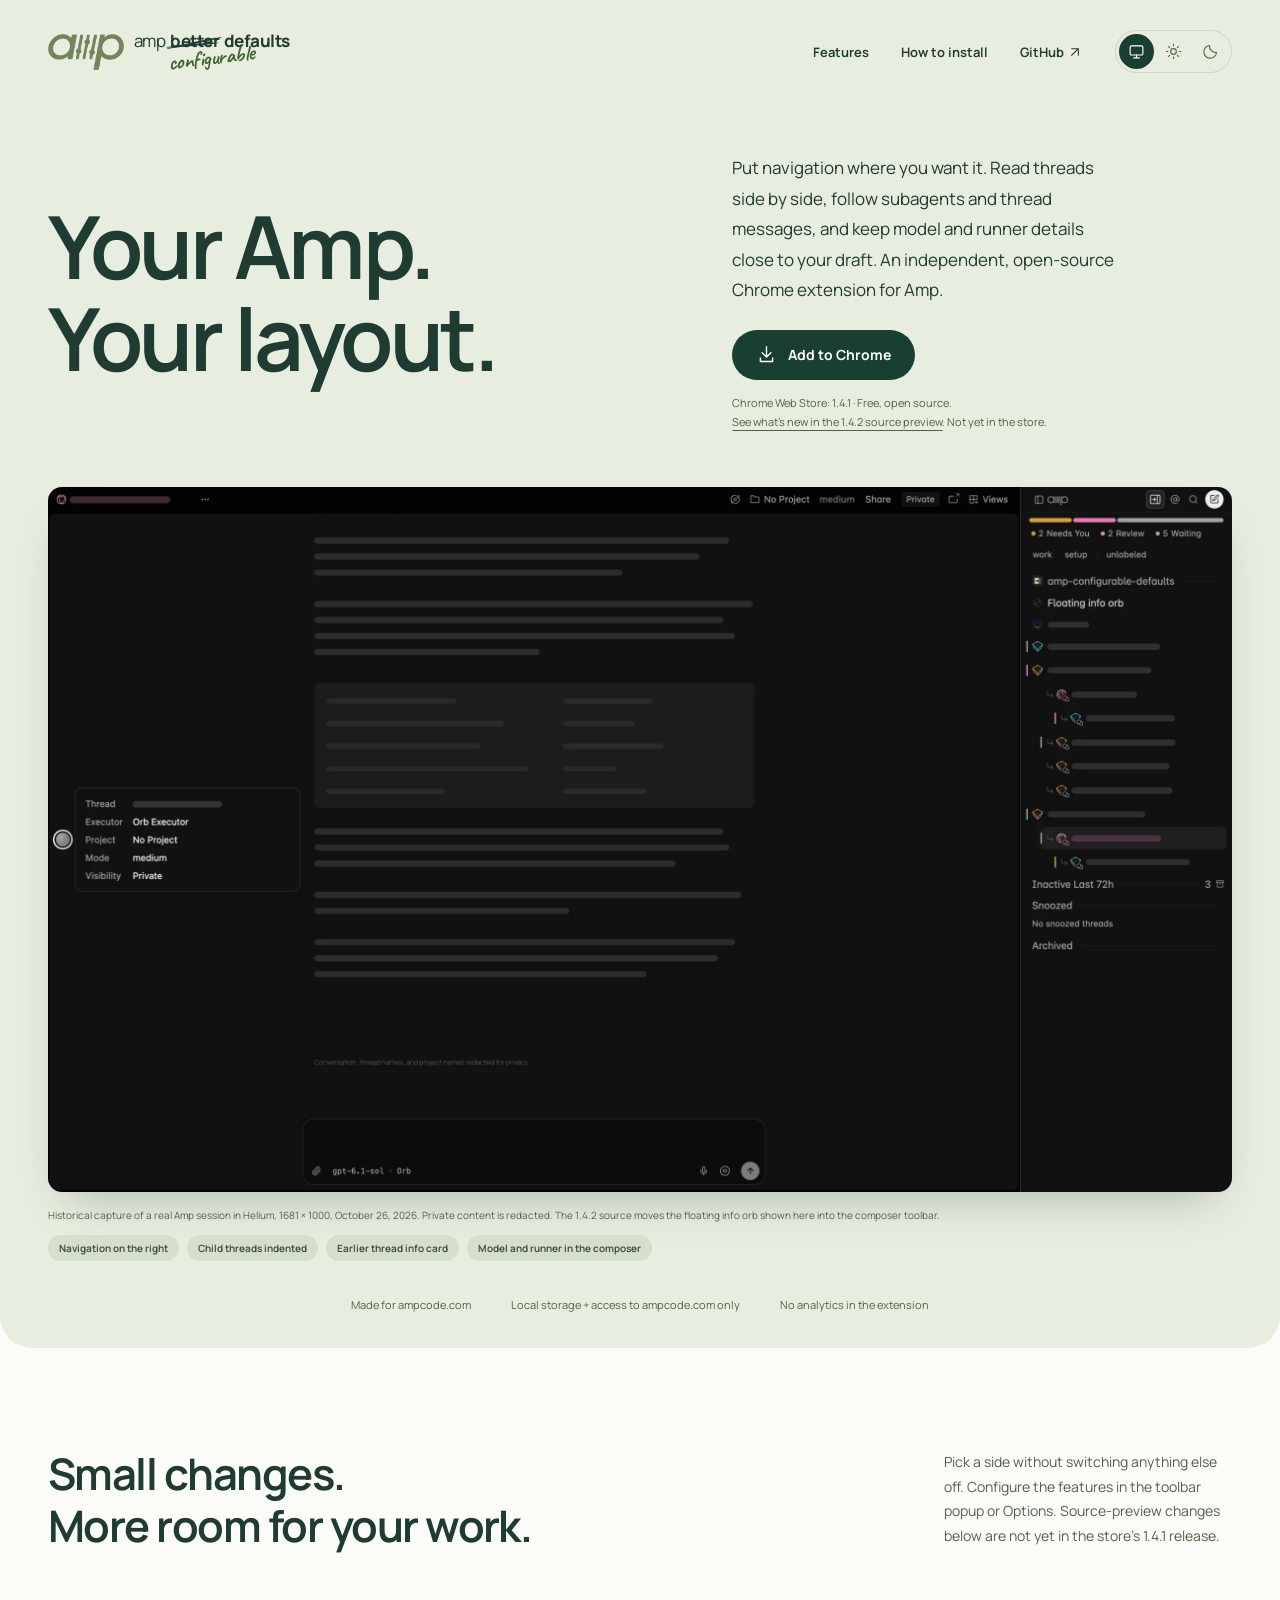
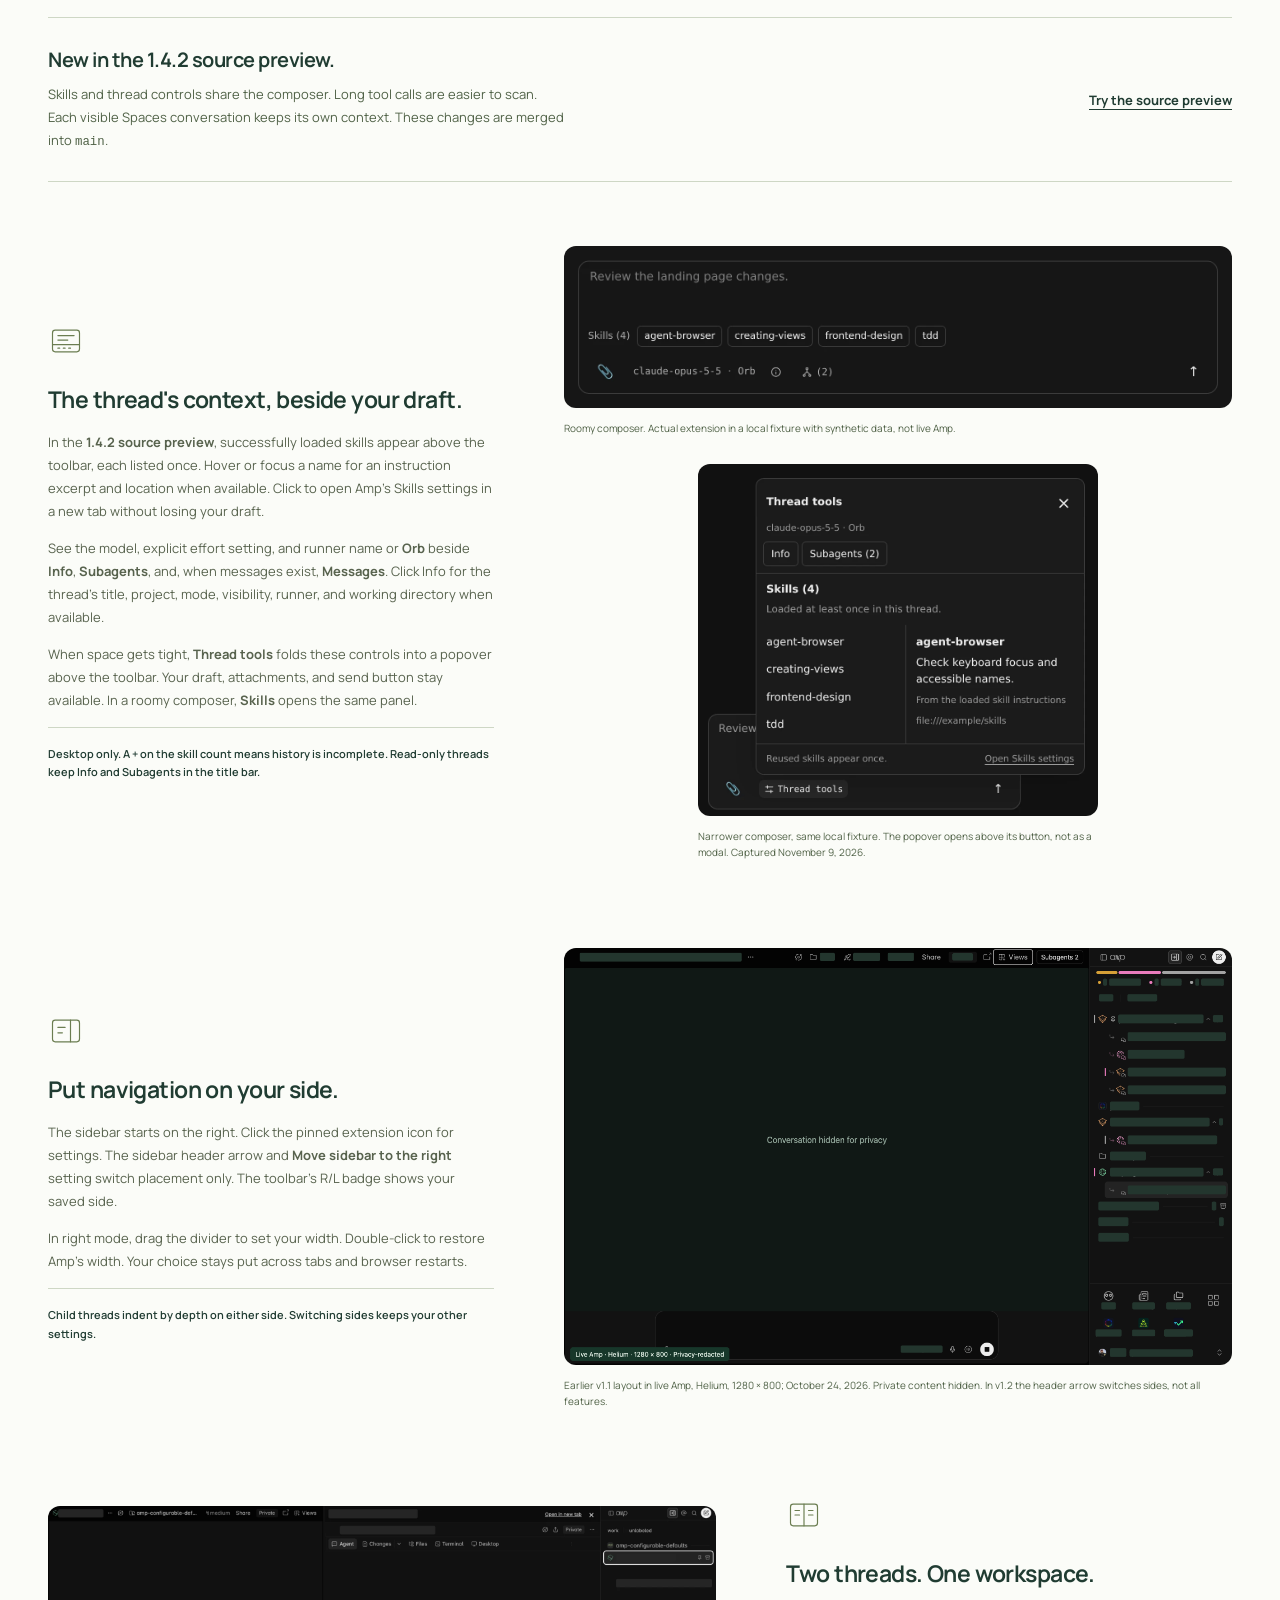
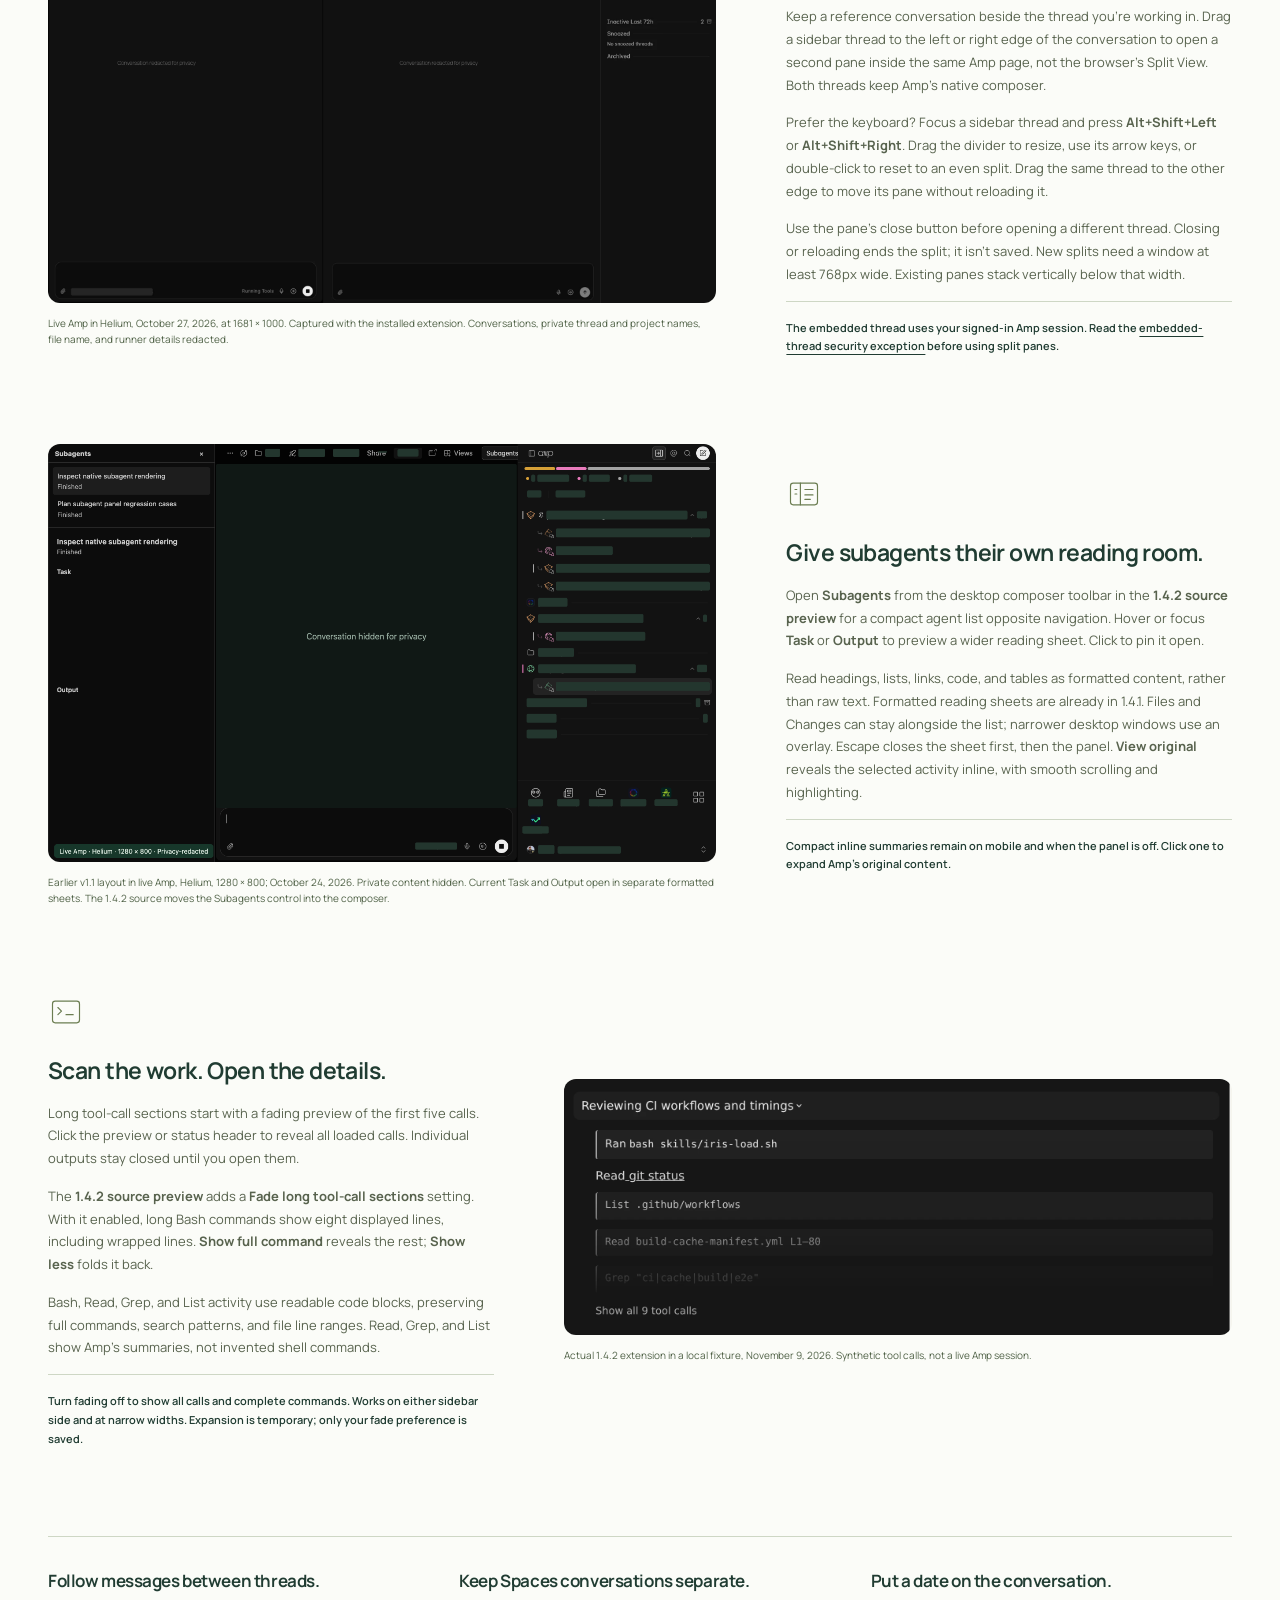
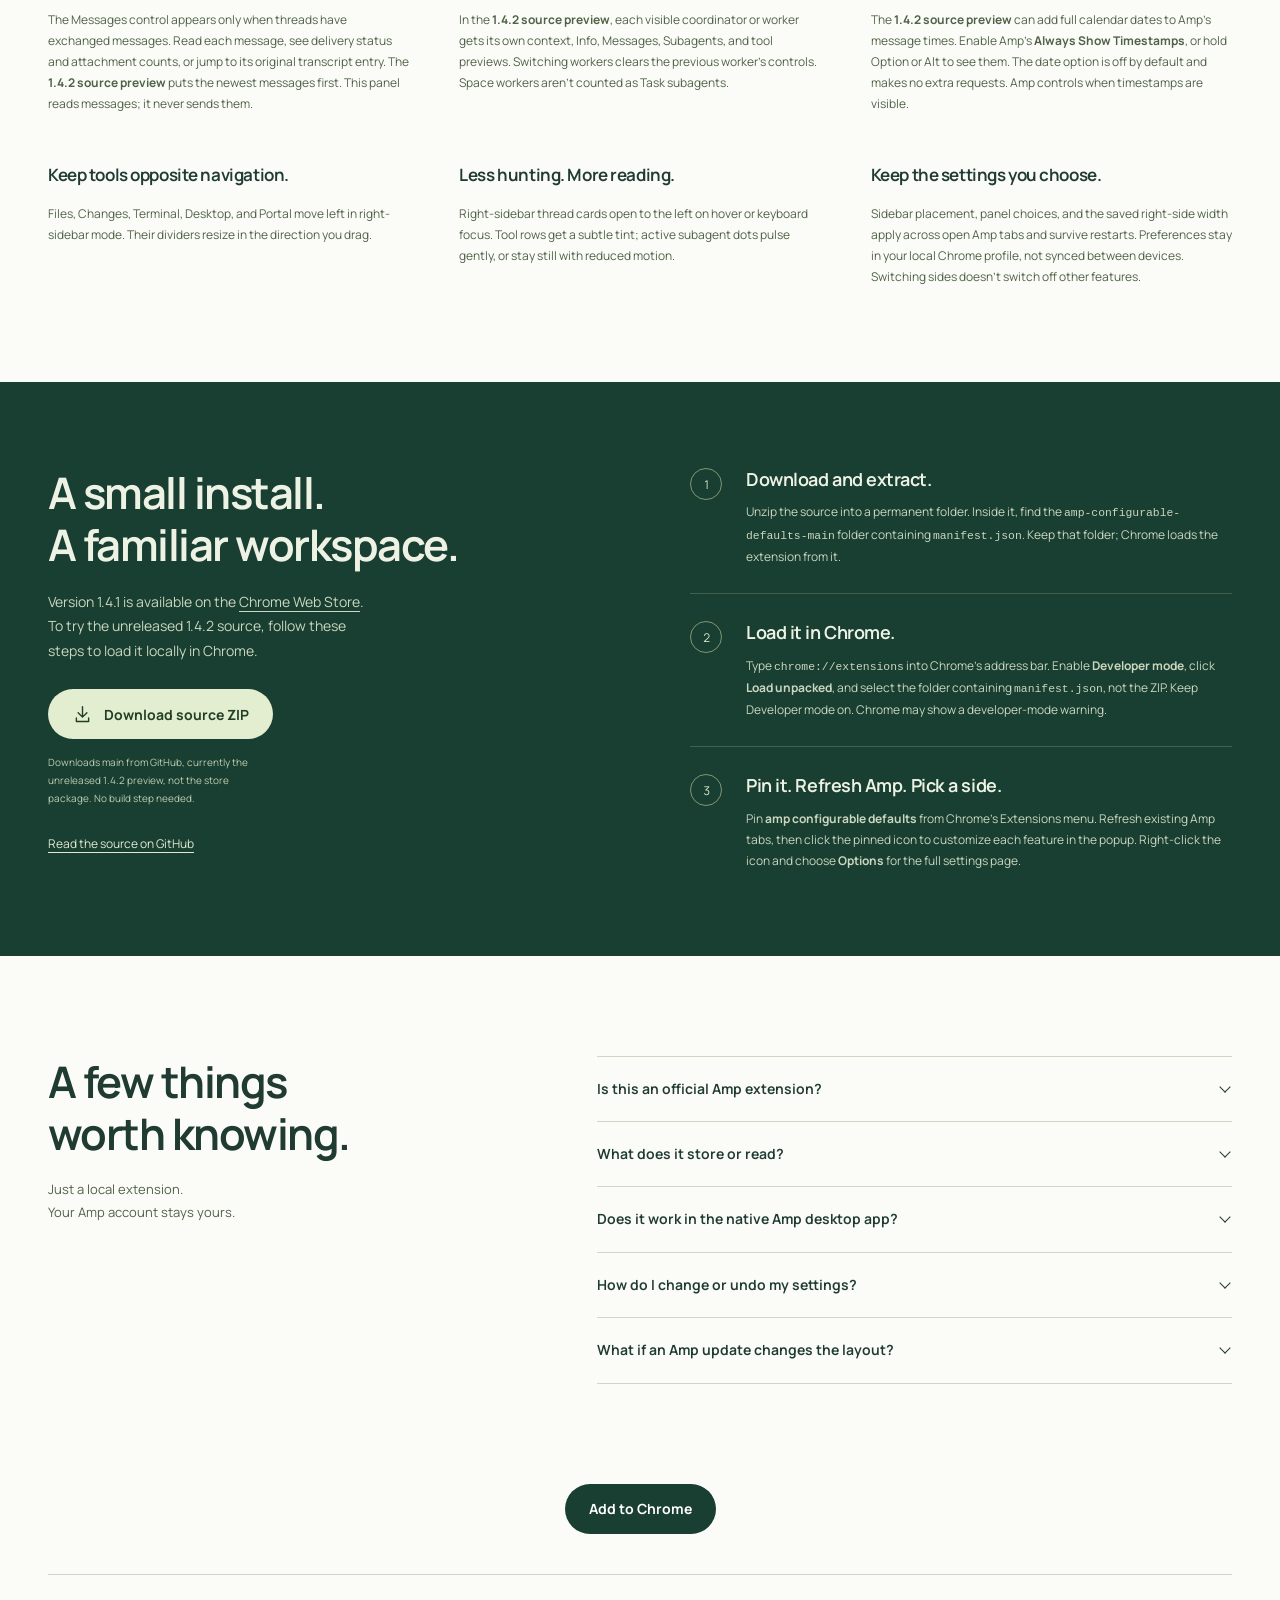
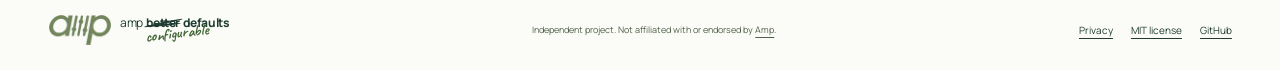
==== docs/index.html @ bf641fc8 "Open Thread tools as a popover above its button The Thread tools panel was an inline accordion insid" ====
<!doctype html>
<html lang="en">
  <head>
    <meta charset="utf-8" />
    <meta name="viewport" content="width=device-width, initial-scale=1" />
    <meta name="color-scheme" content="light dark" />
    <meta
      name="theme-color"
      content="#e7eddf"
      media="(prefers-color-scheme: light)"
    />
    <meta
      name="theme-color"
      content="#1b2a22"
      media="(prefers-color-scheme: dark)"
    />
    <script>
      try {
        const theme = localStorage.getItem("landing-theme");
        if (theme === "light" || theme === "dark") {
          document.documentElement.dataset.theme = theme;
          document
            .querySelectorAll('meta[name="theme-color"]')
            .forEach((meta) => {
              meta.content = theme === "dark" ? "#1b2a22" : "#e7eddf";
            });
        }
      } catch {
        // Storage can be unavailable; the system theme still works.
      }
    </script>
    <meta
      name="description"
      content="Make Amp's desktop web layout your own. Read two threads in split panes, move navigation to the right, give subagents a reading panel, and see each thread's model and runner. An independent, open-source Chrome extension."
    />
    <meta
      property="og:title"
      content="amp configurable defaults | Your Amp. Your layout."
    />
    <meta
      property="og:description"
      content="A small, open-source Chrome extension for a more personal Amp workspace. Available on the Chrome Web Store."
    />
    <meta property="og:type" content="website" />
    <meta name="twitter:card" content="summary" />
    <title>amp configurable defaults | Your Amp. Your layout.</title>
    <link rel="icon" href="assets/icon.png" type="image/png" />
    <link
      rel="preload"
      href="assets/manrope.ttf"
      as="font"
      type="font/ttf"
      crossorigin
    />
    <link rel="stylesheet" href="landing.css" />
    <script src="landing.js" defer></script>
  </head>
  <body>
    <a class="skip" href="#main">Skip to content</a>
    <div class="header-band">
      <header class="site-header wrap">
        <a class="brand" href="#" aria-label="amp configurable defaults home"
          ><img src="assets/logo.png" width="76" height="36" alt="" /><span
            class="brand-title"
            aria-hidden="true"
            >amp
            <span class="brand-edit"
              ><s>better</s
              ><span class="brand-correction">configurable</span></span
            >
            <strong>defaults</strong></span
          ></a
        >
        <nav aria-label="Main navigation">
          <a href="#features">Features</a>
          <a href="#install">How to install</a>
          <a
            class="nav-source"
            href="https://github.com/Tyru5/amp-configurable-defaults"
            >GitHub
            <svg viewBox="0 0 24 24" aria-hidden="true">
              <path d="M7 17 17 7M7 7h10v10" /></svg
          ></a>
          <fieldset class="theme-control" aria-label="Theme" hidden>
            <label>
              <input
                type="radio"
                name="theme"
                value="system"
                aria-label="System theme"
                checked
              />
              <svg viewBox="0 0 24 24" aria-hidden="true">
                <rect x="3" y="4" width="18" height="13" rx="2" />
                <path d="M8 21h8m-4-4v4" />
              </svg>
            </label>
            <label>
              <input
                type="radio"
                name="theme"
                value="light"
                aria-label="Light theme"
              />
              <svg viewBox="0 0 24 24" aria-hidden="true">
                <circle cx="12" cy="12" r="4" />
                <path
                  d="M12 2v2m0 16v2M2 12h2m16 0h2M5 5l1.5 1.5m11 11L19 19M5 19l1.5-1.5m11-11L19 5"
                />
              </svg>
            </label>
            <label>
              <input
                type="radio"
                name="theme"
                value="dark"
                aria-label="Dark theme"
              />
              <svg viewBox="0 0 24 24" aria-hidden="true">
                <path d="M20.5 13.4A9 9 0 0 1 10.6 3.5a9 9 0 1 0 9.9 9.9Z" />
              </svg>
            </label>
          </fieldset>
        </nav>
      </header>
    </div>
    <main id="main">
      <div class="opening">
        <section class="hero wrap" aria-labelledby="hero-title">
          <div class="hero-intro">
            <h1 id="hero-title">Your Amp.<br />Your layout.</h1>
            <div class="hero-copy">
              <p>
                Put navigation where you want it. Read threads side by side,
                follow subagents and thread messages, and keep model and runner
                details close to your draft. An independent, open-source Chrome
                extension for Amp.
              </p>
              <a
                class="button primary"
                href="https://chromewebstore.google.com/detail/amp-configurable-defaults/hpobhiphbifcjhplkegebmpiehkcpjod"
                ><svg viewBox="0 0 24 24" aria-hidden="true">
                  <path d="M12 3v12m-5-5 5 5 5-5M5 16v4h14v-4" /></svg
                >Add to Chrome</a
              >
              <p class="install-note">
                Chrome Web Store: 1.4.1 · Free, open source.<br />
                <a href="#source-preview">See what's new in the 1.4.2 source preview</a>.
                Not yet in the store.
              </p>
            </div>
          </div>
          <figure class="hero-shot">
            <img
              src="assets/hero-live.webp"
              alt="Live Amp session with the extension: navigation on the right with child threads indented beneath their parents, the thread info orb pinned open on the conversation's left edge, and the composer showing the model and Orb runner. Conversation text and thread names are redacted."
              width="2400"
              height="1428"
              fetchpriority="high"
            />
            <figcaption>
              <span
                >Historical capture of a real Amp session in Helium,
                1681 × 1000, October 26, 2026. Private content is redacted.
                The 1.4.2 source moves the floating info orb shown here into
                the composer toolbar.</span
              >
              <ul class="hero-points" aria-label="Shown in this capture">
                <li>Navigation on the right</li>
                <li>Child threads indented</li>
                <li>Earlier thread info card</li>
                <li>Model and runner in the composer</li>
              </ul>
            </figcaption>
          </figure>
          <div class="opening-footer">
            <span>Made for ampcode.com</span
            ><span>Local storage + access to ampcode.com only</span
            ><span>No analytics in the extension</span>
          </div>
        </section>
      </div>
      <section
        id="features"
        class="features wrap"
        aria-labelledby="features-title"
      >
        <div class="section-intro">
          <h2 id="features-title">
            Small changes.<br />More room for your work.
          </h2>
          <p>
            Pick a side without switching anything else off. Configure the
            features in the toolbar popup or Options. Source-preview changes
            below are not yet in the store's 1.4.1 release.
          </p>
        </div>
        <aside class="source-preview" id="source-preview" aria-labelledby="preview-title">
          <div>
            <h3 id="preview-title">New in the 1.4.2 source preview.</h3>
            <p>
              Skills and thread controls share the composer. Long tool calls
              are easier to scan. Each visible Spaces conversation keeps its
              own context. These changes are merged into <code>main</code>.
            </p>
          </div>
          <a href="#install">Try the source preview</a>
        </aside>
        <div class="feature-story" id="composer-tools">
          <div class="feature-copy">
            <svg class="feature-icon" viewBox="0 0 40 40" aria-hidden="true">
              <rect x="5" y="8" width="30" height="24" rx="3" />
              <path d="M5 24h30M11 28h2m4 0h2m4 0h2M11 14h18m-18 5h11" />
            </svg>
            <h3>The thread's context, beside your draft.</h3>
            <p>
              In the <strong>1.4.2 source preview</strong>, successfully loaded
              skills appear above the toolbar, each listed once. Hover or focus
              a name for an instruction excerpt and location when available. Click
              to open Amp's Skills settings in a new tab without losing your draft.
            </p>
            <p>
              See the model, explicit effort setting, and runner name or
              <strong>Orb</strong> beside <strong>Info</strong>,
              <strong>Subagents</strong>, and, when messages exist,
              <strong>Messages</strong>. Click Info for the thread's title,
              project, mode, visibility, runner, and working directory when available.
            </p>
            <p>
              When space gets tight, <strong>Thread tools</strong> folds these
              controls into a popover above the toolbar. Your draft,
              attachments, and send button stay available. In a roomy composer,
              <strong>Skills</strong> opens the same panel.
            </p>
            <div class="feature-detail">
              Desktop only. A + on the skill count means history is incomplete.
              Read-only threads keep Info and Subagents in the title bar.
            </div>
          </div>
          <div class="composer-captures">
            <figure>
              <img
                src="assets/composer-skills-fixture.webp"
                alt="Local fixture of the 1.4.2 composer with four loaded skills above the model, Orb label, Info, and Subagents controls."
                width="1504"
                height="365"
                loading="lazy"
              />
              <figcaption>Roomy composer. Actual extension in a local fixture with synthetic data, not live Amp.</figcaption>
            </figure>
            <figure class="compact-capture">
              <img
                src="assets/thread-tools-fixture.webp"
                alt="Local fixture of a crowded composer with the Thread tools popover open above its button, showing Info, Subagents (2), and Skills (4)."
                width="972"
                height="854"
                loading="lazy"
              />
              <figcaption>Narrower composer, same local fixture. The popover opens above its button, not as a modal. Captured November 9, 2026.</figcaption>
            </figure>
          </div>
        </div>
        <div class="feature-story">
          <div class="feature-copy">
            <svg class="feature-icon" viewBox="0 0 40 40" aria-hidden="true">
              <rect x="5" y="8" width="30" height="24" rx="3" />
              <path d="M25 8v24M11 16h8m-8 6h5" />
            </svg>
            <h3>Put navigation on your side.</h3>
            <p>
              The sidebar starts on the right. Click the pinned extension icon
              for settings. The sidebar header arrow and
              <strong>Move sidebar to the right</strong> setting switch
              placement only. The toolbar's R/L badge shows your saved side.
            </p>
            <p>
              In right mode, drag the divider to set your width. Double-click to
              restore Amp's width. Your choice stays put across tabs and browser
              restarts.
            </p>
            <div class="feature-detail">
              Child threads indent by depth on either side. Switching sides
              keeps your other settings.
            </div>
          </div>
          <figure>
            <img
              src="assets/right-sidebar.png"
              alt="Privacy-redacted live Amp capture of the earlier 1.1 layout, with navigation on the right and child threads indented beneath their parent."
              width="1280"
              height="800"
              loading="lazy"
            />
            <figcaption>
              Earlier v1.1 layout in live Amp, Helium, 1280 × 800; October 24,
              2026. Private content hidden. In v1.2 the header arrow switches
              sides, not all features.
            </figcaption>
          </figure>
        </div>
        <div class="feature-story reverse" id="split-panes">
          <div class="feature-copy">
            <svg class="feature-icon" viewBox="0 0 40 40" aria-hidden="true">
              <rect x="5" y="8" width="30" height="24" rx="3" />
              <path d="M20 8v24M10 15h5m-5 5h5m10-5h5m-5 5h5" />
            </svg>
            <h3>Two threads. One workspace.</h3>
            <p>
              Keep a reference conversation beside the thread you're working
              in. Drag a sidebar thread to the left or right edge of the
              conversation to open a second pane inside the same Amp page,
              not the browser's Split View. Both threads keep Amp's native composer.
            </p>
            <p>
              Prefer the keyboard? Focus a sidebar thread and press
              <strong>Alt+Shift+Left</strong> or <strong>Alt+Shift+Right</strong>.
              Drag the divider to resize, use its arrow keys, or double-click
              to reset to an even split. Drag the same thread to the other
              edge to move its pane without reloading it.
            </p>
            <p>
              Use the pane's close button before opening a different thread.
              Closing or reloading ends the split; it isn't saved. New splits
              need a window at least 768px wide. Existing panes stack vertically
              below that width.
            </p>
            <div class="feature-detail">
              The embedded thread uses your signed-in Amp session. Read the
              <a href="https://github.com/Tyru5/amp-configurable-defaults/blob/main/PRIVACY.md#embedded-thread-security-exception"
                >embedded-thread security exception</a
              > before using split panes.
            </div>
          </div>
          <figure>
            <img
              src="assets/thread-split.webp"
              alt="Real Amp in Helium with two thread panes side by side, a divider between them, a composer in each pane, and navigation on the right. Private content is redacted."
              width="2000"
              height="1190"
              loading="lazy"
            />
            <figcaption>
              Live Amp in Helium, October 27, 2026, at 1681 × 1000. Captured
              with the installed extension. Conversations, private thread and
              project names, file name, and runner details redacted.
            </figcaption>
          </figure>
        </div>
        <div class="feature-story reverse">
          <div class="feature-copy">
            <svg class="feature-icon" viewBox="0 0 40 40" aria-hidden="true">
              <rect x="5" y="8" width="30" height="24" rx="3" />
              <path d="M16 8v24m-6-17h2m-2 5h2m9-5h9m-9 6h9m-9 5h6" />
            </svg>
            <h3>Give subagents their own reading room.</h3>
            <p>
              Open <strong>Subagents</strong> from the desktop composer toolbar
              in the <strong>1.4.2 source preview</strong>
              for a compact agent list opposite navigation. Hover or focus
              <strong>Task</strong> or <strong>Output</strong> to preview a
              wider reading sheet. Click to pin it open.
            </p>
            <p>
              Read headings, lists, links, code, and tables as formatted content,
              rather than raw text. Formatted reading sheets are already in 1.4.1.
              Files and Changes can stay alongside the list; narrower desktop
              windows use an overlay. Escape closes the sheet first, then the
              panel.
              <strong>View original</strong> reveals the selected activity
              inline, with smooth scrolling and highlighting.
            </p>
            <div class="feature-detail">
              Compact inline summaries remain on mobile and when the panel is
              off. Click one to expand Amp's original content.
            </div>
          </div>
          <figure>
            <img
              src="assets/right-subagents.png"
              alt="Privacy-redacted live Amp capture of the earlier v1.1 layout, with two finished subagents in a left-side panel and navigation on the right."
              width="1280"
              height="800"
              loading="lazy"
            />
            <figcaption>
              Earlier v1.1 layout in live Amp, Helium, 1280 × 800; October 24,
              2026. Private content hidden. Current Task and Output open in
              separate formatted sheets. The 1.4.2 source moves the Subagents
              control into the composer.
            </figcaption>
          </figure>
        </div>
        <div class="feature-story" id="tool-previews">
          <div class="feature-copy">
            <svg class="feature-icon" viewBox="0 0 40 40" aria-hidden="true">
              <rect x="5" y="8" width="30" height="24" rx="3" />
              <path d="m11 15 4 4-4 4m9 0h8" />
            </svg>
            <h3>Scan the work. Open the details.</h3>
            <p>
              Long tool-call sections start with a fading preview of the first
              five calls. Click the preview or status header to reveal all
              loaded calls. Individual outputs stay closed until you open them.
            </p>
            <p>
              The <strong>1.4.2 source preview</strong> adds a
              <strong>Fade long tool-call sections</strong> setting. With it
              enabled, long Bash commands show eight displayed lines, including
              wrapped lines. <strong>Show full command</strong> reveals the
              rest; <strong>Show less</strong> folds it back.
            </p>
            <p>
              Bash, Read, Grep, and List activity use readable code blocks,
              preserving full commands, search patterns, and file line ranges.
              Read, Grep, and List show Amp's summaries, not invented shell commands.
            </p>
            <div class="feature-detail">
              Turn fading off to show all calls and complete commands.
              Works on either sidebar side and at narrow widths. Expansion is
              temporary; only your fade preference is saved.
            </div>
          </div>
          <figure>
            <img
              src="assets/tool-preview-fixture.webp"
              alt="Local fixture of a tool-call section with its first five Bash, Read, List, and Grep calls shown in fading code blocks."
              width="1696"
              height="651"
              loading="lazy"
            />
            <figcaption>
              Actual 1.4.2 extension in a local fixture, November 9, 2026.
              Synthetic tool calls, not a live Amp session.
            </figcaption>
          </figure>
        </div>
        <div class="more-features">
          <article id="thread-messages">
            <h3>Follow messages between threads.</h3>
            <p>
              The Messages control appears only when threads have exchanged
              messages. Read each message, see delivery status and attachment
              counts, or jump to its original transcript entry. The
              <strong>1.4.2 source preview</strong> puts the newest messages first.
              This panel reads messages; it never sends them.
            </p>
          </article>
          <article id="spaces">
            <h3>Keep Spaces conversations separate.</h3>
            <p>
              In the <strong>1.4.2 source preview</strong>, each visible
              coordinator or worker gets its own context, Info, Messages,
              Subagents, and tool previews. Switching workers clears the
              previous worker's controls. Space workers aren't counted as Task
              subagents.
            </p>
          </article>
          <article id="timestamp-dates">
            <h3>Put a date on the conversation.</h3>
            <p>
              The <strong>1.4.2 source preview</strong> can add full calendar
              dates to Amp's message times. Enable Amp's
              <strong>Always Show Timestamps</strong>, or hold Option or Alt
              to see them. The date option is off by default and makes no extra
              requests. Amp controls when timestamps are visible.
            </p>
          </article>
          <article>
            <h3>Keep tools opposite navigation.</h3>
            <p>
              Files, Changes, Terminal, Desktop, and Portal move left in
              right-sidebar mode. Their dividers resize in the direction you
              drag.
            </p>
          </article>
          <article>
            <h3>Less hunting. More reading.</h3>
            <p>
              Right-sidebar thread cards open to the left on hover or keyboard
              focus. Tool rows get a subtle tint; active subagent dots pulse
              gently, or stay still with reduced motion.
            </p>
          </article>
          <article>
            <h3>Keep the settings you choose.</h3>
            <p>
              Sidebar placement, panel choices, and the saved right-side width
              apply across open Amp tabs and survive restarts. Preferences stay
              in your local Chrome profile, not synced between devices.
              Switching sides doesn't switch off other features.
            </p>
          </article>
        </div>
      </section>
      <section
        id="install"
        class="installation"
        aria-labelledby="install-title"
      >
        <div class="wrap install-layout">
          <div class="install-intro">
            <h2 id="install-title">
              A small install.<br />A familiar workspace.
            </h2>
            <p>
              Version 1.4.1 is available on the
              <a href="https://chromewebstore.google.com/detail/amp-configurable-defaults/hpobhiphbifcjhplkegebmpiehkcpjod">Chrome Web Store</a>.
              To try the unreleased 1.4.2 source, follow these steps to load it
              locally in Chrome.
            </p>
            <a
              class="button light"
              href="https://github.com/Tyru5/amp-configurable-defaults/archive/refs/heads/main.zip"
              ><svg viewBox="0 0 24 24" aria-hidden="true">
                <path d="M12 3v12m-5-5 5 5 5-5M5 16v4h14v-4" /></svg
              >Download source ZIP</a
            >
            <p class="download-note">
              Downloads main from GitHub, currently the unreleased 1.4.2
              preview, not the store package. No build step needed.
            </p>
            <a
              class="text-link"
              href="https://github.com/Tyru5/amp-configurable-defaults"
              >Read the source on GitHub</a
            >
          </div>
          <ol class="install-steps">
            <li>
              <div>
                <h3>Download and extract.</h3>
                <p>
                  Unzip the source into a permanent folder. Inside it, find the
                  <code>amp-configurable-defaults-main</code> folder containing
                  <code>manifest.json</code>. Keep that folder; Chrome loads the
                  extension from it.
                </p>
              </div>
            </li>
            <li>
              <div>
                <h3>Load it in Chrome.</h3>
                <p>
                  Type <code>chrome://extensions</code> into Chrome's address
                  bar. Enable <strong>Developer mode</strong>, click
                  <strong>Load unpacked</strong>, and select the folder
                  containing <code>manifest.json</code>, not the ZIP. Keep
                  Developer mode on. Chrome may show a developer-mode warning.
                </p>
              </div>
            </li>
            <li>
              <div>
                <h3>Pin it. Refresh Amp. Pick a side.</h3>
                <p>
                  Pin <strong>amp configurable defaults</strong> from Chrome's
                  Extensions menu. Refresh existing Amp tabs, then click the
                  pinned icon to customize each feature in the popup.
                  Right-click the icon and choose <strong>Options</strong> for
                  the full settings page.
                </p>
              </div>
            </li>
          </ol>
        </div>
      </section>
      <section class="questions wrap" aria-labelledby="questions-title">
        <div>
          <h2 id="questions-title">A few things<br />worth knowing.</h2>
          <p>Just a local extension.<br />Your Amp account stays yours.</p>
        </div>
        <div class="faq-list">
          <details>
            <summary>Is this an official Amp extension?</summary>
            <p>
              No. This is an independent, MIT-licensed project. It is not
              affiliated with or endorsed by Amp. The Amp name identifies the
              service it works with.
            </p>
          </details>
          <details>
            <summary>What does it store or read?</summary>
            <p>
              The extension needs local storage and access to ampcode.com only.
              Chrome may describe that access as reading and changing site data.
              The 1.4.2 source uses thirteen local preferences, including the
              new skills and fading options. The store's 1.4.1 release uses
              eleven. Preferences aren't synced between devices. Subagent
              reading sheets use content Amp has already rendered; they don't
              fetch older history or save prompts and results.
            </p>
            <p>
              When the model label or Info is enabled, the extension requests
              the open thread's same-origin page data using your Amp session.
              Messages reads the returned page of incoming and outgoing messages,
              delivery results, and other thread titles. It checks on transcript
              changes, at most every five seconds while visible, and refreshes
              every five seconds while open. It does not send messages or fetch
              older message pages.
            </p>
            <p>
              The 1.4.2 skills feature also reads older and newer transcript
              pages to find successful skill loads and collapsed-turn summaries.
              It doesn't fetch skill files or run their instructions. These
              features keep thread data in memory, not persistent storage.
              The optional timestamp dates only read times Amp already renders.
            </p>
            <p>
              Drag-to-split loads a live
              Amp page with its normal network requests. A temporary, tab-scoped
              rule removes framing and Content Security Policy headers only for
              that embedded thread URL; this also relaxes script protections
              inside the frame. There are no analytics.
            </p>
            <a
              href="https://github.com/Tyru5/amp-configurable-defaults/blob/main/PRIVACY.md"
              >Read the full privacy policy</a
            >
          </details>
          <details>
            <summary>Does it work in the native Amp desktop app?</summary>
            <p>
              No. Use Amp in desktop Chrome or a Chrome-installed PWA. Chrome
              extensions cannot modify the separate native Amp app, and Chrome
              on mobile does not support extensions. Below 768px in a supported
              browser, navigation stays native and subagents use compact inline
              summaries rather than the desktop panel.
            </p>
          </details>
          <details>
            <summary>How do I change or undo my settings?</summary>
            <p>
              Click the extension's toolbar icon for the settings popup, or
              right-click it and choose Options. Choose individual features
              and sidebar placement. Switching sides does not disable other features, and
              turning off the panel keeps inline summaries. There is no master
              on/off switch. To remove all extension changes, disable or
              remove the extension in Chrome, then refresh open Amp tabs.
            </p>
          </details>
          <details>
            <summary>What if an Amp update changes the layout?</summary>
            <p>
              Amp's page structure isn't a public API. A site update may require
              an extension update. Disable the extension in Chrome and refresh
              Amp if something looks wrong, and report the issue on GitHub.
              Local installs do not auto-update: download and extract the new
              source ZIP, replacing the files in the existing folder Chrome
              loads. For a cloned install, run <code>git pull</code> in that
              folder instead. Click <strong>Reload</strong> in Chrome's
              extensions page, re-enable the extension if you disabled it, and
              refresh Amp. Keep the installed folder in place; deleting or
              moving it breaks the install.
            </p>
            <a href="https://github.com/Tyru5/amp-configurable-defaults/issues"
              >Report a compatibility issue</a
            >
          </details>
        </div>
      </section>
      <div class="closing wrap">
        <a
          class="button primary"
          href="https://chromewebstore.google.com/detail/amp-configurable-defaults/hpobhiphbifcjhplkegebmpiehkcpjod"
          >Add to Chrome</a
        >
      </div>
    </main>
    <footer class="site-footer wrap">
      <a class="brand" href="#" aria-label="amp configurable defaults home"
        ><img src="assets/logo.png" width="64" height="30" alt="" /><span
          class="brand-title"
          aria-hidden="true"
          >amp
          <span class="brand-edit"
            ><s>better</s
            ><span class="brand-correction">configurable</span></span
          >
          <strong>defaults</strong></span
        ></a
      >
      <p>Independent project. Not affiliated with or endorsed by <a href="https://ampcode.com/">Amp</a>.</p>
      <div>
        <a
          href="https://github.com/Tyru5/amp-configurable-defaults/blob/main/PRIVACY.md"
          >Privacy</a
        ><a
          href="https://github.com/Tyru5/amp-configurable-defaults/blob/main/LICENSE"
          >MIT license</a
        ><a href="https://github.com/Tyru5/amp-configurable-defaults">GitHub</a>
      </div>
    </footer>
  </body>
</html>
---- docs/landing.css ----
@font-face {
  font-family: Manrope;
  src: url("assets/manrope.ttf") format("truetype");
  font-weight: 200 800;
  font-display: swap;
}
@font-face {
  font-family: Caveat;
  src: url("assets/caveat.ttf") format("truetype");
  font-weight: 400 700;
  font-display: swap;
}
:root {
  --forest: #193e32;
  --ink: light-dark(#203c32, #e4eadc);
  --muted: light-dark(#506247, #a8b8a3);
  --sage: light-dark(#e7eddf, #1b2a22);
  --line: light-dark(#ced7c5, #39483c);
  --paper: light-dark(#fbfcf8, #111b17);
  --olive: #c2cfaa;
  color-scheme: light;
  font-family: Manrope, sans-serif;
  color: var(--ink);
  background: var(--paper);
  font-synthesis: none;
  scroll-behavior: smooth;
  scroll-padding-top: 30px;
}
* {
  box-sizing: border-box;
}
body {
  margin: 0;
}
::selection {
  background: light-dark(var(--forest), var(--olive));
  color: light-dark(white, var(--paper));
}
a {
  color: inherit;
  text-underline-offset: 4px;
}
a:hover {
  text-decoration-thickness: 2px;
}
button,
a {
  -webkit-tap-highlight-color: transparent;
}
button {
  font: inherit;
}
:focus-visible {
  outline: 3px solid light-dark(#718149, var(--olive));
  outline-offset: 5px;
}
svg {
  width: 21px;
  height: 21px;
  fill: none;
  stroke: currentColor;
  stroke-width: 1.6;
  stroke-linecap: round;
  stroke-linejoin: round;
  flex: 0 0 auto;
}
p {
  line-height: 1.75;
}
h1,
h2,
h3,
p {
  margin-top: 0;
}
h1,
h2,
h3 {
  text-wrap: balance;
}
.wrap {
  width: min(1184px, calc(100% - 96px));
  margin-inline: auto;
}
.skip {
  position: absolute;
  top: -80px;
  left: 24px;
  z-index: 5;
  padding: 12px 20px;
  background: light-dark(white, var(--sage));
}
.skip:focus {
  top: 12px;
}
.header-band {
  background: var(--sage);
}
.opening {
  background: var(--sage);
  border-radius: 0 0 32px 32px;
}
.site-header {
  display: flex;
  align-items: center;
  justify-content: space-between;
  gap: 24px;
  padding-block: 30px;
}
.brand {
  display: inline-flex;
  align-items: center;
  gap: 10px;
  text-decoration: none;
  white-space: nowrap;
  font-size: 17px;
  letter-spacing: -0.03em;
}
.brand img {
  object-fit: contain;
  filter: brightness(var(--logo-brightness, 1));
}
.brand strong {
  font-weight: 750;
}
.brand-title {
  display: inline-flex;
  align-items: baseline;
  gap: 0.28em;
  padding-bottom: 1.25em;
  line-height: 1.25;
}
.brand-edit {
  position: relative;
  font-weight: 750;
}
.brand-edit s {
  text-decoration: none;
}
.brand-edit::before,
.brand-edit::after {
  content: "";
  position: absolute;
  height: 2px;
  width: 116%;
  left: -8%;
  top: 53%;
  border-radius: 50%;
  background: currentColor;
  transform: rotate(-12deg);
}
.brand-edit::after {
  top: 65%;
  width: 108%;
  transform: rotate(-5deg);
}
.brand-correction {
  position: absolute;
  top: 100%;
  left: -0.1em;
  color: light-dark(#3f6332, var(--olive));
  font-family: Caveat, cursive;
  font-size: 1.3em;
  font-weight: 650;
  letter-spacing: -0.02em;
  line-height: 1;
  transform: rotate(-7deg);
  transform-origin: left center;
}
nav {
  display: flex;
  flex-wrap: wrap;
  justify-content: flex-end;
  gap: 12px 32px;
  align-items: center;
  font-size: 13px;
  font-weight: 650;
}
nav a {
  text-decoration: none;
  padding-block: 8px;
}
nav a:hover {
  text-decoration: underline;
}
.nav-source {
  display: inline-flex;
  align-items: center;
  gap: 3px;
}
.nav-source svg {
  width: 16px;
  height: 16px;
}
.theme-control:not([hidden]) {
  display: flex;
  flex-shrink: 0;
  gap: 2px;
}
.theme-control {
  margin: 0;
  padding: 3px;
  border: 1px solid var(--line);
  border-radius: 24px;
}
.theme-control label {
  position: relative;
  display: flex;
  align-items: center;
  padding: 9px;
}
.theme-control input {
  appearance: none;
  position: absolute;
  inset: 0;
  width: 100%;
  height: 100%;
  margin: 0;
  border: 0;
  border-radius: 20px;
  background: transparent;
  cursor: pointer;
}
.theme-control input:hover {
  background: light-dark(#d5dfcb, #354734);
}
.theme-control input:checked {
  background: light-dark(var(--forest), var(--olive));
}
.theme-control input:focus-visible {
  outline-offset: 2px;
}
.theme-control svg {
  position: relative;
  pointer-events: none;
  color: var(--muted);
}
.theme-control svg {
  width: 17px;
  height: 17px;
}
.theme-control input:checked ~ svg {
  color: light-dark(white, #17251b);
}
.hero {
  padding-top: 50px;
}
.hero-intro {
  display: grid;
  grid-template-columns: 1.2fr 1fr;
  gap: 85px;
  align-items: center;
  margin-bottom: 56px;
}
h1 {
  font-size: clamp(60px, 6.8vw, 94px);
  line-height: 1.06;
  letter-spacing: -0.04em;
  font-weight: 650;
  margin-bottom: 0;
}
.hero-copy > p:first-child {
  font-size: 17px;
  line-height: 1.8;
  max-width: 39ch;
  margin-bottom: 24px;
}
.button {
  display: inline-flex;
  align-items: center;
  justify-content: center;
  gap: 11px;
  min-height: 50px;
  border-radius: 30px;
  padding: 14px 24px;
  text-decoration: none;
  font-size: 14px;
  font-weight: 700;
  transition:
    background-color 160ms,
    color 160ms;
}
.primary {
  color: light-dark(#fff, #17251b);
  background: light-dark(var(--forest), var(--olive));
}
.primary:hover {
  background: light-dark(#2e5541, #d5dfc3);
}
.install-note {
  font-size: 11px;
  line-height: 1.75;
  color: var(--muted);
  margin: 13px 0 0;
}
.hero-shot img {
  border-radius: 14px;
  outline: 1px solid light-dark(transparent, var(--line));
  box-shadow: 0 22px 45px -22px light-dark(#263a3559, transparent);
}
.hero-shot figcaption {
  display: flex;
  flex-direction: column;
  gap: 12px;
  margin-top: 15px;
}
.hero-points {
  display: flex;
  flex-wrap: wrap;
  gap: 8px;
  list-style: none;
  margin: 0;
  padding: 0;
}
.hero-points li {
  font-weight: 650;
  color: light-dark(#3d5135, var(--ink));
  background: light-dark(#d5dfcb, #2b3a2e);
  border-radius: 20px;
  padding: 5px 11px;
  white-space: nowrap;
}
.opening-footer {
  display: flex;
  justify-content: center;
  gap: 40px;
  font-size: 11px;
  color: var(--muted);
  padding-block: 36px;
}
.features {
  padding-top: 100px;
  padding-bottom: 95px;
}
.section-intro {
  display: flex;
  align-items: flex-end;
  justify-content: space-between;
  gap: 60px;
  margin-bottom: 65px;
}
h2 {
  font-size: clamp(32px, 3.4vw, 46px);
  line-height: 1.2;
  letter-spacing: -0.035em;
  font-weight: 650;
  margin-bottom: 18px;
}
.section-intro h2 {
  margin-bottom: 0;
}
.section-intro > p {
  font-size: 14px;
  max-width: 32ch;
  color: var(--muted);
  margin-bottom: 4px;
}
.source-preview {
  display: flex;
  align-items: center;
  justify-content: space-between;
  gap: 24px 48px;
  flex-wrap: wrap;
  padding-block: 28px;
  margin-bottom: 64px;
  border-block: 1px solid var(--line);
}
.source-preview h3 {
  font-size: 20px;
  margin-bottom: 10px;
}
.source-preview p {
  max-width: 65ch;
  font-size: 13px;
  color: var(--muted);
  margin-bottom: 0;
}
.source-preview > a {
  font-size: 13px;
  font-weight: 700;
}
.composer-captures {
  display: grid;
  gap: 28px;
  min-width: 0;
}
.compact-capture {
  width: min(100%, 400px);
  margin-inline: auto;
}
.feature-story {
  display: grid;
  grid-template-columns: 0.8fr 1.2fr;
  gap: 70px;
  align-items: center;
  margin-bottom: 88px;
}
.feature-icon {
  width: 36px;
  height: 36px;
  stroke-width: 1.3;
  margin-bottom: 20px;
  color: light-dark(#6b7d51, var(--olive));
}
h3 {
  font-size: 23px;
  line-height: 1.35;
  letter-spacing: -0.025em;
  font-weight: 650;
  margin-bottom: 16px;
}
.feature-copy p {
  font-size: 13px;
  color: light-dark(#58634e, var(--muted));
  margin-bottom: 15px;
}
.feature-detail {
  font-size: 11px;
  font-weight: 600;
  line-height: 1.7;
  padding-top: 17px;
  border-top: 1px solid var(--line);
}
figure {
  margin: 0;
  min-width: 0;
}
figure img {
  width: 100%;
  height: auto;
  display: block;
  border-radius: 12px;
}
figcaption {
  font-size: 10px;
  line-height: 1.6;
  color: var(--muted);
  margin-top: 12px;
}
.reverse {
  grid-template-columns: 1.2fr 0.8fr;
}
.reverse .feature-copy {
  grid-column: 2;
  grid-row: 1;
}
.reverse figure {
  grid-column: 1;
  grid-row: 1;
}
.more-features {
  display: grid;
  grid-template-columns: repeat(3, 1fr);
  gap: 50px;
  border-top: 1px solid var(--line);
  padding-top: 33px;
}
.more-features h3 {
  font-size: 17px;
}
.more-features p {
  font-size: 12px;
  color: var(--muted);
  margin-bottom: 0;
}
.installation {
  background: var(--forest);
  color: #edf2e4;
  padding-block: 85px;
}
.installation :focus-visible {
  outline-color: #e3edcf;
}
.install-layout {
  display: grid;
  grid-template-columns: 1fr 1fr;
  gap: 100px;
}
.install-intro > p {
  max-width: 36ch;
  color: #cad7be;
  font-size: 14px;
}
.light {
  background: #e3edcf;
  color: #213e26;
  margin-top: 12px;
}
.light:hover {
  background: #fff;
}
.install-intro .download-note {
  font-size: 10px;
  line-height: 1.8;
  margin-top: 14px;
  color: #bdcdb0;
}
.text-link {
  display: inline-block;
  font-size: 12px;
  margin-top: 18px;
  color: #e1ebd4;
}
.install-steps {
  list-style: none;
  counter-reset: steps;
  padding: 0;
  margin: 0;
}
.install-steps li {
  display: flex;
  gap: 24px;
  counter-increment: steps;
  padding-bottom: 26px;
  margin-bottom: 26px;
  border-bottom: 1px solid #42604b;
}
.install-steps li:last-child {
  margin: 0;
  padding: 0;
  border: 0;
}
.install-steps li::before {
  content: counter(steps);
  width: 30px;
  height: 30px;
  display: grid;
  place-items: center;
  flex: 0 0 auto;
  border: 1px solid #819773;
  color: #d6e3c6;
  border-radius: 50%;
  font-size: 12px;
  margin-top: 1px;
  font-variant-numeric: tabular-nums;
}
.install-steps h3 {
  font-size: 18px;
  margin-bottom: 10px;
}
.install-steps p {
  font-size: 12px;
  color: #cad7be;
  margin-bottom: 0;
}
code {
  font:
    0.95em/1.7 ui-monospace,
    monospace;
  overflow-wrap: anywhere;
}
.questions {
  display: grid;
  grid-template-columns: 0.85fr 1.15fr;
  gap: 80px;
  padding-block: 100px;
}
.questions > div > p {
  font-size: 13px;
  color: var(--muted);
}
details {
  border-bottom: 1px solid var(--line);
  padding-block: 21px;
}
details:first-child {
  border-top: 1px solid var(--line);
}
summary {
  display: flex;
  justify-content: space-between;
  gap: 20px;
  list-style: none;
  cursor: pointer;
  font-size: 14px;
  font-weight: 650;
  line-height: 1.6;
}
summary::-webkit-details-marker {
  display: none;
}
summary::after {
  content: "";
  flex: 0 0 auto;
  width: 7px;
  height: 7px;
  border-right: 1.5px solid currentColor;
  border-bottom: 1.5px solid currentColor;
  transform: rotate(45deg);
  margin: 5px 3px 0 0;
}
details[open] summary::after {
  transform: rotate(225deg);
  margin-top: 9px;
}
details p {
  font-size: 12px;
  color: var(--muted);
  margin: 16px 22px 8px 0;
}
details a {
  font-size: 12px;
}
.closing {
  display: flex;
  justify-content: center;
  padding-bottom: 40px;
  border-bottom: 1px solid var(--line);
}
.site-footer {
  padding-block: 40px 30px;
  display: flex;
  align-items: center;
  justify-content: space-between;
  gap: 24px;
}
.site-footer .brand {
  font-size: 12px;
  gap: 8px;
}
.site-footer p {
  font-size: 9px;
  color: var(--muted);
  margin: 0;
}
.site-footer > div {
  display: flex;
  gap: 18px;
  font-size: 10px;
}
@media (max-width: 1000px) {
  .wrap {
    width: calc(100% - 64px);
  }
  .hero-intro {
    gap: 35px;
  }
  .hero-copy > p:first-child {
    font-size: 15px;
  }
  .feature-story {
    gap: 35px;
  }
  .feature-copy p {
    font-size: 12px;
  }
  .feature-story h3 {
    font-size: 21px;
  }
  .install-layout {
    gap: 50px;
  }
  .site-footer {
    flex-wrap: wrap;
  }
}
@media (max-width: 700px) {
  .wrap {
    width: calc(100% - 40px);
  }
  .site-header {
    padding-block: 20px;
    gap: 15px;
    flex-wrap: wrap;
  }
  .brand {
    font-size: 13px;
    gap: 7px;
  }
  .brand img {
    width: 64px;
    height: 30px;
  }
  nav {
    justify-content: flex-start;
    gap: 16px;
    font-size: 11px;
  }
  nav .nav-source {
    display: none;
  }
  .hero {
    padding-top: 32px;
  }
  .hero-intro {
    grid-template-columns: 1fr;
    gap: 24px;
    margin-bottom: 35px;
  }
  h1 {
    font-size: clamp(52px, 12vw, 76px);
  }
  .hero-copy > p:first-child {
    max-width: 43ch;
    font-size: 14px;
    margin-bottom: 20px;
  }
  .install-note {
    font-size: 10px;
  }
  .opening-footer {
    flex-wrap: wrap;
    justify-content: flex-start;
    gap: 9px 20px;
    padding-block: 25px;
    font-size: 9px;
  }
  .opening {
    border-radius: 0 0 20px 20px;
  }
  .features {
    padding-block: 60px;
  }
  .section-intro {
    display: block;
    margin-bottom: 40px;
  }
  h2 {
    font-size: 33px;
  }
  .section-intro > p {
    max-width: 37ch;
    margin-top: 18px;
    font-size: 13px;
  }
  .feature-story,
  .reverse {
    grid-template-columns: 1fr;
    gap: 24px;
    margin-bottom: 48px;
  }
  .reverse .feature-copy,
  .reverse figure {
    grid-column: auto;
    grid-row: auto;
  }
  .feature-icon {
    width: 32px;
    height: 32px;
    margin-bottom: 13px;
  }
  .feature-copy p {
    font-size: 13px;
  }
  .feature-detail {
    font-size: 11px;
  }
  .more-features {
    grid-template-columns: 1fr;
    gap: 28px;
    padding-top: 28px;
  }
  .more-features h3 {
    margin-bottom: 9px;
  }
  .more-features p {
    font-size: 13px;
  }
  .installation {
    padding-block: 52px;
  }
  .install-layout {
    grid-template-columns: 1fr;
    gap: 44px;
  }
  .install-intro > p {
    font-size: 13px;
  }
  .install-steps li {
    gap: 17px;
  }
  .install-steps p {
    font-size: 13px;
  }
  .questions {
    grid-template-columns: 1fr;
    gap: 24px;
    padding-block: 60px;
  }
  .questions > div > p br {
    display: none;
  }
  summary {
    font-size: 13px;
  }
  details p {
    font-size: 13px;
  }
  .closing {
    padding-bottom: 28px;
  }
  .site-footer {
    align-items: flex-start;
    flex-direction: column;
    gap: 17px;
    padding-block: 28px;
  }
  .site-footer p {
    font-size: 10px;
  }
  .site-footer > div {
    font-size: 12px;
  }
}
@media (prefers-color-scheme: dark) {
  :root {
    color-scheme: dark;
    --logo-brightness: 1.4;
  }
}
:root[data-theme="light"] {
  color-scheme: light;
  --logo-brightness: 1;
}
:root[data-theme="dark"] {
  color-scheme: dark;
  --logo-brightness: 1.4;
}
@media (prefers-reduced-motion: reduce) {
  :root {
    scroll-behavior: auto;
  }
  *,
  *::before,
  *::after {
    transition: none !important;
  }
}
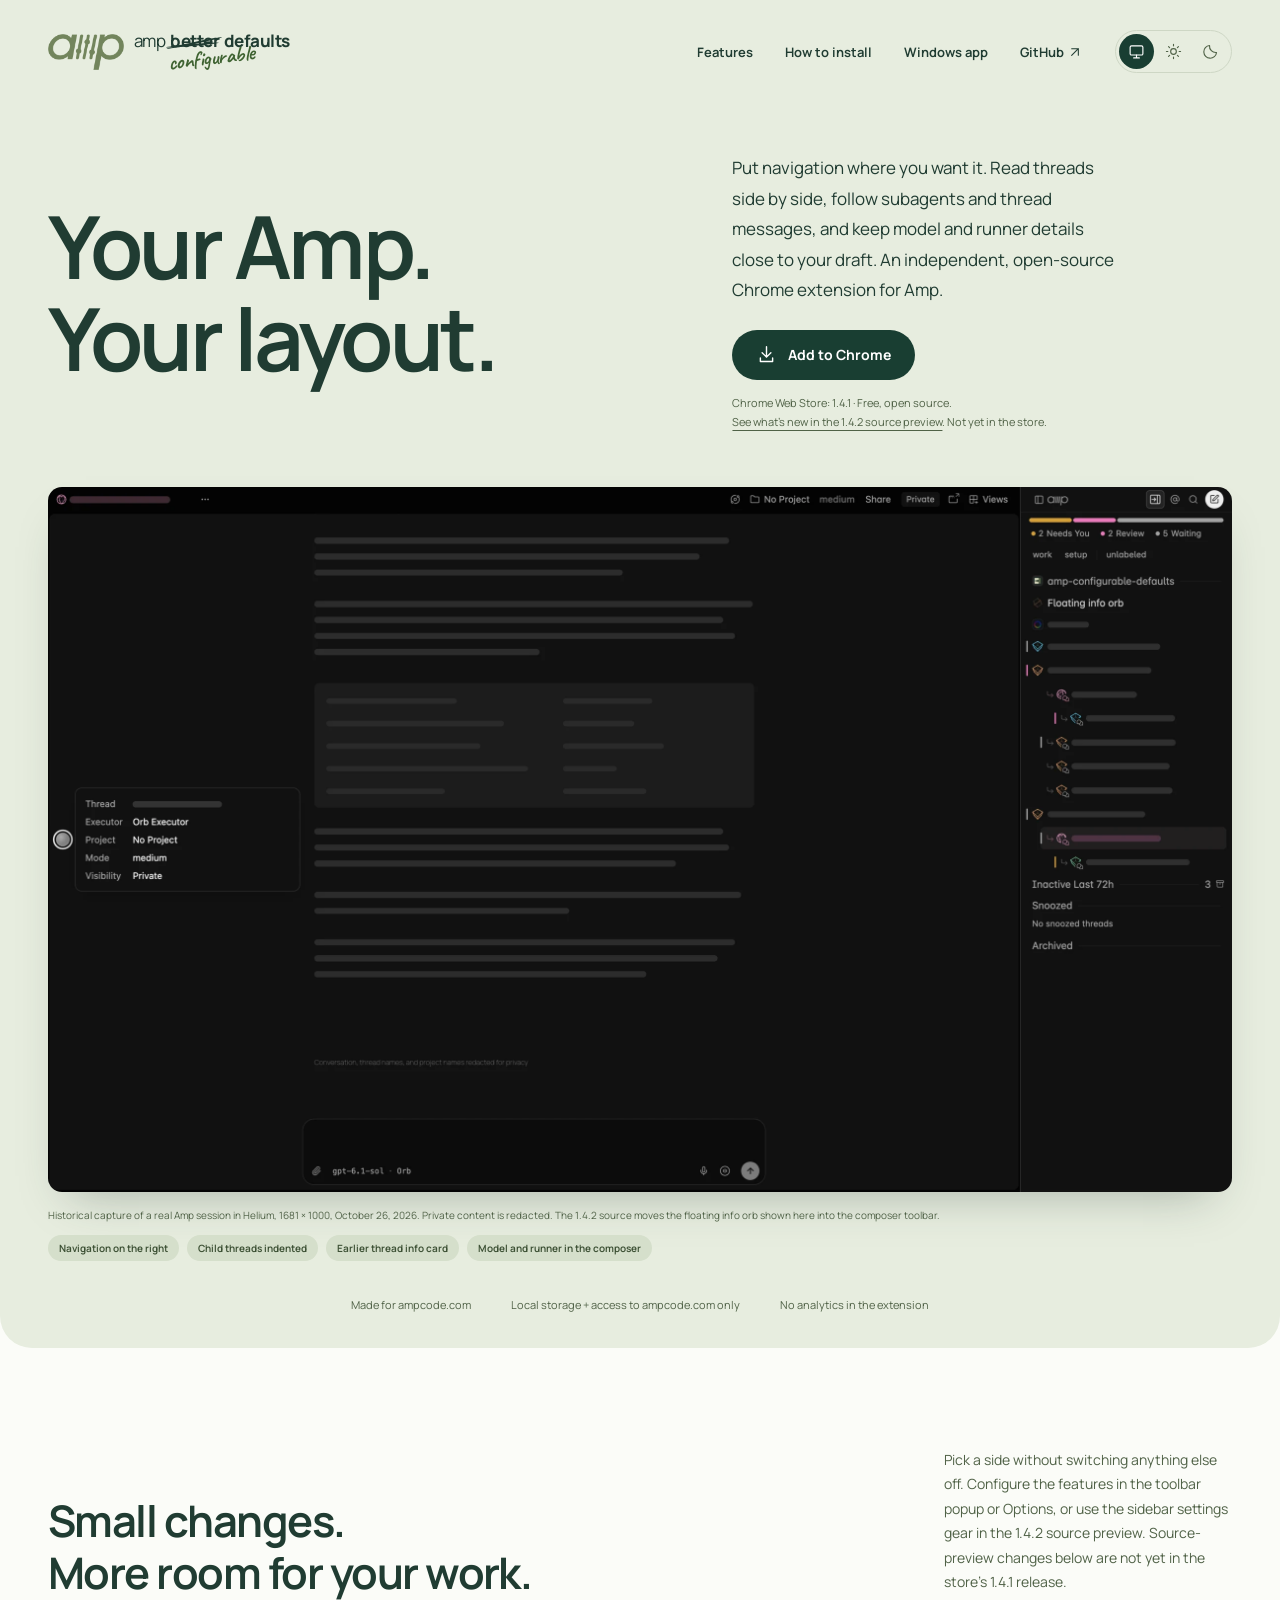
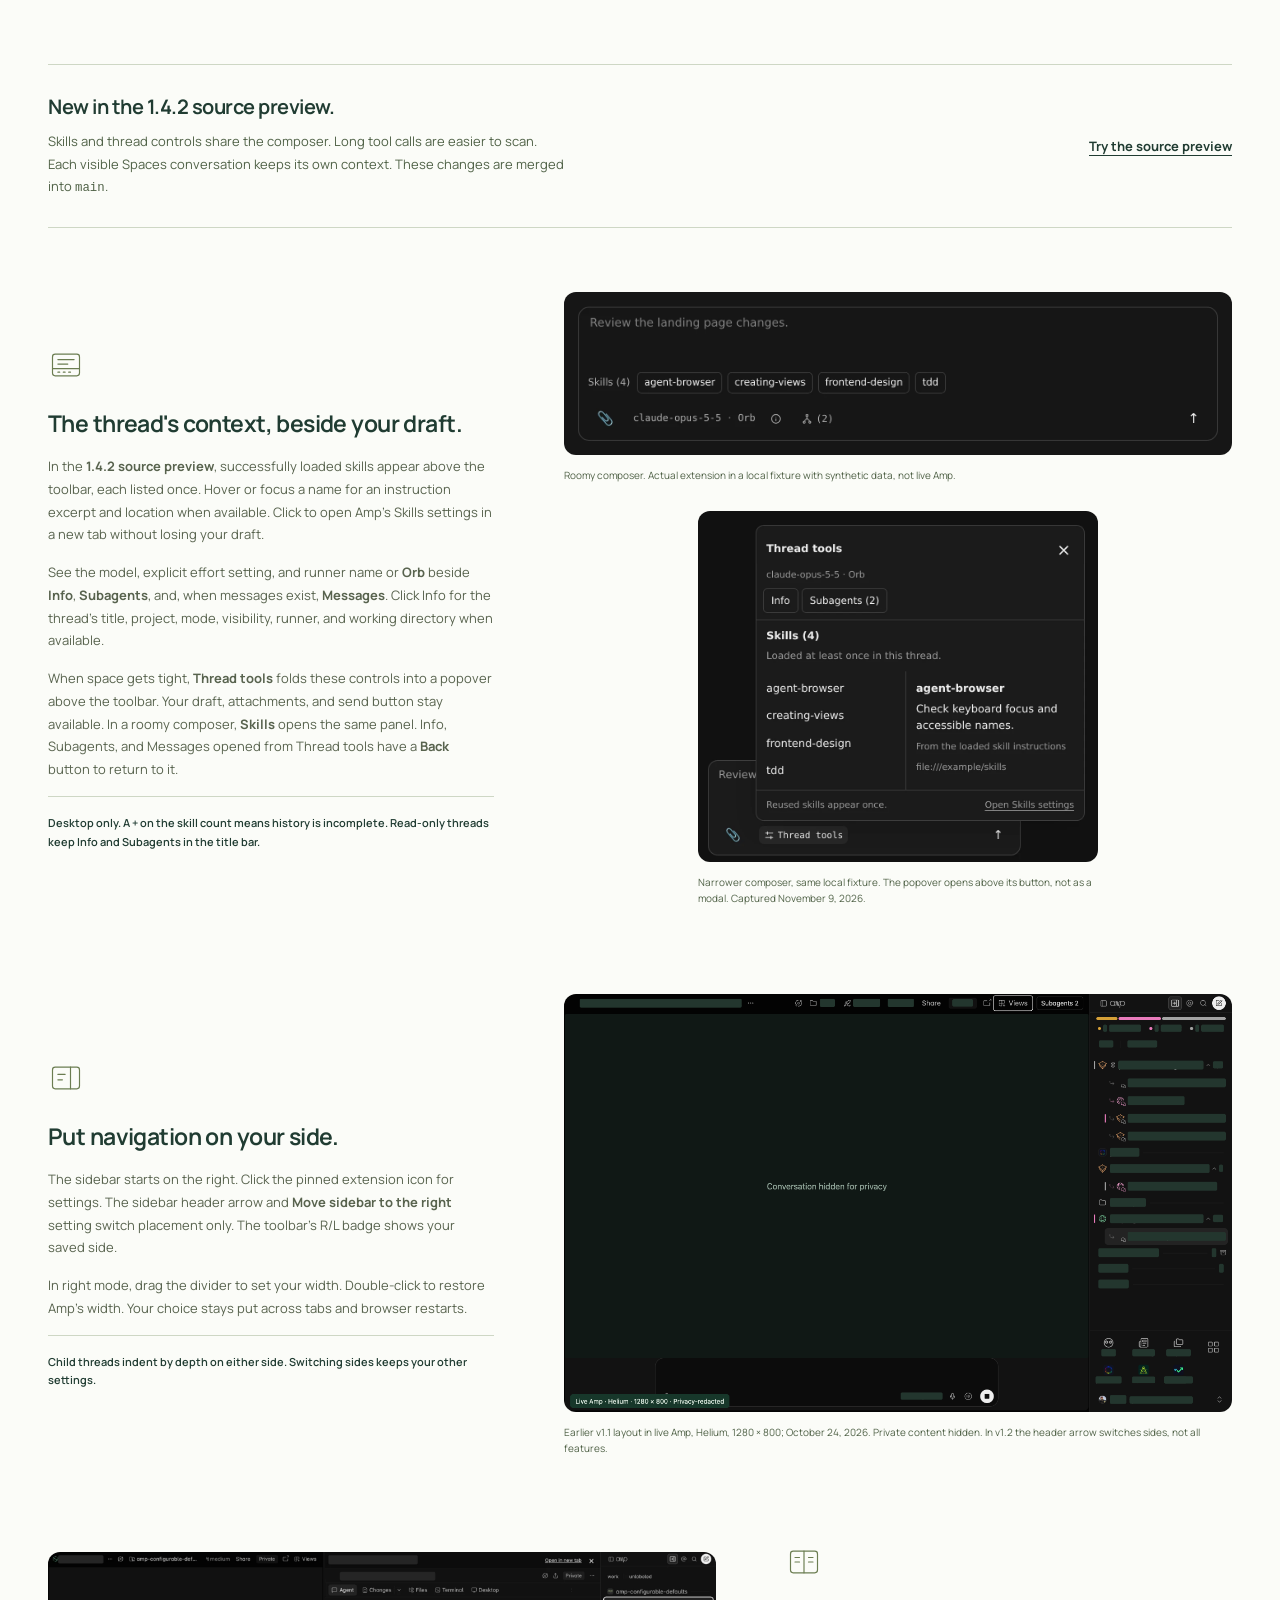
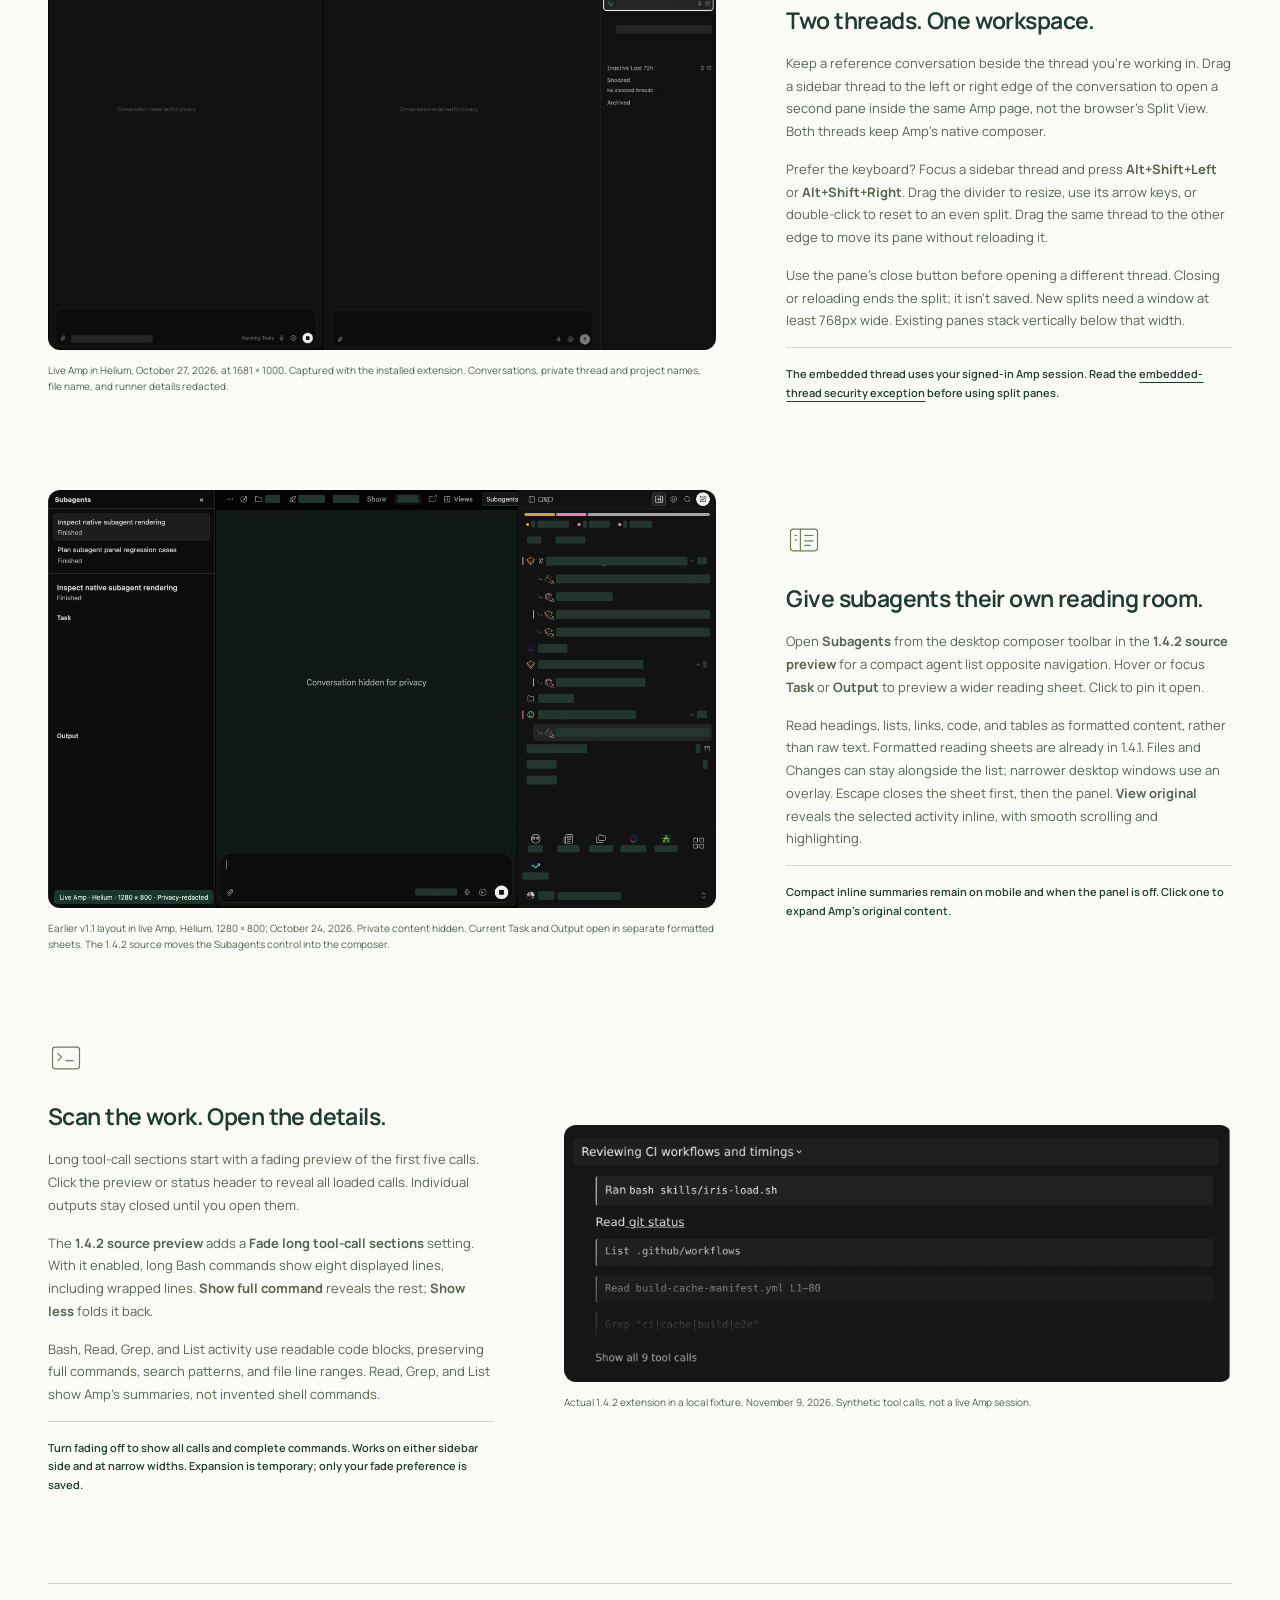
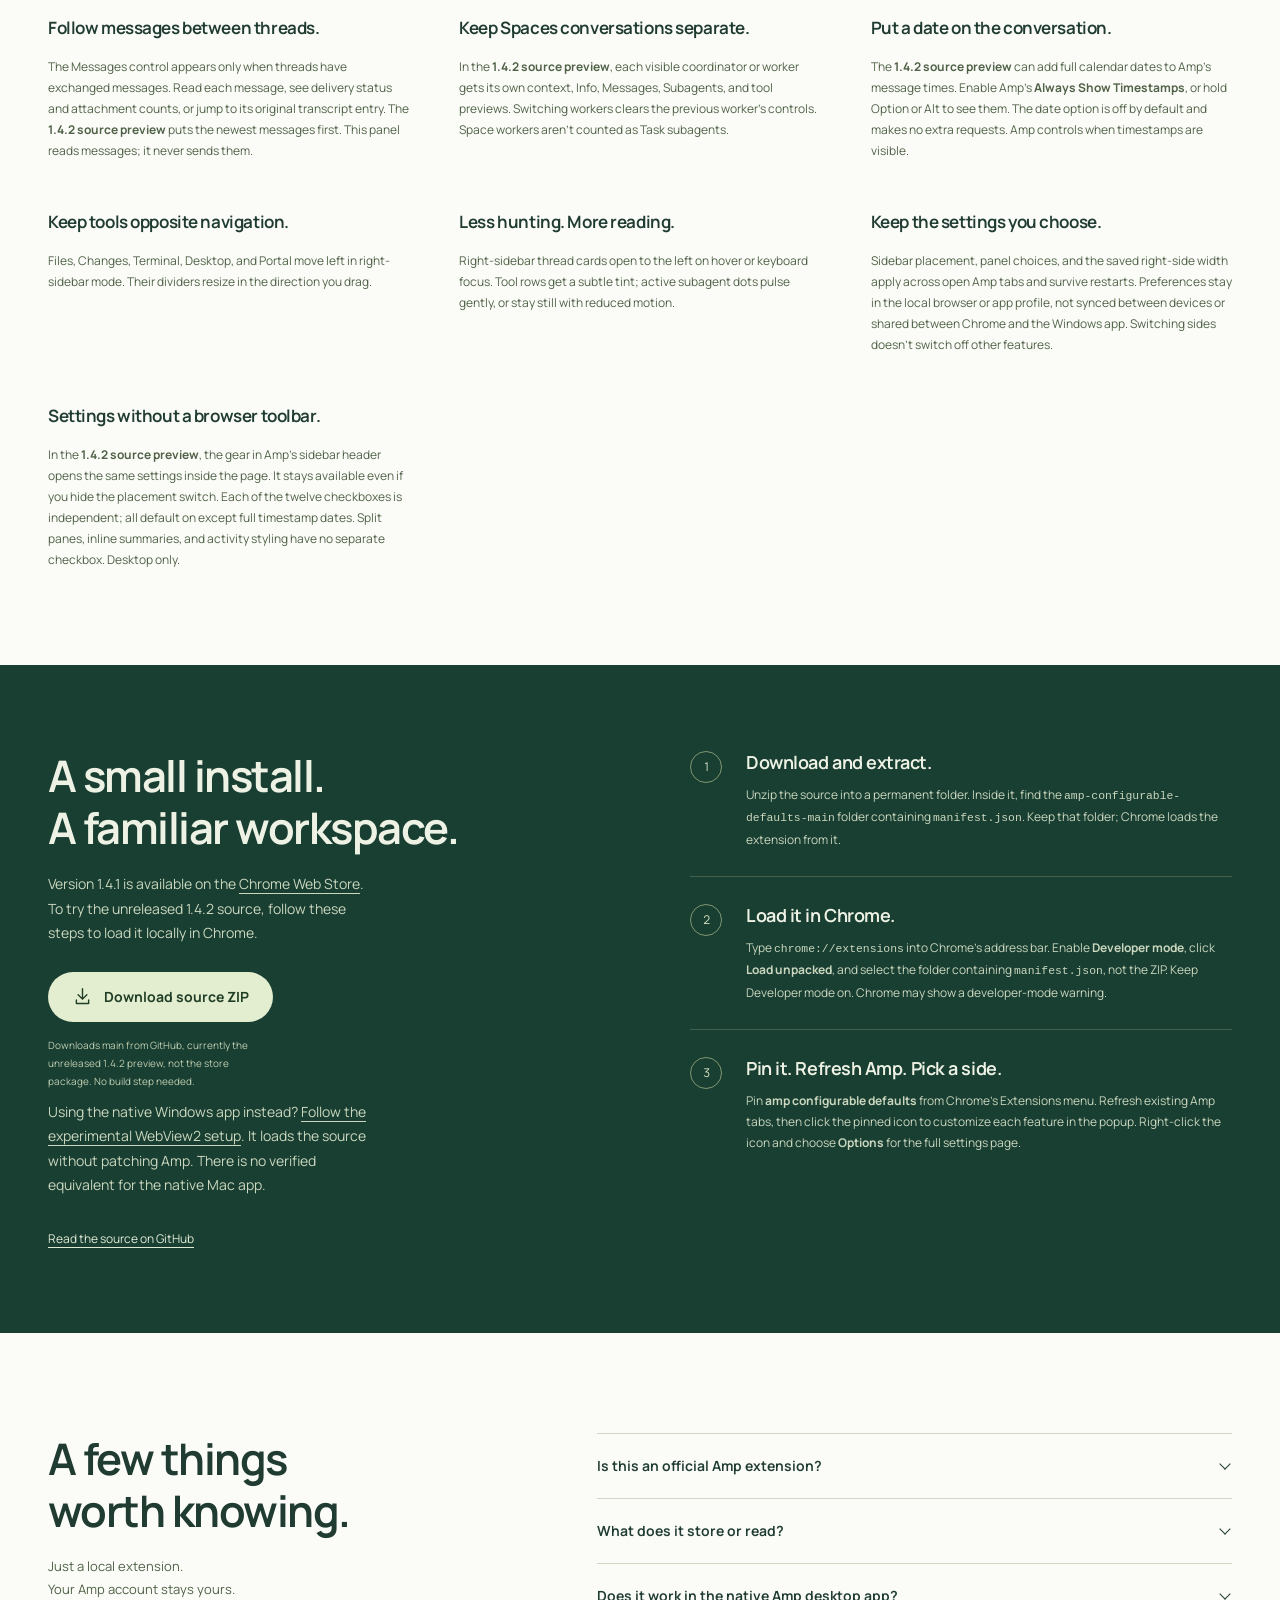
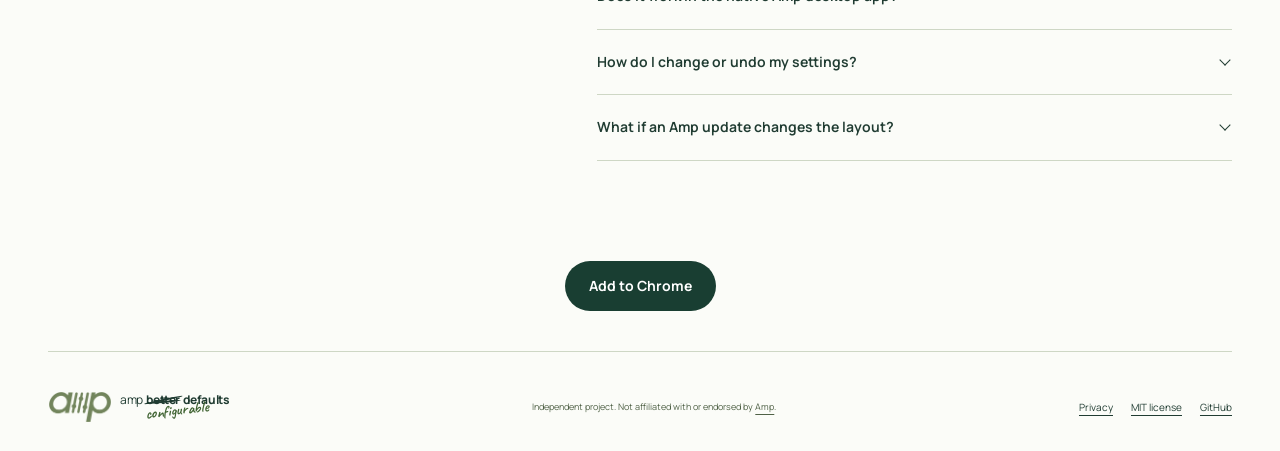
==== commit b967a670: "docs: refresh feature coverage and add Windows setup guide" ====
--- a/docs/index.html
+++ b/docs/index.html
@@ -74,6 +74,7 @@
         <nav aria-label="Main navigation">
           <a href="#features">Features</a>
           <a href="#install">How to install</a>
+          <a href="windows/">Windows app</a>
           <a
             class="nav-source"
             href="https://github.com/Tyru5/amp-configurable-defaults"
@@ -191,7 +192,8 @@
           </h2>
           <p>
             Pick a side without switching anything else off. Configure the
-            features in the toolbar popup or Options. Source-preview changes
+            features in the toolbar popup or Options, or use the sidebar
+            settings gear in the 1.4.2 source preview. Source-preview changes
             below are not yet in the store's 1.4.1 release.
           </p>
         </div>
@@ -230,7 +232,9 @@
               When space gets tight, <strong>Thread tools</strong> folds these
               controls into a popover above the toolbar. Your draft,
               attachments, and send button stay available. In a roomy composer,
-              <strong>Skills</strong> opens the same panel.
+              <strong>Skills</strong> opens the same panel. Info, Subagents,
+              and Messages opened from Thread tools have a <strong>Back</strong>
+              button to return to it.
             </p>
             <div class="feature-detail">
               Desktop only. A + on the skill count means history is incomplete.
@@ -486,8 +490,20 @@
             <p>
               Sidebar placement, panel choices, and the saved right-side width
               apply across open Amp tabs and survive restarts. Preferences stay
-              in your local Chrome profile, not synced between devices.
+              in the local browser or app profile, not synced between devices
+              or shared between Chrome and the Windows app.
               Switching sides doesn't switch off other features.
+            </p>
+          </article>
+          <article id="sidebar-settings">
+            <h3>Settings without a browser toolbar.</h3>
+            <p>
+              In the <strong>1.4.2 source preview</strong>, the gear in Amp's
+              sidebar header opens the same settings inside the page. It stays
+              available even if you hide the placement switch. Each of the
+              twelve checkboxes is independent; all default on except full
+              timestamp dates. Split panes, inline summaries, and activity
+              styling have no separate checkbox. Desktop only.
             </p>
           </article>
         </div>
@@ -518,6 +534,12 @@
             <p class="download-note">
               Downloads main from GitHub, currently the unreleased 1.4.2
               preview, not the store package. No build step needed.
+            </p>
+            <p>
+              Using the native Windows app instead?
+              <a href="windows/">Follow the experimental WebView2 setup</a>.
+              It loads the source without patching Amp. There is no verified
+              equivalent for the native Mac app.
             </p>
             <a
               class="text-link"
@@ -620,22 +642,35 @@
           <details>
             <summary>Does it work in the native Amp desktop app?</summary>
             <p>
-              No. Use Amp in desktop Chrome or a Chrome-installed PWA. Chrome
-              extensions cannot modify the separate native Amp app, and Chrome
-              on mobile does not support extensions. Below 768px in a supported
-              browser, navigation stays native and subagents use compact inline
-              summaries rather than the desktop panel.
+              The Windows app can load the unpacked extension through an
+              experimental WebView2 configuration. This is not an official
+              Amp install path. The sidebar and in-app settings were verified;
+              not every extension feature has been tested in the native app.
+              <a href="windows/">Read the setup, limitations,
+              and undo instructions</a>.
+            </p>
+            <p>
+              No equivalent setup has been verified for the native Mac app.
+              The Windows method depends on WebView2 and the Windows registry,
+              not a portable Amp preference. On Mac, use desktop Chrome or a
+              Chrome-installed PWA. Mobile Chrome does not support extensions.
+              Below 768px in a supported browser, navigation stays native and
+              subagents use compact inline summaries rather than the desktop panel.
             </p>
           </details>
           <details>
             <summary>How do I change or undo my settings?</summary>
             <p>
               Click the extension's toolbar icon for the settings popup, or
-              right-click it and choose Options. Choose individual features
+              right-click it and choose Options. In the 1.4.2 source preview,
+              the sidebar gear opens these settings inside Amp, including the
+              Windows app. Choose individual features
               and sidebar placement. Switching sides does not disable other features, and
               turning off the panel keeps inline summaries. There is no master
               on/off switch. To remove all extension changes, disable or
               remove the extension in Chrome, then refresh open Amp tabs.
+              For the Windows app, follow the <a href="windows/#undo">registry
+              undo instructions</a> and fully restart Amp instead.
             </p>
           </details>
           <details>
--- a/docs/landing.css
+++ b/docs/landing.css
@@ -802,6 +802,74 @@
     font-size: 12px;
   }
 }
+.windows-guide {
+  max-width: 850px;
+  padding-block: 60px 80px;
+  font-size: 15px;
+  line-height: 1.75;
+  overflow-wrap: anywhere;
+}
+.guide-intro h1 {
+  font-size: clamp(38px, 5vw, 64px);
+  margin-bottom: 26px;
+}
+.guide-kicker {
+  color: var(--muted);
+  font-size: 12px;
+  font-weight: 750;
+}
+.guide-contents {
+  justify-content: flex-start;
+  gap: 8px 24px;
+  padding-block: 20px;
+  margin-block: 32px 48px;
+  border-block: 1px solid var(--line);
+}
+.windows-guide section + section {
+  margin-top: 64px;
+}
+.windows-guide h2 {
+  font-size: clamp(28px, 3vw, 36px);
+}
+.windows-guide h3 {
+  font-size: 20px;
+  margin-bottom: 12px;
+}
+.windows-guide li {
+  padding-left: 8px;
+  margin-bottom: 16px;
+}
+.guide-steps {
+  padding-left: 24px;
+}
+.guide-steps > li {
+  margin-top: 32px;
+}
+.windows-guide code {
+  font-size: 0.9em;
+}
+.windows-guide pre {
+  padding: 20px;
+  border: 1px solid var(--line);
+  border-radius: 12px;
+  background: var(--sage);
+  font-size: 13px;
+  white-space: pre-wrap;
+  overflow-wrap: anywhere;
+}
+.guide-warning {
+  padding: 20px 24px;
+  border-left: 3px solid light-dark(var(--forest), var(--olive));
+  background: var(--sage);
+}
+.guide-header .theme-control span {
+  position: relative;
+  pointer-events: none;
+  color: var(--muted);
+}
+.guide-header .theme-control input:checked ~ span {
+  color: light-dark(white, #17251b);
+}
 @media (prefers-color-scheme: dark) {
   :root {
     color-scheme: dark;
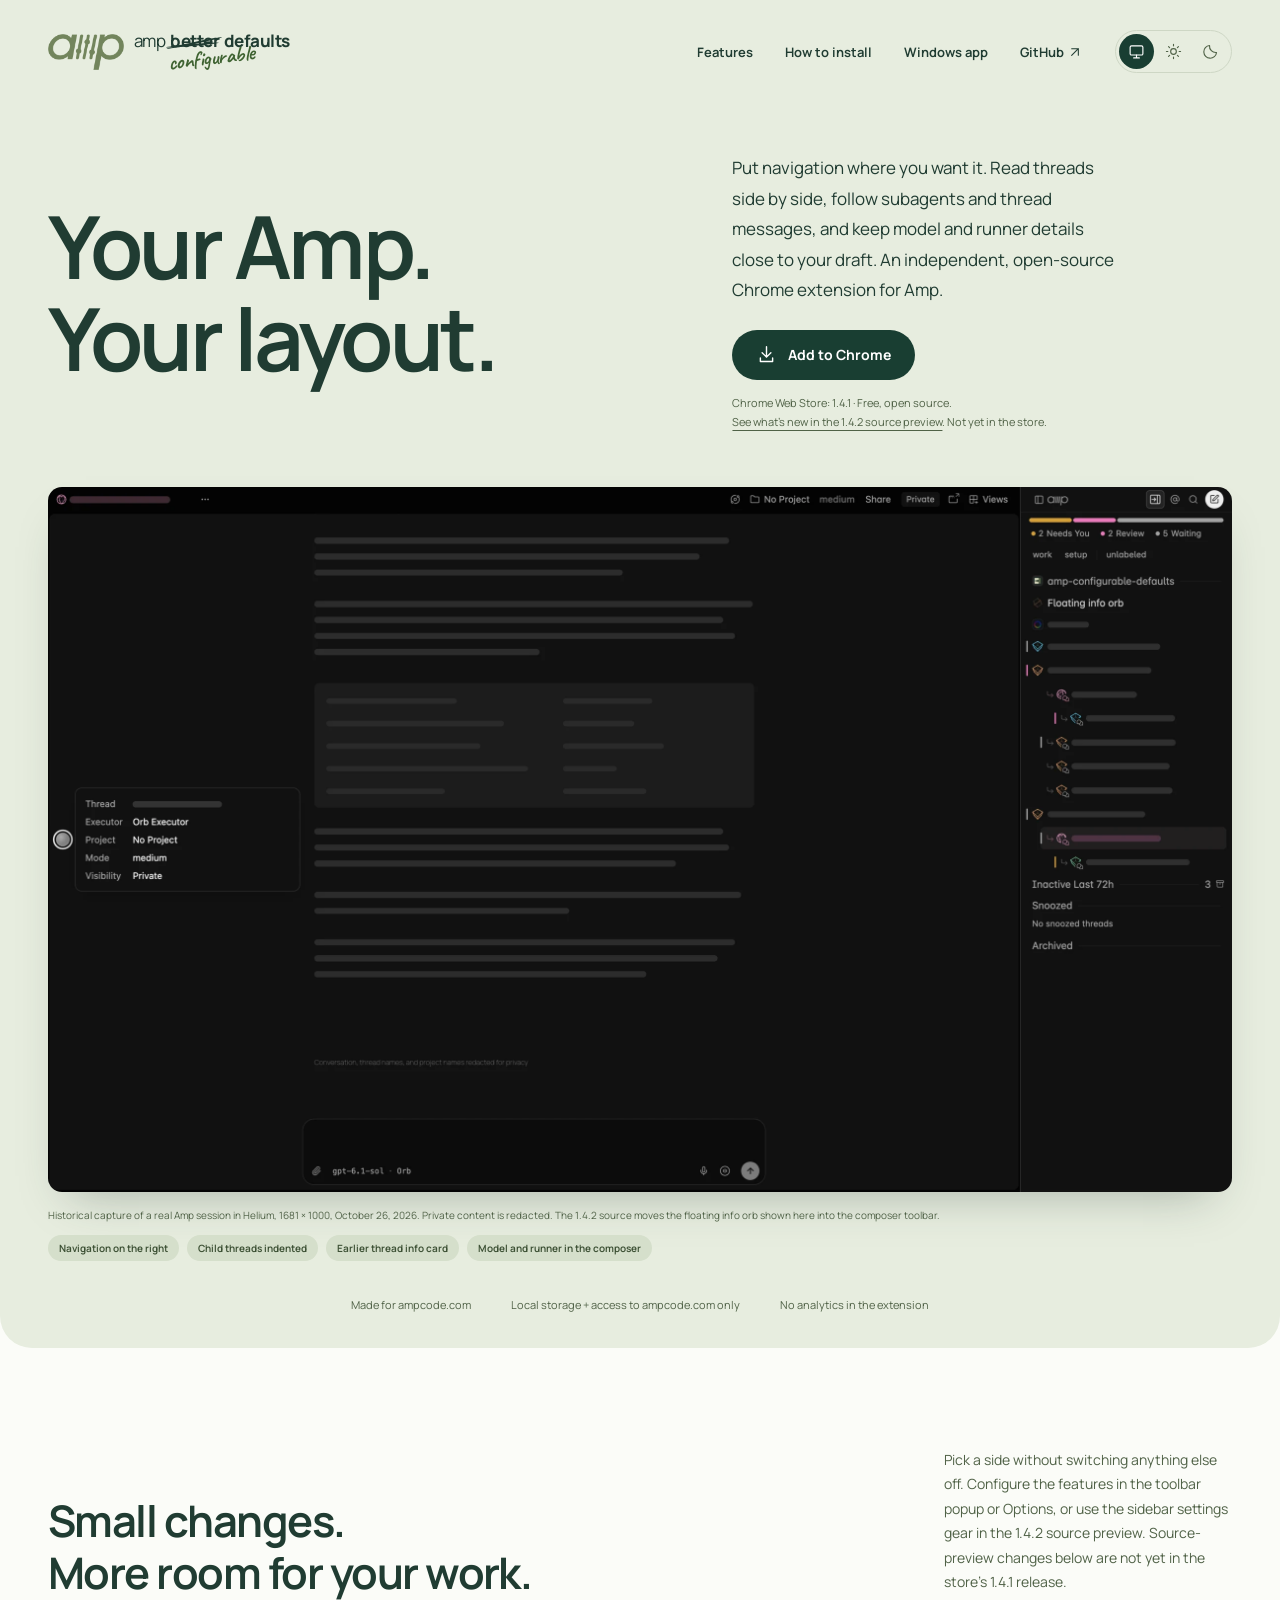
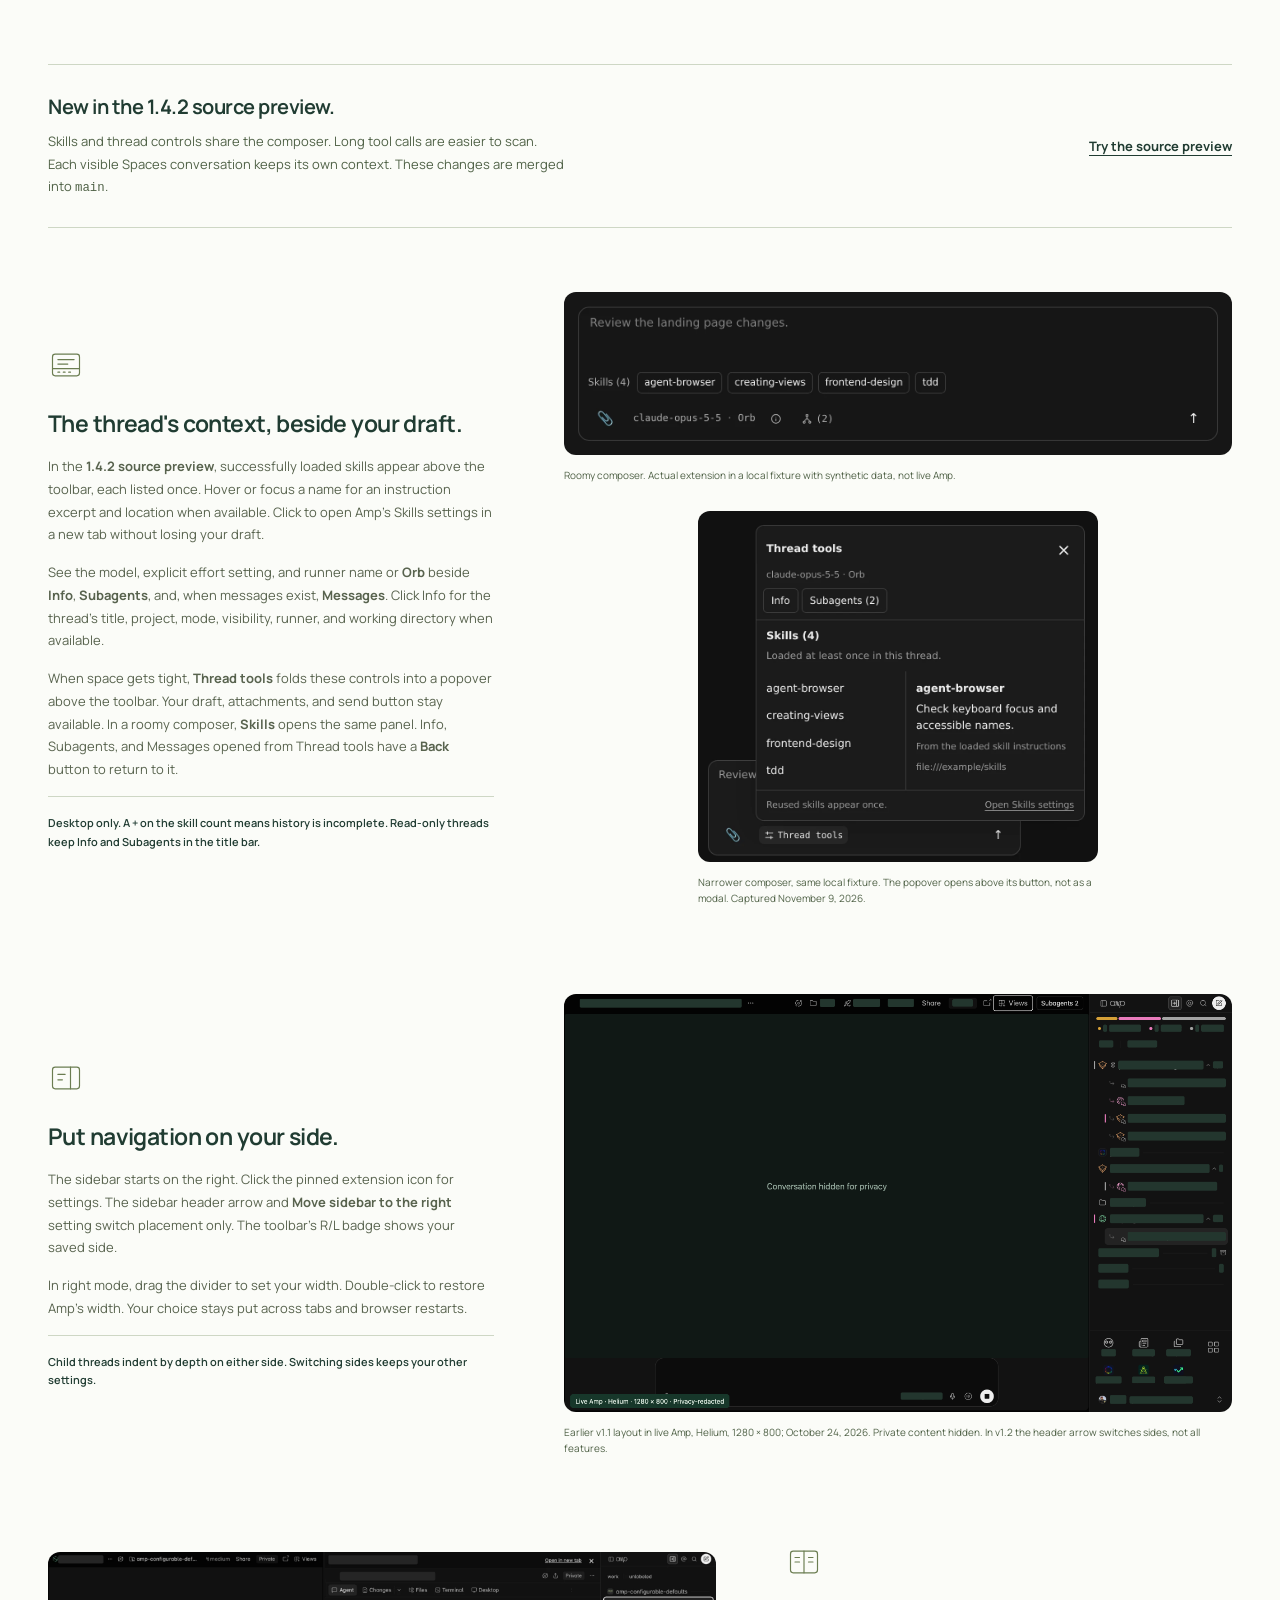
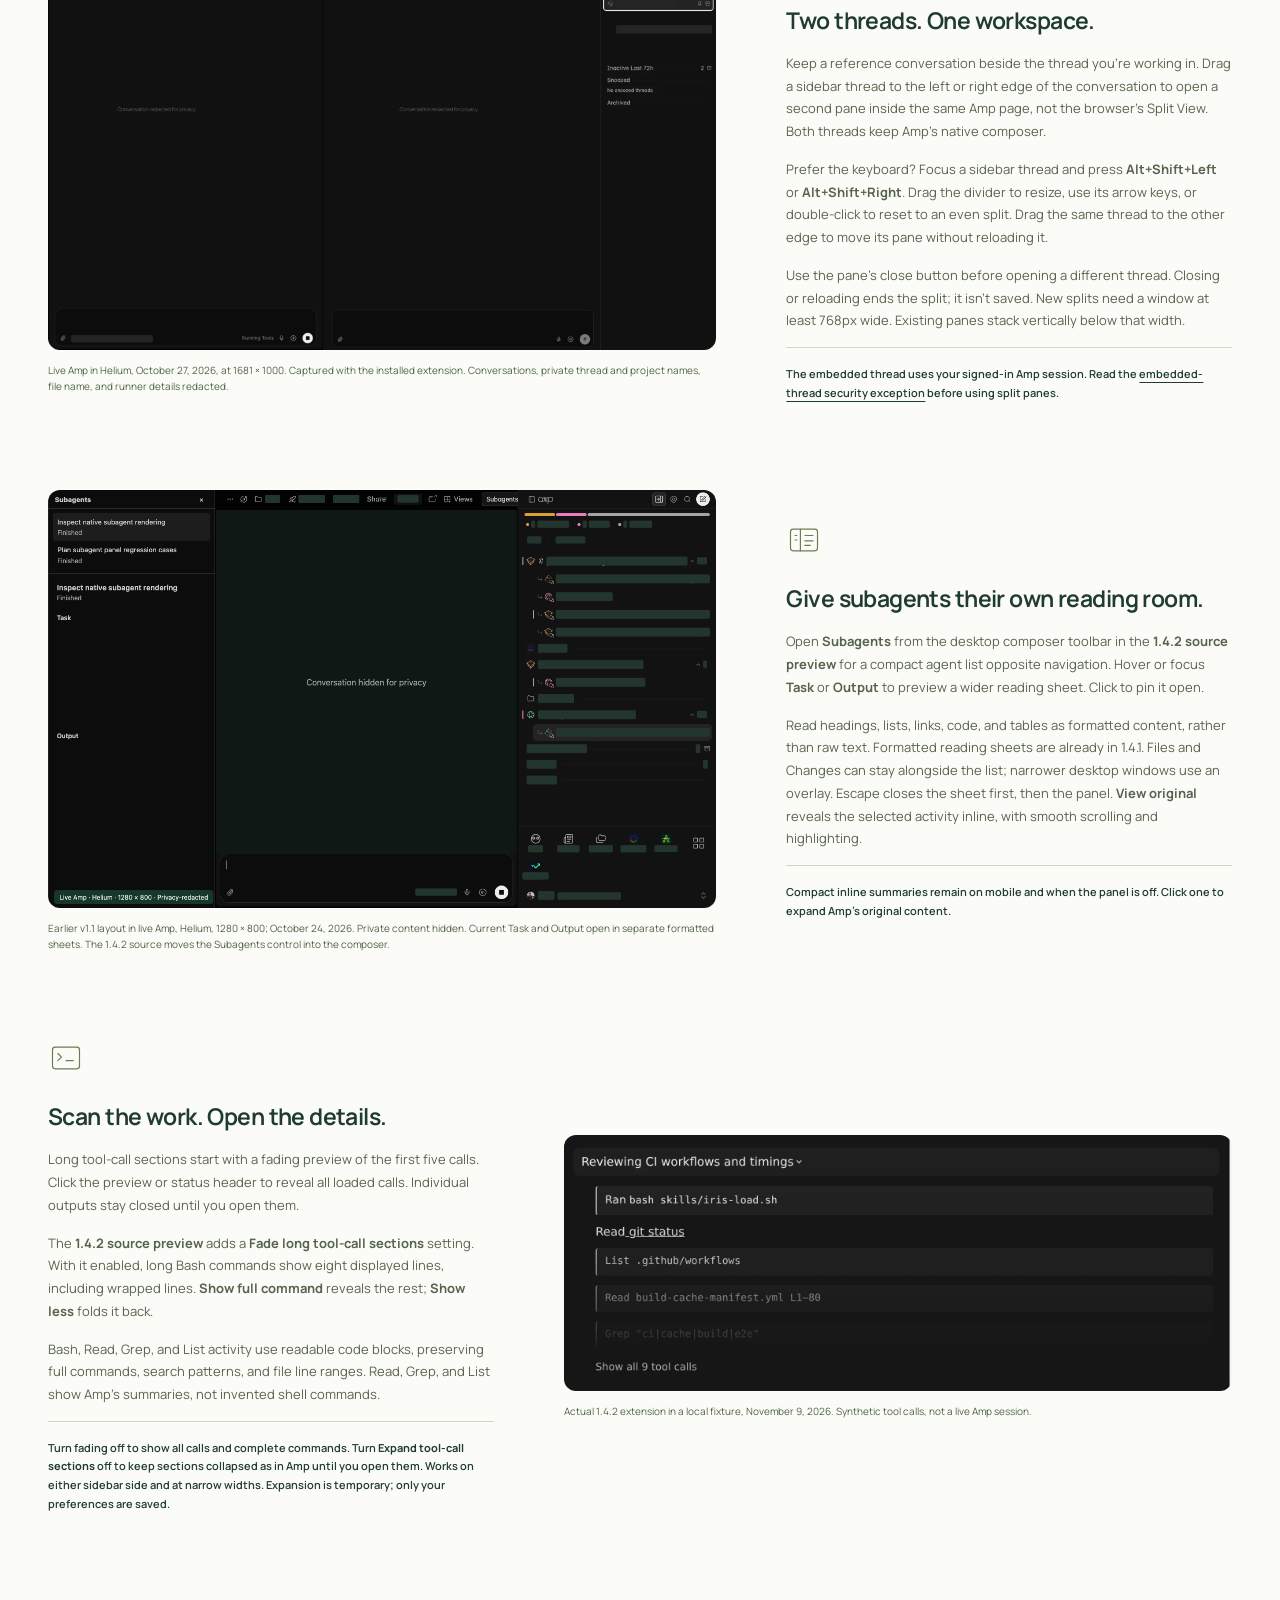
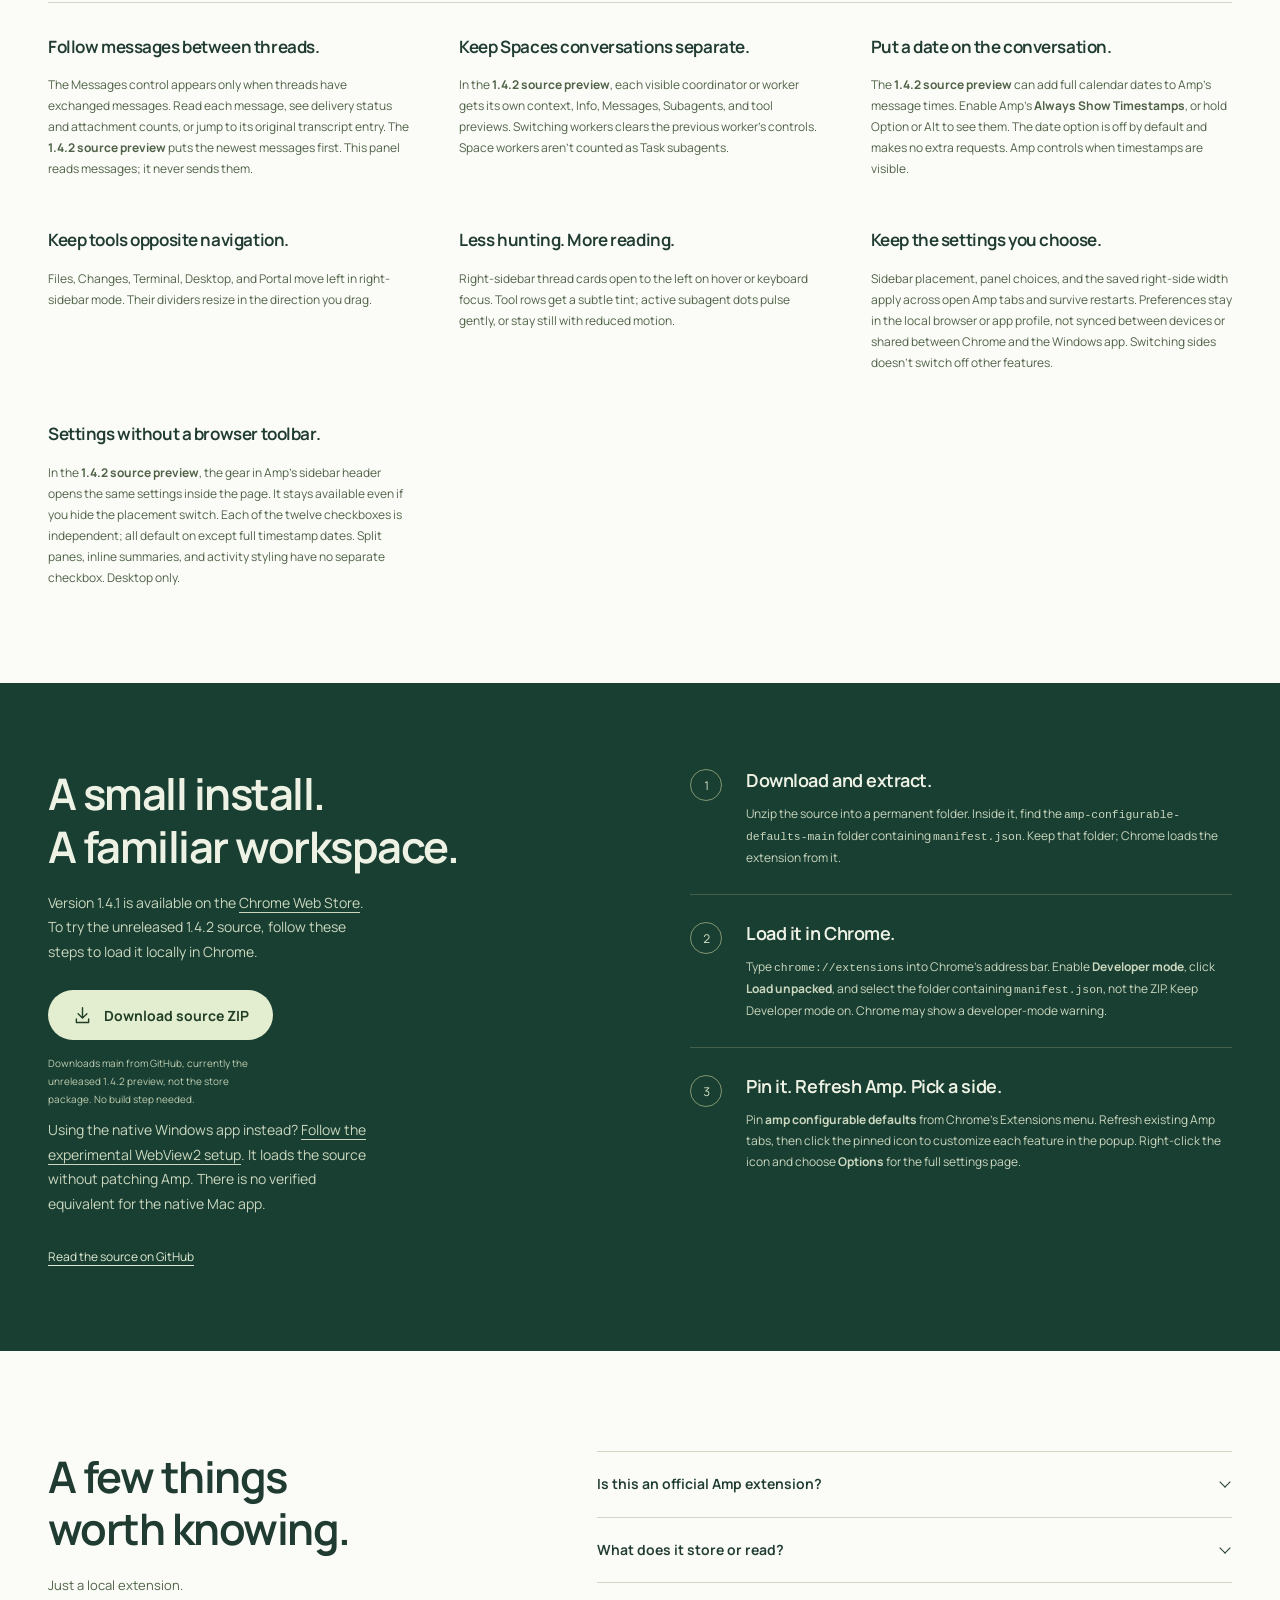
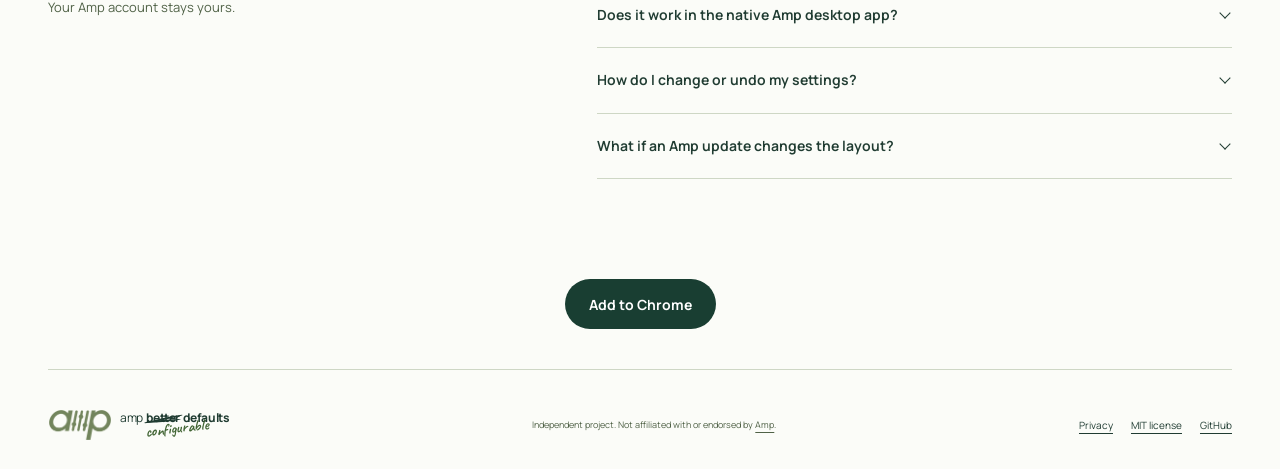
==== commit 7115322b: "feat: add independent setting to expand tool-call sections Amp collapses status sections by default." ====
--- a/docs/index.html
+++ b/docs/index.html
@@ -419,9 +419,11 @@
               Read, Grep, and List show Amp's summaries, not invented shell commands.
             </p>
             <div class="feature-detail">
-              Turn fading off to show all calls and complete commands.
+              Turn fading off to show all calls and complete commands. Turn
+              <strong>Expand tool-call sections</strong> off to keep sections
+              collapsed as in Amp until you open them.
               Works on either sidebar side and at narrow widths. Expansion is
-              temporary; only your fade preference is saved.
+              temporary; only your preferences are saved.
             </div>
           </div>
           <figure>
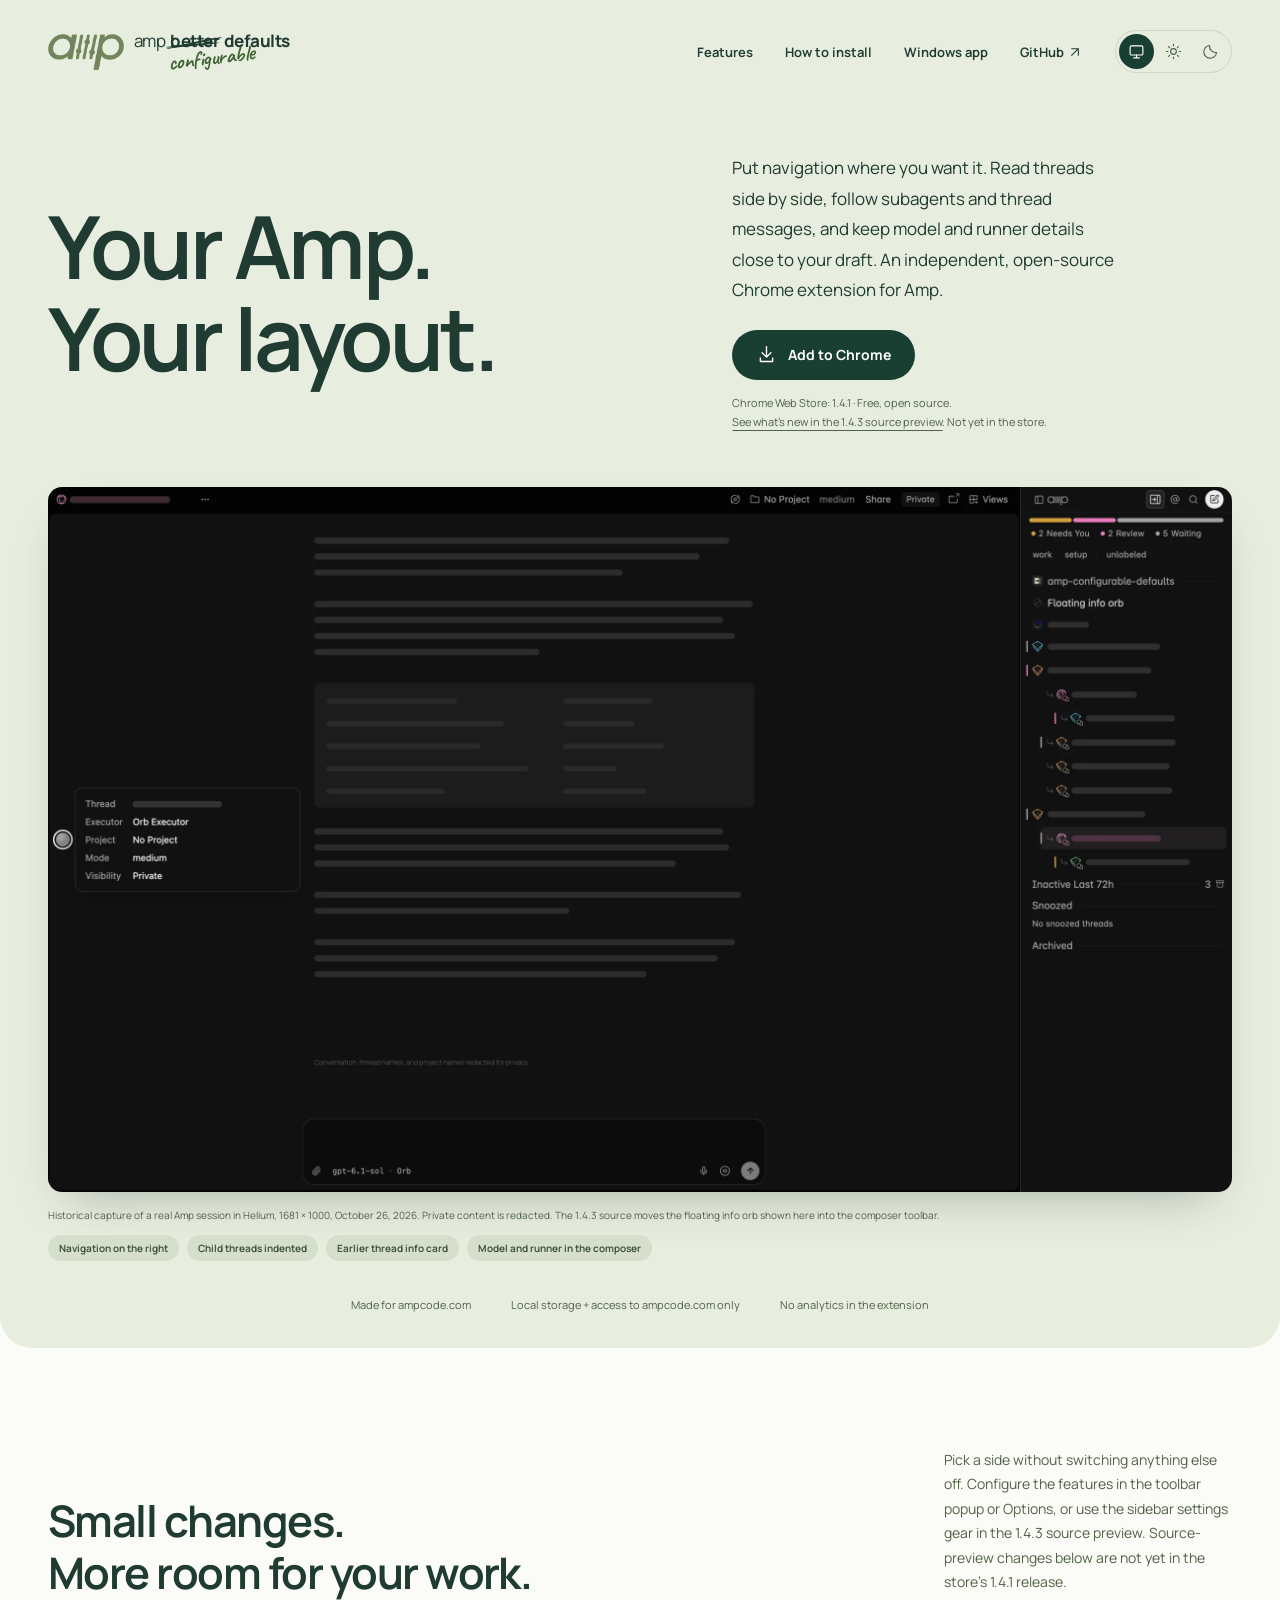
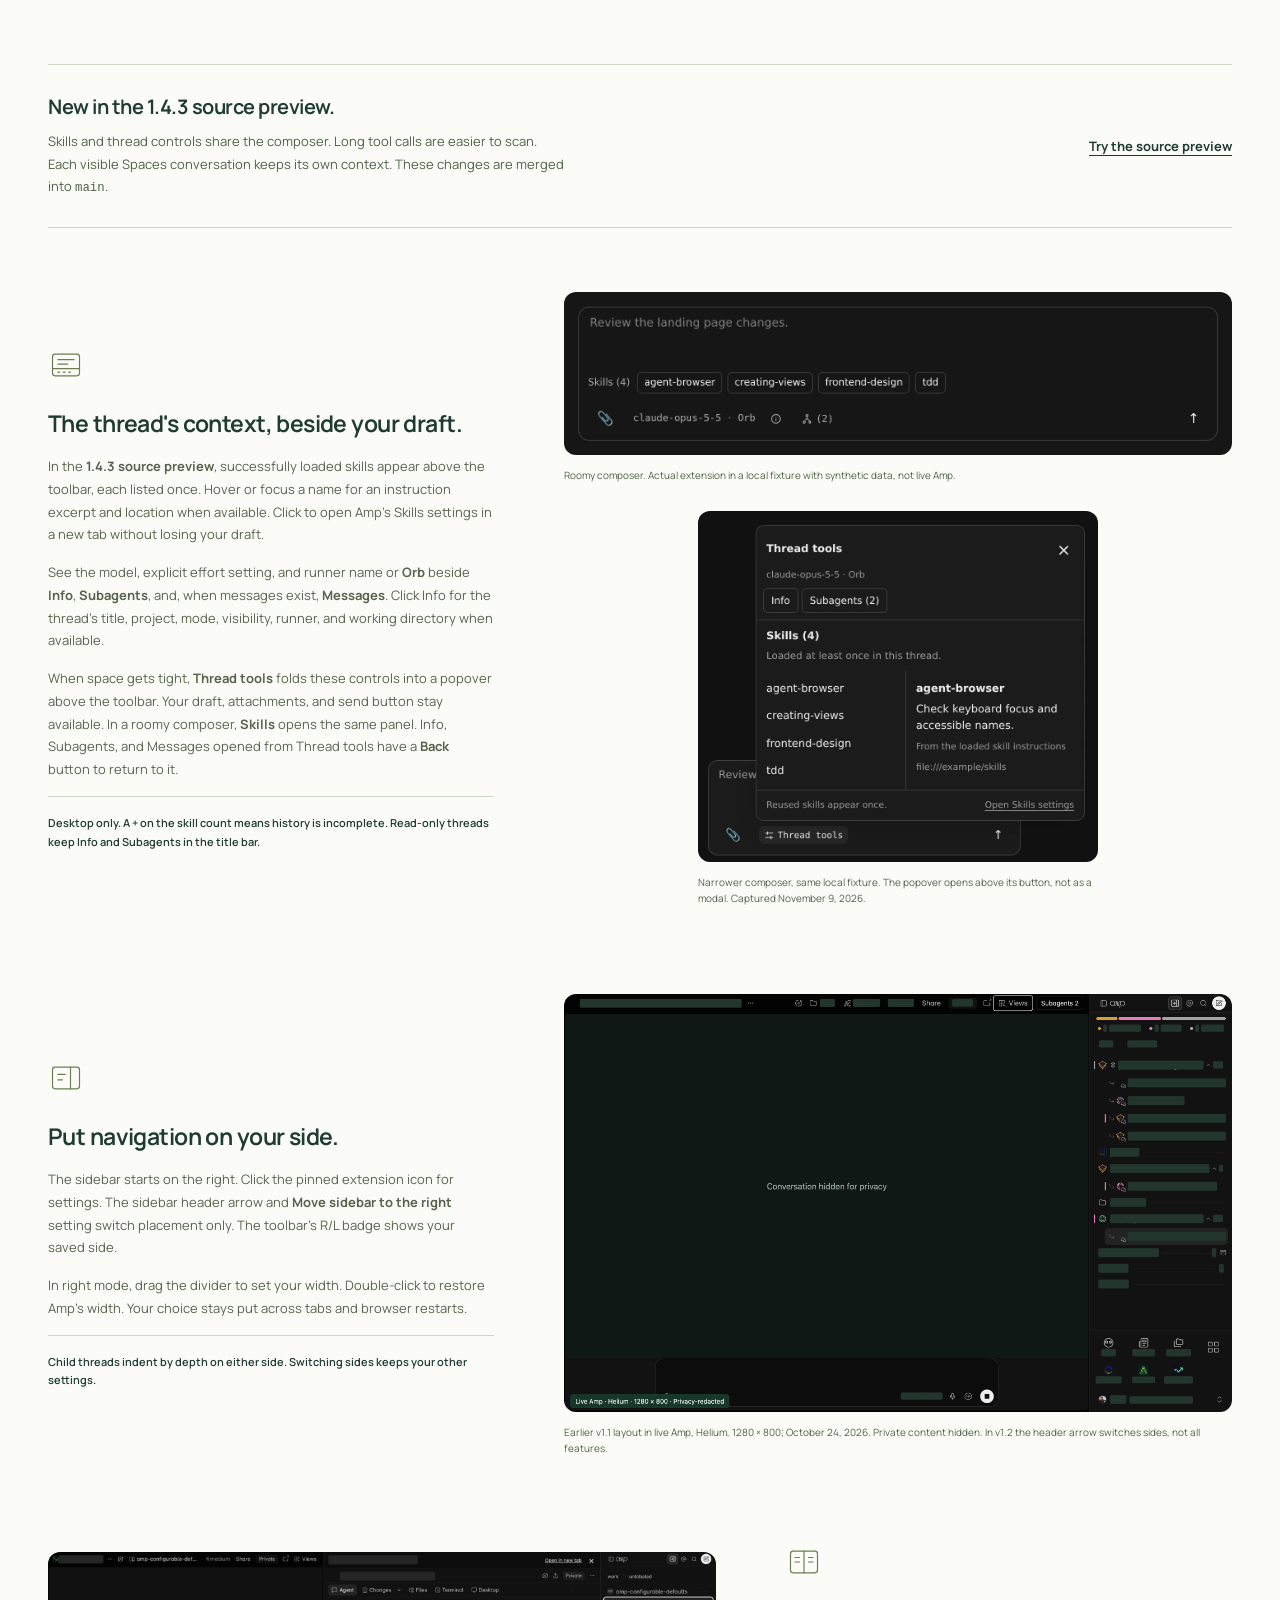
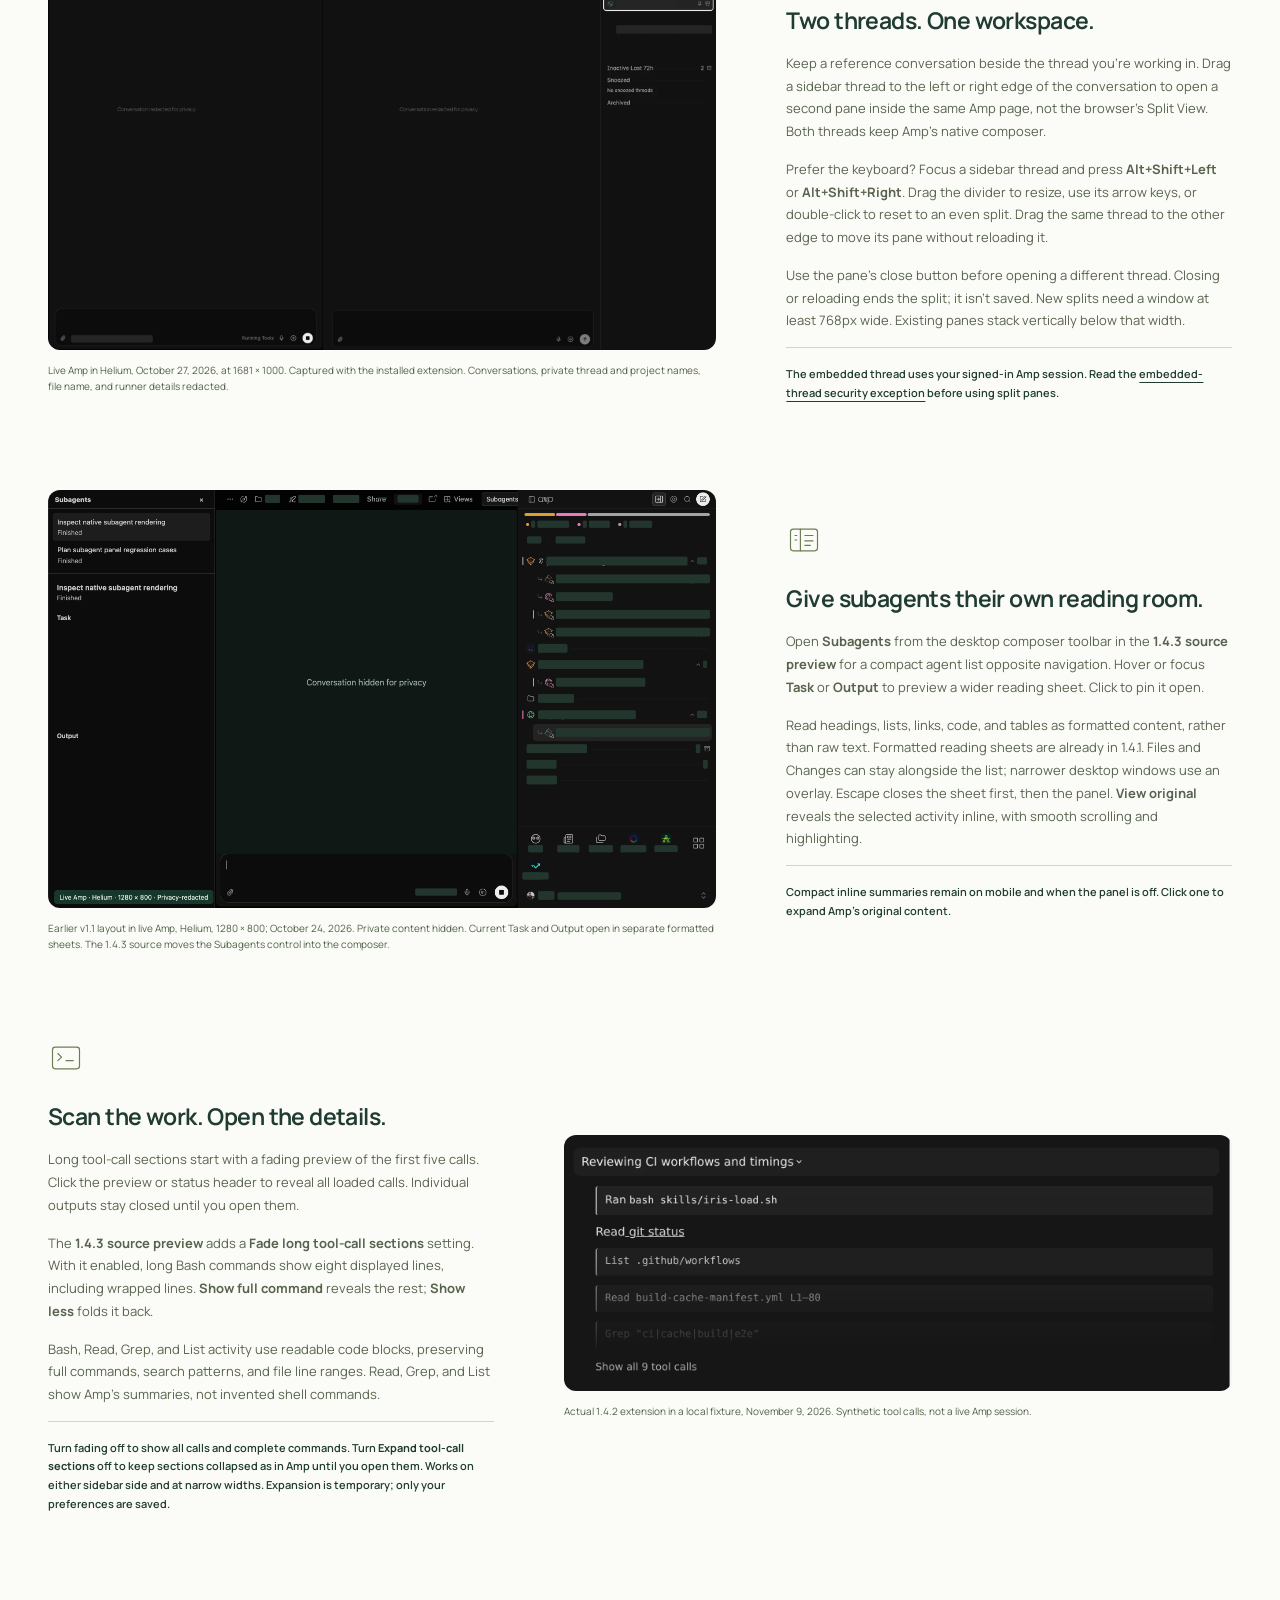
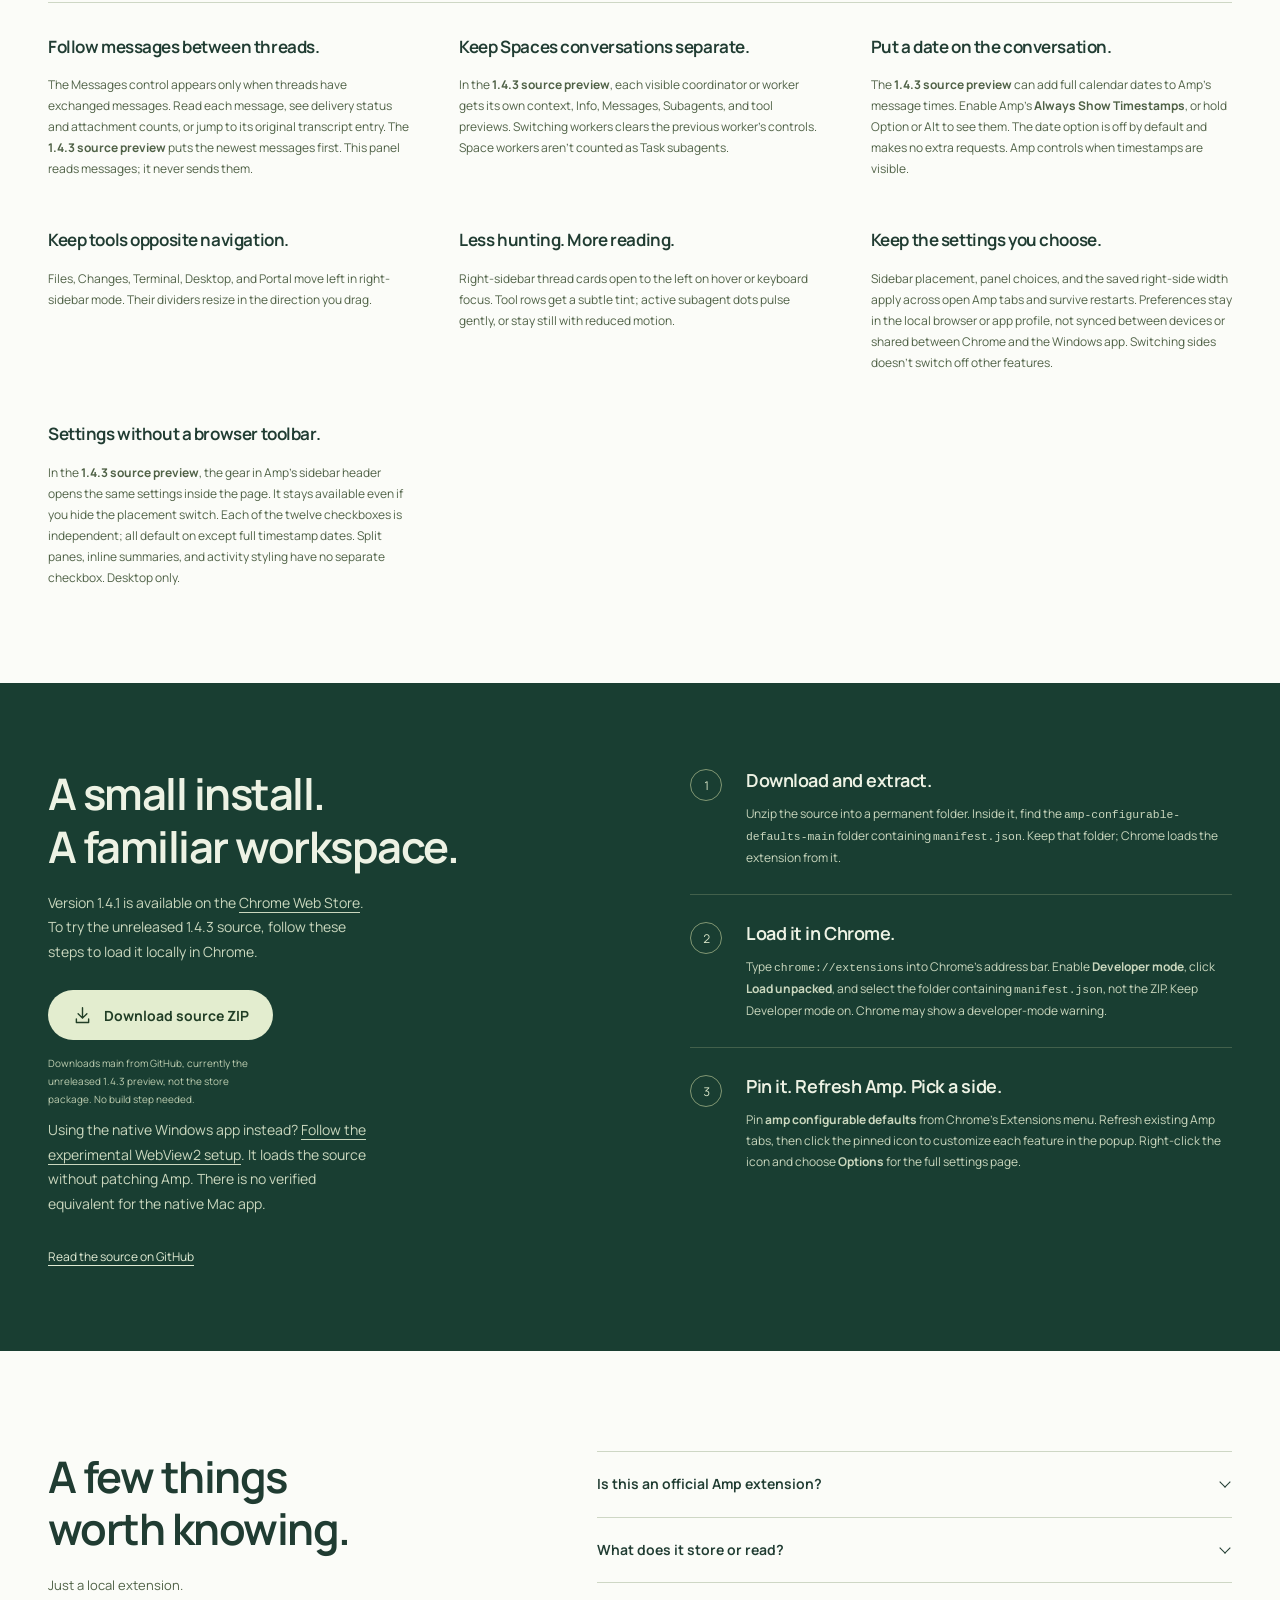
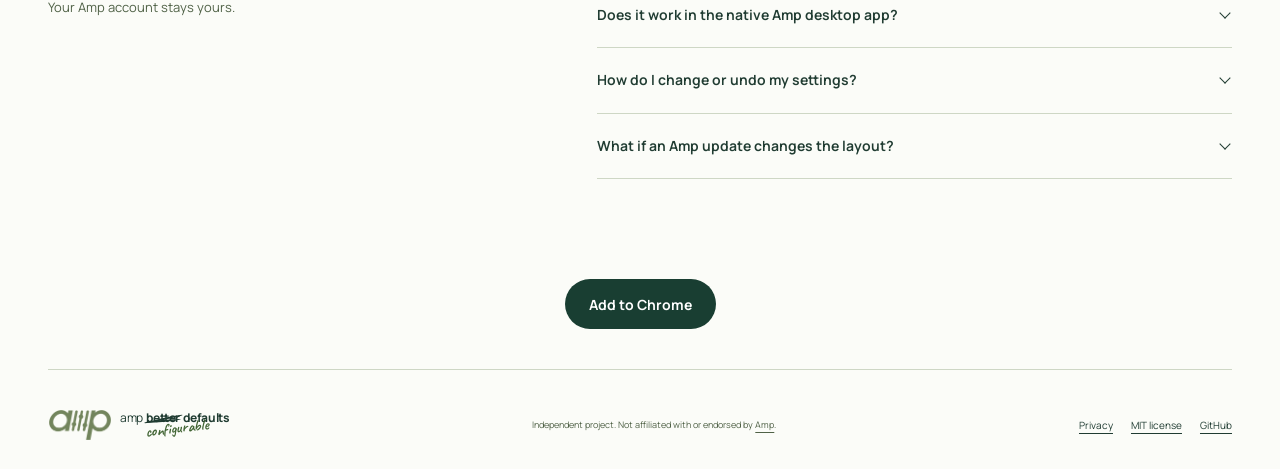
==== commit bdf288e6: "Bump version to 1.4.3 and update landing labels" ====
--- a/docs/index.html
+++ b/docs/index.html
@@ -146,7 +146,7 @@
               >
               <p class="install-note">
                 Chrome Web Store: 1.4.1 · Free, open source.<br />
-                <a href="#source-preview">See what's new in the 1.4.2 source preview</a>.
+                <a href="#source-preview">See what's new in the 1.4.3 source preview</a>.
                 Not yet in the store.
               </p>
             </div>
@@ -163,7 +163,7 @@
               <span
                 >Historical capture of a real Amp session in Helium,
                 1681 × 1000, October 26, 2026. Private content is redacted.
-                The 1.4.2 source moves the floating info orb shown here into
+                The 1.4.3 source moves the floating info orb shown here into
                 the composer toolbar.</span
               >
               <ul class="hero-points" aria-label="Shown in this capture">
@@ -193,13 +193,13 @@
           <p>
             Pick a side without switching anything else off. Configure the
             features in the toolbar popup or Options, or use the sidebar
-            settings gear in the 1.4.2 source preview. Source-preview changes
+            settings gear in the 1.4.3 source preview. Source-preview changes
             below are not yet in the store's 1.4.1 release.
           </p>
         </div>
         <aside class="source-preview" id="source-preview" aria-labelledby="preview-title">
           <div>
-            <h3 id="preview-title">New in the 1.4.2 source preview.</h3>
+            <h3 id="preview-title">New in the 1.4.3 source preview.</h3>
             <p>
               Skills and thread controls share the composer. Long tool calls
               are easier to scan. Each visible Spaces conversation keeps its
@@ -216,7 +216,7 @@
             </svg>
             <h3>The thread's context, beside your draft.</h3>
             <p>
-              In the <strong>1.4.2 source preview</strong>, successfully loaded
+              In the <strong>1.4.3 source preview</strong>, successfully loaded
               skills appear above the toolbar, each listed once. Hover or focus
               a name for an instruction excerpt and location when available. Click
               to open Amp's Skills settings in a new tab without losing your draft.
@@ -359,7 +359,7 @@
             <h3>Give subagents their own reading room.</h3>
             <p>
               Open <strong>Subagents</strong> from the desktop composer toolbar
-              in the <strong>1.4.2 source preview</strong>
+              in the <strong>1.4.3 source preview</strong>
               for a compact agent list opposite navigation. Hover or focus
               <strong>Task</strong> or <strong>Output</strong> to preview a
               wider reading sheet. Click to pin it open.
@@ -389,7 +389,7 @@
             <figcaption>
               Earlier v1.1 layout in live Amp, Helium, 1280 × 800; October 24,
               2026. Private content hidden. Current Task and Output open in
-              separate formatted sheets. The 1.4.2 source moves the Subagents
+              separate formatted sheets. The 1.4.3 source moves the Subagents
               control into the composer.
             </figcaption>
           </figure>
@@ -407,7 +407,7 @@
               loaded calls. Individual outputs stay closed until you open them.
             </p>
             <p>
-              The <strong>1.4.2 source preview</strong> adds a
+              The <strong>1.4.3 source preview</strong> adds a
               <strong>Fade long tool-call sections</strong> setting. With it
               enabled, long Bash commands show eight displayed lines, including
               wrapped lines. <strong>Show full command</strong> reveals the
@@ -447,14 +447,14 @@
               The Messages control appears only when threads have exchanged
               messages. Read each message, see delivery status and attachment
               counts, or jump to its original transcript entry. The
-              <strong>1.4.2 source preview</strong> puts the newest messages first.
+              <strong>1.4.3 source preview</strong> puts the newest messages first.
               This panel reads messages; it never sends them.
             </p>
           </article>
           <article id="spaces">
             <h3>Keep Spaces conversations separate.</h3>
             <p>
-              In the <strong>1.4.2 source preview</strong>, each visible
+              In the <strong>1.4.3 source preview</strong>, each visible
               coordinator or worker gets its own context, Info, Messages,
               Subagents, and tool previews. Switching workers clears the
               previous worker's controls. Space workers aren't counted as Task
@@ -464,7 +464,7 @@
           <article id="timestamp-dates">
             <h3>Put a date on the conversation.</h3>
             <p>
-              The <strong>1.4.2 source preview</strong> can add full calendar
+              The <strong>1.4.3 source preview</strong> can add full calendar
               dates to Amp's message times. Enable Amp's
               <strong>Always Show Timestamps</strong>, or hold Option or Alt
               to see them. The date option is off by default and makes no extra
@@ -500,7 +500,7 @@
           <article id="sidebar-settings">
             <h3>Settings without a browser toolbar.</h3>
             <p>
-              In the <strong>1.4.2 source preview</strong>, the gear in Amp's
+              In the <strong>1.4.3 source preview</strong>, the gear in Amp's
               sidebar header opens the same settings inside the page. It stays
               available even if you hide the placement switch. Each of the
               twelve checkboxes is independent; all default on except full
@@ -523,7 +523,7 @@
             <p>
               Version 1.4.1 is available on the
               <a href="https://chromewebstore.google.com/detail/amp-configurable-defaults/hpobhiphbifcjhplkegebmpiehkcpjod">Chrome Web Store</a>.
-              To try the unreleased 1.4.2 source, follow these steps to load it
+              To try the unreleased 1.4.3 source, follow these steps to load it
               locally in Chrome.
             </p>
             <a
@@ -534,7 +534,7 @@
               >Download source ZIP</a
             >
             <p class="download-note">
-              Downloads main from GitHub, currently the unreleased 1.4.2
+              Downloads main from GitHub, currently the unreleased 1.4.3
               preview, not the store package. No build step needed.
             </p>
             <p>
@@ -607,7 +607,7 @@
             <p>
               The extension needs local storage and access to ampcode.com only.
               Chrome may describe that access as reading and changing site data.
-              The 1.4.2 source uses thirteen local preferences, including the
+              The 1.4.3 source uses thirteen local preferences, including the
               new skills and fading options. The store's 1.4.1 release uses
               eleven. Preferences aren't synced between devices. Subagent
               reading sheets use content Amp has already rendered; they don't
@@ -623,7 +623,7 @@
               older message pages.
             </p>
             <p>
-              The 1.4.2 skills feature also reads older and newer transcript
+              The 1.4.3 skills feature also reads older and newer transcript
               pages to find successful skill loads and collapsed-turn summaries.
               It doesn't fetch skill files or run their instructions. These
               features keep thread data in memory, not persistent storage.
@@ -664,7 +664,7 @@
             <summary>How do I change or undo my settings?</summary>
             <p>
               Click the extension's toolbar icon for the settings popup, or
-              right-click it and choose Options. In the 1.4.2 source preview,
+              right-click it and choose Options. In the 1.4.3 source preview,
               the sidebar gear opens these settings inside Amp, including the
               Windows app. Choose individual features
               and sidebar placement. Switching sides does not disable other features, and
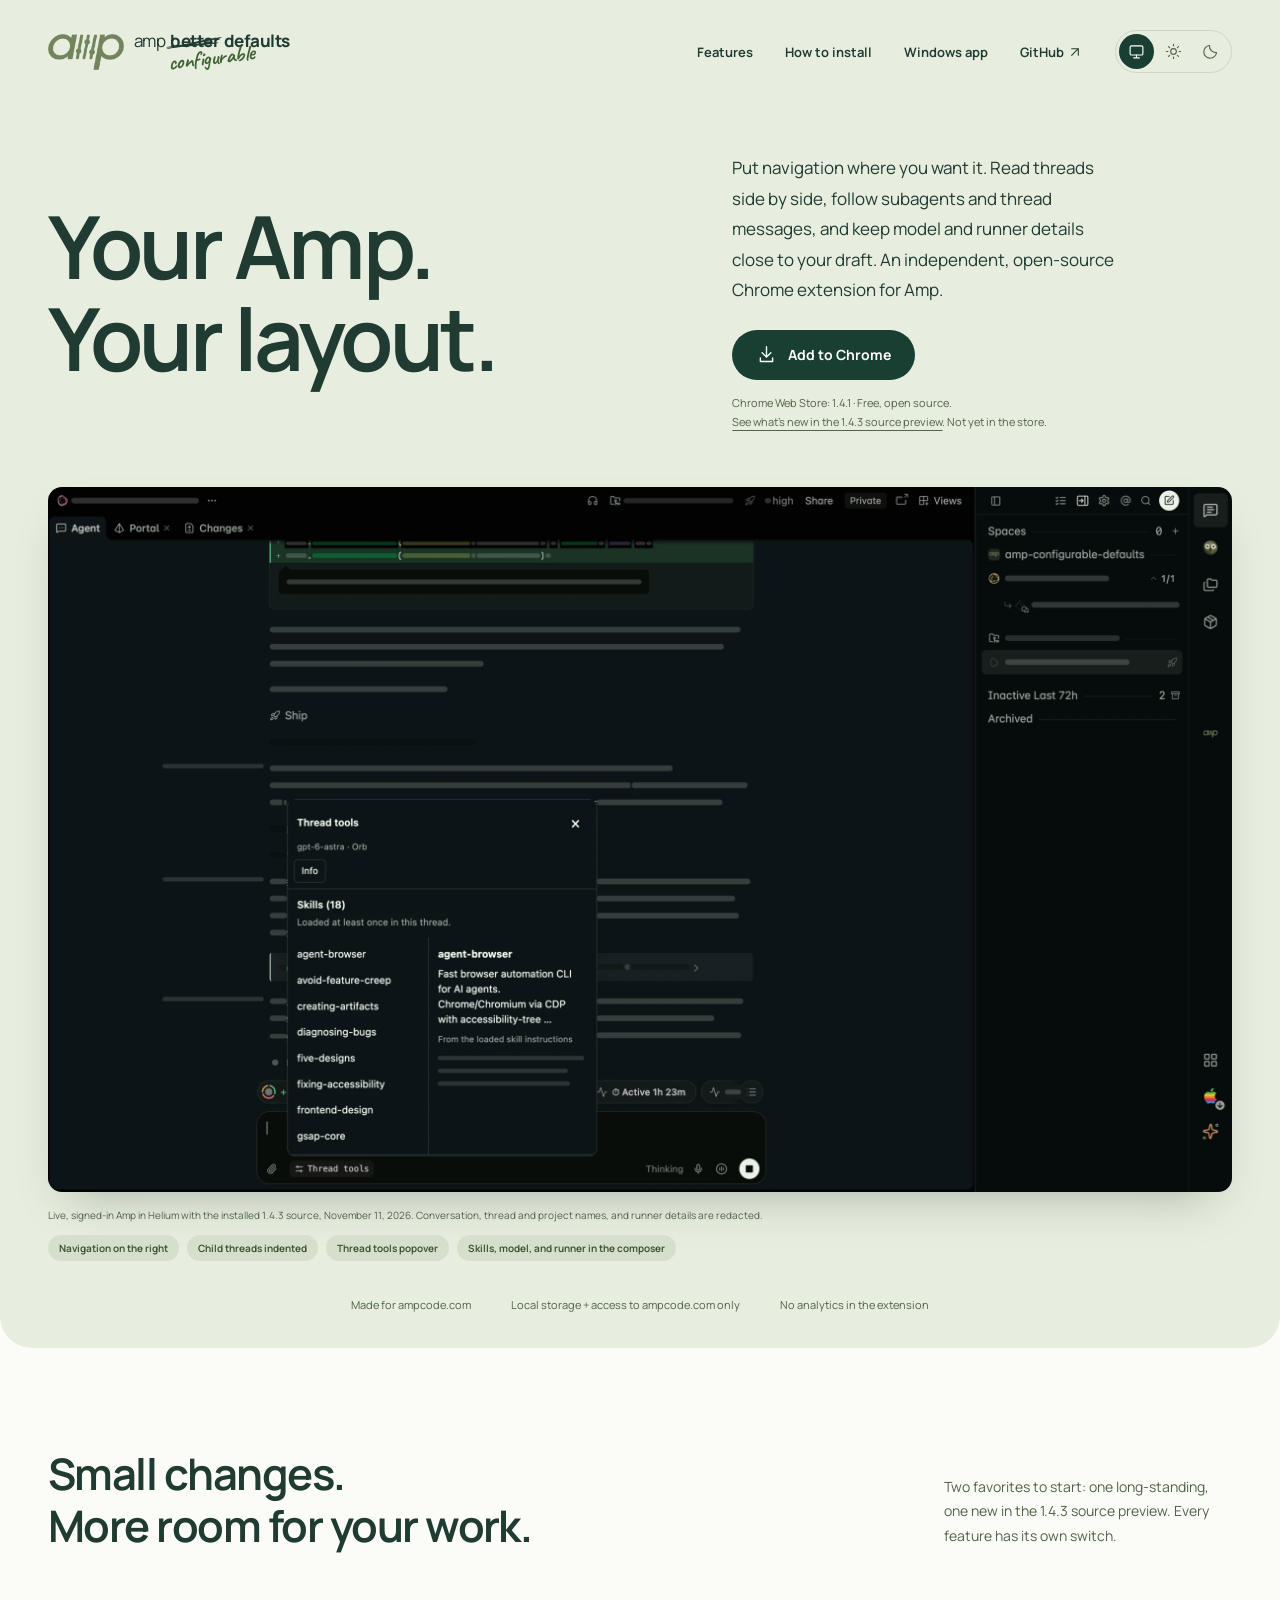
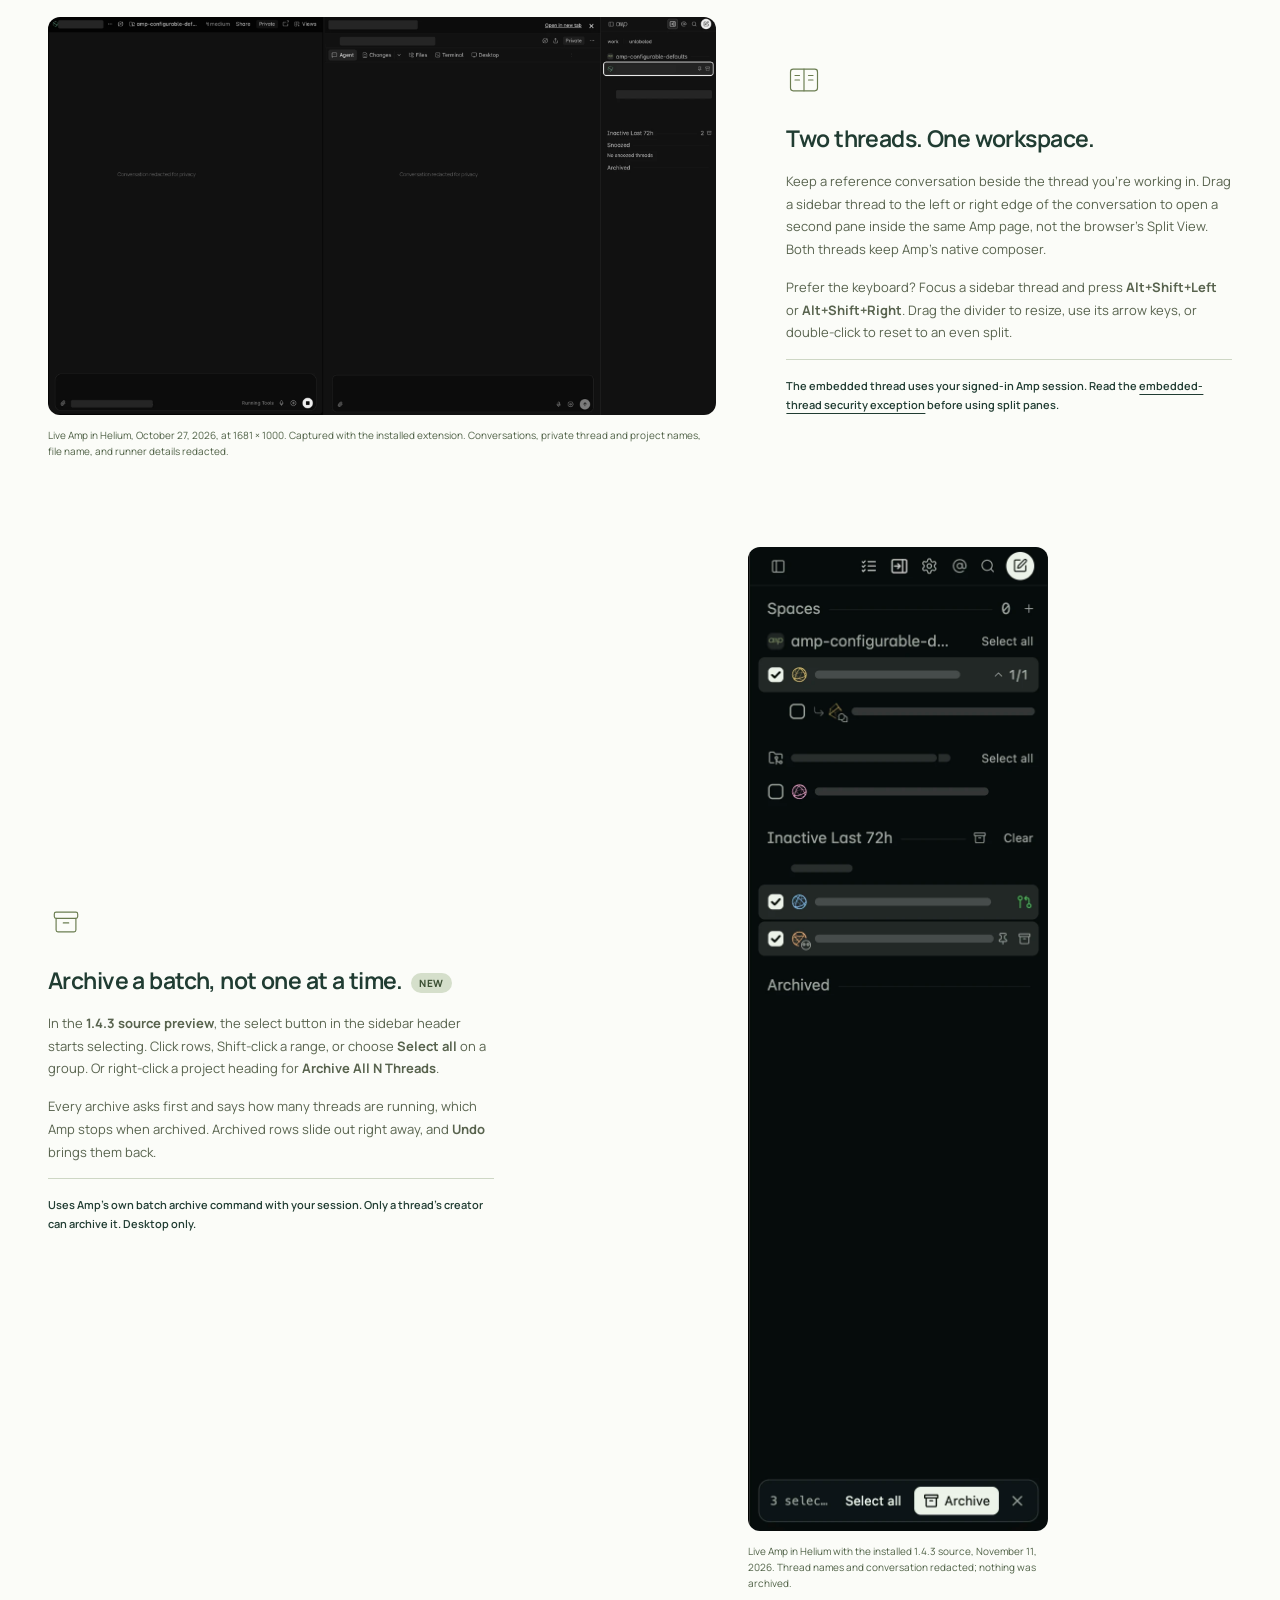
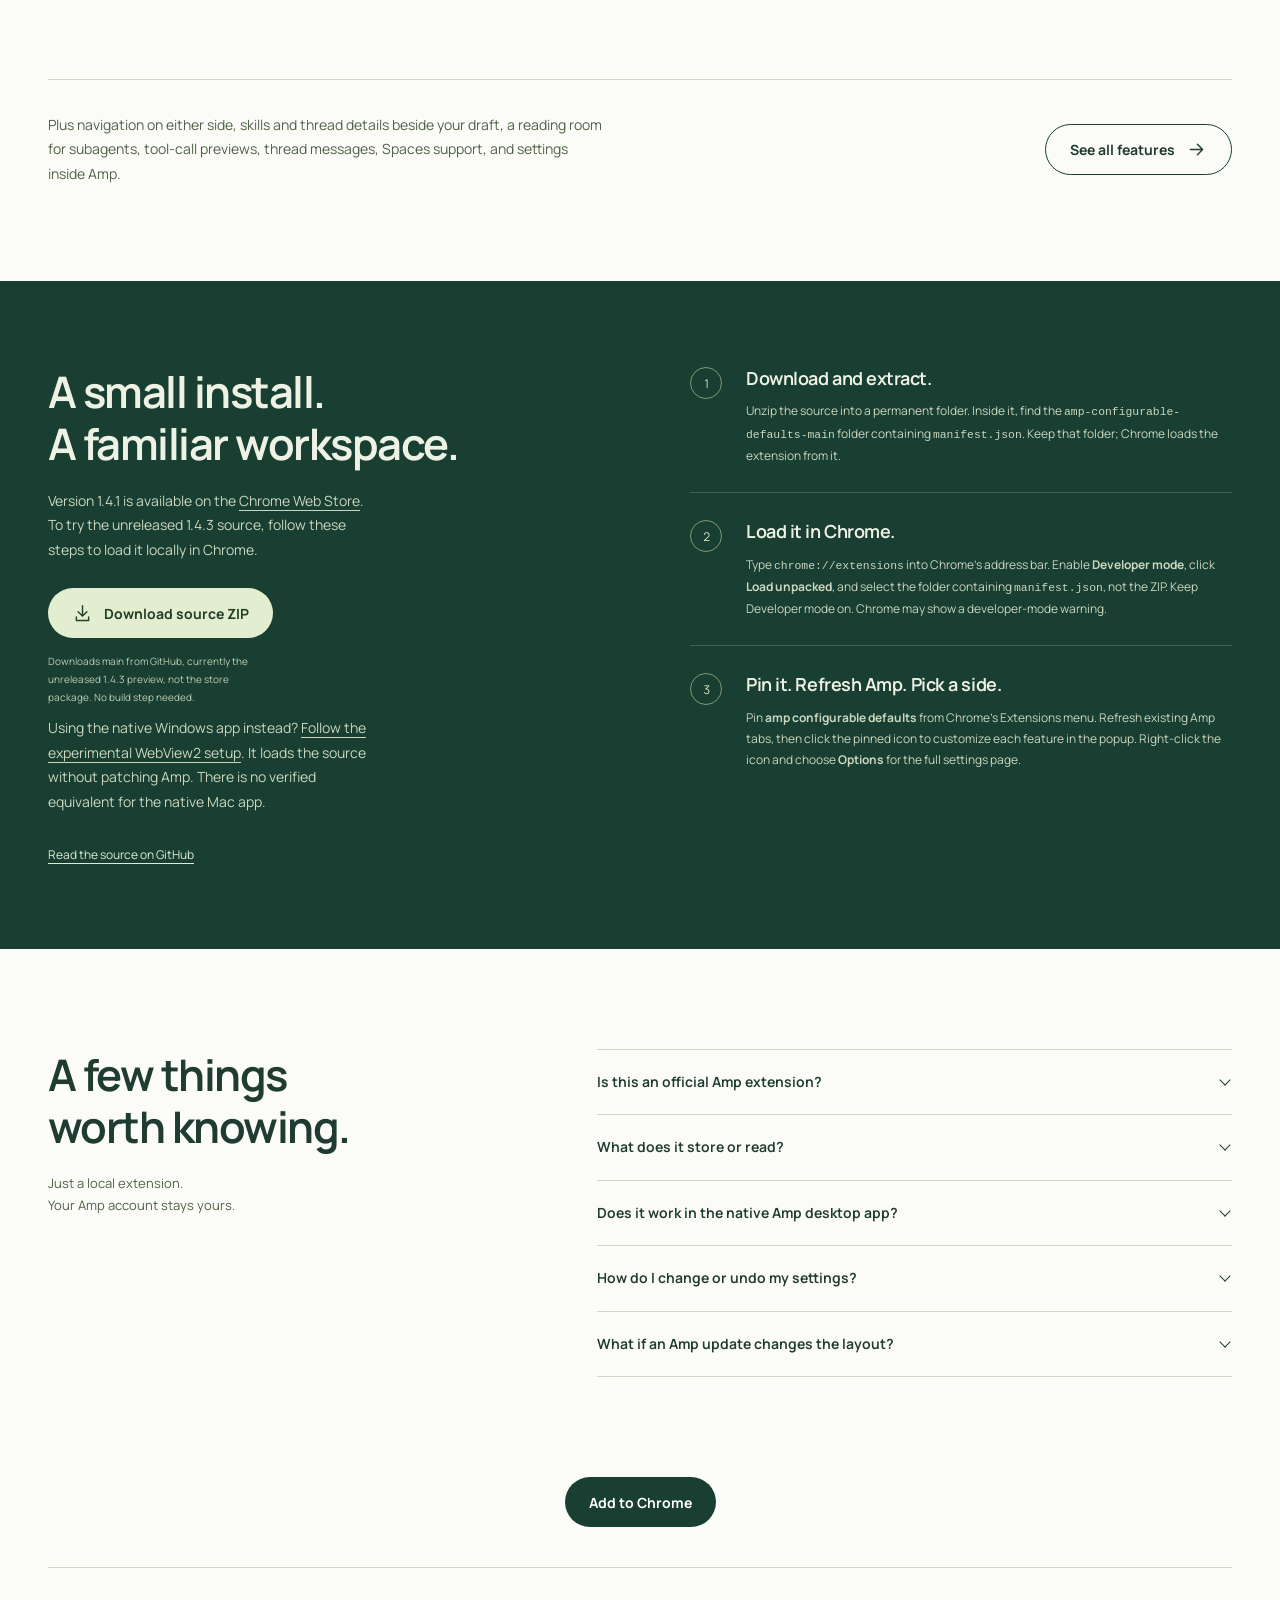
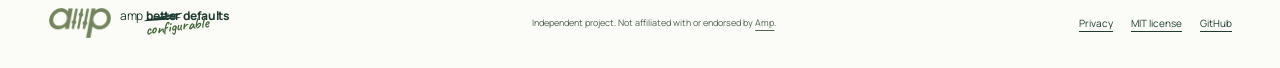
==== commit 4b8e1ec9: "docs: add a features page and trim the landing page to two highlights The landing page now highlight" ====
--- a/docs/index.html
+++ b/docs/index.html
@@ -15,6 +15,9 @@
       media="(prefers-color-scheme: dark)"
     />
     <script>
+      if (!window.CSSViewTransitionRule) {
+        document.documentElement.classList.add("page-enter");
+      }
       try {
         const theme = localStorage.getItem("landing-theme");
         if (theme === "light" || theme === "dark") {
@@ -72,7 +75,7 @@
           ></a
         >
         <nav aria-label="Main navigation">
-          <a href="#features">Features</a>
+          <a href="features/">Features</a>
           <a href="#install">How to install</a>
           <a href="windows/">Windows app</a>
           <a
@@ -146,7 +149,7 @@
               >
               <p class="install-note">
                 Chrome Web Store: 1.4.1 · Free, open source.<br />
-                <a href="#source-preview">See what's new in the 1.4.3 source preview</a>.
+                <a href="features/#source-preview">See what's new in the 1.4.3 source preview</a>.
                 Not yet in the store.
               </p>
             </div>
@@ -154,23 +157,22 @@
           <figure class="hero-shot">
             <img
               src="assets/hero-live.webp"
-              alt="Live Amp session with the extension: navigation on the right with child threads indented beneath their parents, the thread info orb pinned open on the conversation's left edge, and the composer showing the model and Orb runner. Conversation text and thread names are redacted."
+              alt="Live Amp with the 1.4.3 extension: navigation on the right with a child thread indented, and the Thread tools popover open above the composer showing the model and Orb, Info, and Skills (18) with an instruction excerpt. Conversation text and thread names are redacted."
               width="2400"
               height="1428"
               fetchpriority="high"
             />
             <figcaption>
               <span
-                >Historical capture of a real Amp session in Helium,
-                1681 × 1000, October 26, 2026. Private content is redacted.
-                The 1.4.3 source moves the floating info orb shown here into
-                the composer toolbar.</span
+                >Live, signed-in Amp in Helium with the installed 1.4.3
+                source, November 11, 2026. Conversation, thread and project
+                names, and runner details are redacted.</span
               >
               <ul class="hero-points" aria-label="Shown in this capture">
                 <li>Navigation on the right</li>
                 <li>Child threads indented</li>
-                <li>Earlier thread info card</li>
-                <li>Model and runner in the composer</li>
+                <li>Thread tools popover</li>
+                <li>Skills, model, and runner in the composer</li>
               </ul>
             </figcaption>
           </figure>
@@ -191,116 +193,9 @@
             Small changes.<br />More room for your work.
           </h2>
           <p>
-            Pick a side without switching anything else off. Configure the
-            features in the toolbar popup or Options, or use the sidebar
-            settings gear in the 1.4.3 source preview. Source-preview changes
-            below are not yet in the store's 1.4.1 release.
+            Two favorites to start: one long-standing, one new in the 1.4.3
+            source preview. Every feature has its own switch.
           </p>
-        </div>
-        <aside class="source-preview" id="source-preview" aria-labelledby="preview-title">
-          <div>
-            <h3 id="preview-title">New in the 1.4.3 source preview.</h3>
-            <p>
-              Skills and thread controls share the composer. Long tool calls
-              are easier to scan. Each visible Spaces conversation keeps its
-              own context. These changes are merged into <code>main</code>.
-            </p>
-          </div>
-          <a href="#install">Try the source preview</a>
-        </aside>
-        <div class="feature-story" id="composer-tools">
-          <div class="feature-copy">
-            <svg class="feature-icon" viewBox="0 0 40 40" aria-hidden="true">
-              <rect x="5" y="8" width="30" height="24" rx="3" />
-              <path d="M5 24h30M11 28h2m4 0h2m4 0h2M11 14h18m-18 5h11" />
-            </svg>
-            <h3>The thread's context, beside your draft.</h3>
-            <p>
-              In the <strong>1.4.3 source preview</strong>, successfully loaded
-              skills appear above the toolbar, each listed once. Hover or focus
-              a name for an instruction excerpt and location when available. Click
-              to open Amp's Skills settings in a new tab without losing your draft.
-            </p>
-            <p>
-              See the model, explicit effort setting, and runner name or
-              <strong>Orb</strong> beside <strong>Info</strong>,
-              <strong>Subagents</strong>, and, when messages exist,
-              <strong>Messages</strong>. Click Info for the thread's title,
-              project, mode, visibility, runner, and working directory when available.
-            </p>
-            <p>
-              When space gets tight, <strong>Thread tools</strong> folds these
-              controls into a popover above the toolbar. Your draft,
-              attachments, and send button stay available. In a roomy composer,
-              <strong>Skills</strong> opens the same panel. Info, Subagents,
-              and Messages opened from Thread tools have a <strong>Back</strong>
-              button to return to it.
-            </p>
-            <div class="feature-detail">
-              Desktop only. A + on the skill count means history is incomplete.
-              Read-only threads keep Info and Subagents in the title bar.
-            </div>
-          </div>
-          <div class="composer-captures">
-            <figure>
-              <img
-                src="assets/composer-skills-fixture.webp"
-                alt="Local fixture of the 1.4.2 composer with four loaded skills above the model, Orb label, Info, and Subagents controls."
-                width="1504"
-                height="365"
-                loading="lazy"
-              />
-              <figcaption>Roomy composer. Actual extension in a local fixture with synthetic data, not live Amp.</figcaption>
-            </figure>
-            <figure class="compact-capture">
-              <img
-                src="assets/thread-tools-fixture.webp"
-                alt="Local fixture of a crowded composer with the Thread tools popover open above its button, showing Info, Subagents (2), and Skills (4)."
-                width="972"
-                height="854"
-                loading="lazy"
-              />
-              <figcaption>Narrower composer, same local fixture. The popover opens above its button, not as a modal. Captured November 9, 2026.</figcaption>
-            </figure>
-          </div>
-        </div>
-        <div class="feature-story">
-          <div class="feature-copy">
-            <svg class="feature-icon" viewBox="0 0 40 40" aria-hidden="true">
-              <rect x="5" y="8" width="30" height="24" rx="3" />
-              <path d="M25 8v24M11 16h8m-8 6h5" />
-            </svg>
-            <h3>Put navigation on your side.</h3>
-            <p>
-              The sidebar starts on the right. Click the pinned extension icon
-              for settings. The sidebar header arrow and
-              <strong>Move sidebar to the right</strong> setting switch
-              placement only. The toolbar's R/L badge shows your saved side.
-            </p>
-            <p>
-              In right mode, drag the divider to set your width. Double-click to
-              restore Amp's width. Your choice stays put across tabs and browser
-              restarts.
-            </p>
-            <div class="feature-detail">
-              Child threads indent by depth on either side. Switching sides
-              keeps your other settings.
-            </div>
-          </div>
-          <figure>
-            <img
-              src="assets/right-sidebar.png"
-              alt="Privacy-redacted live Amp capture of the earlier 1.1 layout, with navigation on the right and child threads indented beneath their parent."
-              width="1280"
-              height="800"
-              loading="lazy"
-            />
-            <figcaption>
-              Earlier v1.1 layout in live Amp, Helium, 1280 × 800; October 24,
-              2026. Private content hidden. In v1.2 the header arrow switches
-              sides, not all features.
-            </figcaption>
-          </figure>
         </div>
         <div class="feature-story reverse" id="split-panes">
           <div class="feature-copy">
@@ -319,14 +214,7 @@
               Prefer the keyboard? Focus a sidebar thread and press
               <strong>Alt+Shift+Left</strong> or <strong>Alt+Shift+Right</strong>.
               Drag the divider to resize, use its arrow keys, or double-click
-              to reset to an even split. Drag the same thread to the other
-              edge to move its pane without reloading it.
-            </p>
-            <p>
-              Use the pane's close button before opening a different thread.
-              Closing or reloading ends the split; it isn't saved. New splits
-              need a window at least 768px wide. Existing panes stack vertically
-              below that width.
+              to reset to an even split.
             </p>
             <div class="feature-detail">
               The embedded thread uses your signed-in Amp session. Read the
@@ -350,164 +238,55 @@
             </figcaption>
           </figure>
         </div>
-        <div class="feature-story reverse">
+        <div class="feature-story" id="batch-archive">
           <div class="feature-copy">
             <svg class="feature-icon" viewBox="0 0 40 40" aria-hidden="true">
-              <rect x="5" y="8" width="30" height="24" rx="3" />
-              <path d="M16 8v24m-6-17h2m-2 5h2m9-5h9m-9 6h9m-9 5h6" />
+              <rect x="7" y="9" width="26" height="7" rx="2" />
+              <path d="M9 16v13a2 2 0 0 0 2 2h18a2 2 0 0 0 2-2V16m-14 5h6" />
             </svg>
-            <h3>Give subagents their own reading room.</h3>
-            <p>
-              Open <strong>Subagents</strong> from the desktop composer toolbar
-              in the <strong>1.4.3 source preview</strong>
-              for a compact agent list opposite navigation. Hover or focus
-              <strong>Task</strong> or <strong>Output</strong> to preview a
-              wider reading sheet. Click to pin it open.
-            </p>
-            <p>
-              Read headings, lists, links, code, and tables as formatted content,
-              rather than raw text. Formatted reading sheets are already in 1.4.1.
-              Files and Changes can stay alongside the list; narrower desktop
-              windows use an overlay. Escape closes the sheet first, then the
-              panel.
-              <strong>View original</strong> reveals the selected activity
-              inline, with smooth scrolling and highlighting.
+            <h3>Archive a batch, not one at a time. <span class="new-badge">New</span></h3>
+            <p>
+              In the <strong>1.4.3 source preview</strong>, the select button
+              in the sidebar header starts selecting. Click rows, Shift-click a
+              range, or choose <strong>Select all</strong> on a group. Or
+              right-click a project heading for <strong>Archive All N
+              Threads</strong>.
+            </p>
+            <p>
+              Every archive asks first and says how many threads are running,
+              which Amp stops when archived. Archived rows slide out right away,
+              and <strong>Undo</strong> brings them back.
             </p>
             <div class="feature-detail">
-              Compact inline summaries remain on mobile and when the panel is
-              off. Click one to expand Amp's original content.
+              Uses Amp's own batch archive command with your session. Only a
+              thread's creator can archive it. Desktop only.
             </div>
           </div>
-          <figure>
+          <figure class="sidebar-capture">
             <img
-              src="assets/right-subagents.png"
-              alt="Privacy-redacted live Amp capture of the earlier v1.1 layout, with two finished subagents in a left-side panel and navigation on the right."
-              width="1280"
-              height="800"
+              src="assets/batch-archive-live.webp"
+              alt="Live Amp sidebar in selection mode: three threads checked, groups offering Select all or Clear, and a bar above the footer showing 3 selected, Select all, and Archive. Thread names are redacted."
+              width="610"
+              height="2000"
               loading="lazy"
             />
             <figcaption>
-              Earlier v1.1 layout in live Amp, Helium, 1280 × 800; October 24,
-              2026. Private content hidden. Current Task and Output open in
-              separate formatted sheets. The 1.4.3 source moves the Subagents
-              control into the composer.
+              Live Amp in Helium with the installed 1.4.3 source, November 11,
+              2026. Thread names and conversation redacted; nothing was archived.
             </figcaption>
           </figure>
         </div>
-        <div class="feature-story" id="tool-previews">
-          <div class="feature-copy">
-            <svg class="feature-icon" viewBox="0 0 40 40" aria-hidden="true">
-              <rect x="5" y="8" width="30" height="24" rx="3" />
-              <path d="m11 15 4 4-4 4m9 0h8" />
-            </svg>
-            <h3>Scan the work. Open the details.</h3>
-            <p>
-              Long tool-call sections start with a fading preview of the first
-              five calls. Click the preview or status header to reveal all
-              loaded calls. Individual outputs stay closed until you open them.
-            </p>
-            <p>
-              The <strong>1.4.3 source preview</strong> adds a
-              <strong>Fade long tool-call sections</strong> setting. With it
-              enabled, long Bash commands show eight displayed lines, including
-              wrapped lines. <strong>Show full command</strong> reveals the
-              rest; <strong>Show less</strong> folds it back.
-            </p>
-            <p>
-              Bash, Read, Grep, and List activity use readable code blocks,
-              preserving full commands, search patterns, and file line ranges.
-              Read, Grep, and List show Amp's summaries, not invented shell commands.
-            </p>
-            <div class="feature-detail">
-              Turn fading off to show all calls and complete commands. Turn
-              <strong>Expand tool-call sections</strong> off to keep sections
-              collapsed as in Amp until you open them.
-              Works on either sidebar side and at narrow widths. Expansion is
-              temporary; only your preferences are saved.
-            </div>
-          </div>
-          <figure>
-            <img
-              src="assets/tool-preview-fixture.webp"
-              alt="Local fixture of a tool-call section with its first five Bash, Read, List, and Grep calls shown in fading code blocks."
-              width="1696"
-              height="651"
-              loading="lazy"
-            />
-            <figcaption>
-              Actual 1.4.2 extension in a local fixture, November 9, 2026.
-              Synthetic tool calls, not a live Amp session.
-            </figcaption>
-          </figure>
-        </div>
-        <div class="more-features">
-          <article id="thread-messages">
-            <h3>Follow messages between threads.</h3>
-            <p>
-              The Messages control appears only when threads have exchanged
-              messages. Read each message, see delivery status and attachment
-              counts, or jump to its original transcript entry. The
-              <strong>1.4.3 source preview</strong> puts the newest messages first.
-              This panel reads messages; it never sends them.
-            </p>
-          </article>
-          <article id="spaces">
-            <h3>Keep Spaces conversations separate.</h3>
-            <p>
-              In the <strong>1.4.3 source preview</strong>, each visible
-              coordinator or worker gets its own context, Info, Messages,
-              Subagents, and tool previews. Switching workers clears the
-              previous worker's controls. Space workers aren't counted as Task
-              subagents.
-            </p>
-          </article>
-          <article id="timestamp-dates">
-            <h3>Put a date on the conversation.</h3>
-            <p>
-              The <strong>1.4.3 source preview</strong> can add full calendar
-              dates to Amp's message times. Enable Amp's
-              <strong>Always Show Timestamps</strong>, or hold Option or Alt
-              to see them. The date option is off by default and makes no extra
-              requests. Amp controls when timestamps are visible.
-            </p>
-          </article>
-          <article>
-            <h3>Keep tools opposite navigation.</h3>
-            <p>
-              Files, Changes, Terminal, Desktop, and Portal move left in
-              right-sidebar mode. Their dividers resize in the direction you
-              drag.
-            </p>
-          </article>
-          <article>
-            <h3>Less hunting. More reading.</h3>
-            <p>
-              Right-sidebar thread cards open to the left on hover or keyboard
-              focus. Tool rows get a subtle tint; active subagent dots pulse
-              gently, or stay still with reduced motion.
-            </p>
-          </article>
-          <article>
-            <h3>Keep the settings you choose.</h3>
-            <p>
-              Sidebar placement, panel choices, and the saved right-side width
-              apply across open Amp tabs and survive restarts. Preferences stay
-              in the local browser or app profile, not synced between devices
-              or shared between Chrome and the Windows app.
-              Switching sides doesn't switch off other features.
-            </p>
-          </article>
-          <article id="sidebar-settings">
-            <h3>Settings without a browser toolbar.</h3>
-            <p>
-              In the <strong>1.4.3 source preview</strong>, the gear in Amp's
-              sidebar header opens the same settings inside the page. It stays
-              available even if you hide the placement switch. Each of the
-              twelve checkboxes is independent; all default on except full
-              timestamp dates. Split panes, inline summaries, and activity
-              styling have no separate checkbox. Desktop only.
-            </p>
-          </article>
+        <div class="features-more">
+          <p>
+            Plus navigation on either side, skills and thread details beside
+            your draft, a reading room for subagents, tool-call previews,
+            thread messages, Spaces support, and settings inside Amp.
+          </p>
+          <a class="button secondary" href="features/"
+            >See all features
+            <svg viewBox="0 0 24 24" aria-hidden="true">
+              <path d="M5 12h14m-6-6 6 6-6 6" /></svg
+          ></a>
         </div>
       </section>
       <section
@@ -607,8 +386,8 @@
             <p>
               The extension needs local storage and access to ampcode.com only.
               Chrome may describe that access as reading and changing site data.
-              The 1.4.3 source uses thirteen local preferences, including the
-              new skills and fading options. The store's 1.4.1 release uses
+              The 1.4.3 source uses fourteen local preferences, including the
+              new skills, fading, and batch archive options. The store's 1.4.1 release uses
               eleven. Preferences aren't synced between devices. Subagent
               reading sheets use content Amp has already rendered; they don't
               fetch older history or save prompts and results.
--- a/docs/landing.css
+++ b/docs/landing.css
@@ -870,6 +870,265 @@
 .guide-header .theme-control input:checked ~ span {
   color: light-dark(white, #17251b);
 }
+.new-badge {
+  display: inline-block;
+  vertical-align: 0.2em;
+  margin-left: 4px;
+  padding: 2px 8px;
+  border-radius: 20px;
+  background: light-dark(#d5dfcb, #2b3a2e);
+  color: light-dark(#3d5135, var(--olive));
+  font-size: 10px;
+  font-weight: 750;
+  letter-spacing: 0.04em;
+  line-height: 1.6;
+  text-transform: uppercase;
+  white-space: nowrap;
+}
+.secondary {
+  border: 1px solid light-dark(var(--forest), var(--olive));
+  transition:
+    background-color 160ms,
+    color 160ms,
+    gap 220ms cubic-bezier(0.2, 0.7, 0.2, 1);
+}
+.secondary:hover {
+  background: light-dark(var(--forest), var(--olive));
+  color: light-dark(#fff, #17251b);
+  gap: 15px;
+}
+.sidebar-capture {
+  width: min(100%, 300px);
+  margin-inline: auto;
+}
+.features-more {
+  display: flex;
+  align-items: center;
+  justify-content: space-between;
+  gap: 24px 48px;
+  flex-wrap: wrap;
+  padding-top: 33px;
+  border-top: 1px solid var(--line);
+}
+.features-more p {
+  max-width: 62ch;
+  font-size: 14px;
+  color: var(--muted);
+  margin: 0;
+}
+.page-intro {
+  padding-block: 50px 64px;
+}
+.page-intro h1 {
+  font-size: clamp(48px, 6vw, 84px);
+  margin-bottom: 28px;
+}
+.page-intro > p:not(.guide-kicker) {
+  max-width: 60ch;
+  font-size: 16px;
+  margin-bottom: 32px;
+}
+.feature-jump {
+  justify-content: flex-start;
+  gap: 8px;
+}
+.feature-jump a {
+  padding: 7px 14px;
+  border: 1px solid var(--line);
+  border-radius: 20px;
+  transition:
+    background-color 160ms,
+    border-color 160ms;
+}
+.feature-jump a:hover {
+  text-decoration: none;
+  background: light-dark(#d5dfcb, #2b3a2e);
+  border-color: transparent;
+}
+nav a[aria-current="page"] {
+  text-decoration: underline;
+  text-decoration-thickness: 2px;
+}
+.feature-group {
+  padding-top: 88px;
+}
+.feature-group + .feature-group {
+  border-top: 1px solid var(--line);
+  margin-top: 88px;
+}
+#source-preview + .feature-group {
+  margin-top: 64px;
+}
+.group-heading {
+  display: flex;
+  align-items: flex-end;
+  justify-content: space-between;
+  gap: 16px 60px;
+  flex-wrap: wrap;
+  margin-bottom: 56px;
+}
+.group-heading h2 {
+  margin-bottom: 0;
+}
+.group-heading p {
+  max-width: 44ch;
+  font-size: 14px;
+  color: var(--muted);
+  margin-bottom: 4px;
+}
+.group-heading p a {
+  display: block;
+  margin-top: 6px;
+  font-weight: 700;
+  color: var(--ink);
+}
+.whats-new {
+  display: grid;
+  grid-template-columns: repeat(3, 1fr);
+  gap: 16px;
+  list-style: none;
+  margin: 0;
+  padding: 0;
+}
+.whats-new a {
+  display: flex;
+  flex-direction: column;
+  gap: 6px;
+  height: 100%;
+  padding: 22px 24px;
+  border-radius: 16px;
+  background: var(--sage);
+  text-decoration: none;
+  transition:
+    transform 260ms cubic-bezier(0.2, 0.7, 0.2, 1),
+    box-shadow 260ms;
+}
+.whats-new a:hover {
+  transform: translateY(-3px);
+  box-shadow: 0 16px 30px -22px light-dark(#263a3580, #000);
+}
+.whats-new strong {
+  font-size: 15px;
+}
+.whats-new span {
+  font-size: 12px;
+  line-height: 1.6;
+  color: var(--muted);
+}
+.feature-group .more-features {
+  margin-top: 8px;
+}
+.table-scroll {
+  overflow-x: auto;
+  margin-top: 64px;
+}
+.settings-table {
+  width: 100%;
+  border-collapse: collapse;
+  font-size: 12px;
+  line-height: 1.6;
+}
+.settings-table caption {
+  caption-side: bottom;
+  text-align: left;
+  font-size: 11px;
+  color: var(--muted);
+  padding-top: 14px;
+}
+.settings-table th,
+.settings-table td {
+  text-align: left;
+  vertical-align: top;
+  padding: 12px 16px 12px 0;
+  border-bottom: 1px solid var(--line);
+}
+.settings-table thead th {
+  font-size: 11px;
+  color: var(--muted);
+}
+.settings-table tbody th {
+  font-weight: 650;
+}
+.settings-table td {
+  color: var(--muted);
+}
+.settings-table td:nth-child(2) {
+  white-space: nowrap;
+}
+.closing {
+  align-items: center;
+  flex-direction: column;
+  gap: 4px;
+}
+@media (max-width: 1000px) {
+  .whats-new {
+    grid-template-columns: repeat(2, 1fr);
+  }
+}
+@media (max-width: 700px) {
+  .page-intro {
+    padding-block: 32px 44px;
+  }
+  .page-intro > p:not(.guide-kicker) {
+    font-size: 14px;
+  }
+  .feature-group {
+    padding-top: 56px;
+  }
+  .feature-group + .feature-group,
+  #source-preview + .feature-group {
+    margin-top: 56px;
+  }
+  .group-heading {
+    margin-bottom: 36px;
+  }
+  .whats-new {
+    grid-template-columns: 1fr;
+  }
+  .settings-table {
+    min-width: 520px;
+  }
+}
+
+/* Route transitions. Chromium cross-fades pages natively; other browsers
+   get the page-enter/page-leave fallback driven by landing.js. */
+@view-transition {
+  navigation: auto;
+}
+.header-band {
+  view-transition-name: header;
+}
+::view-transition-group(header) {
+  animation-duration: 420ms;
+}
+::view-transition-old(root) {
+  animation: page-out 220ms cubic-bezier(0.4, 0, 1, 1) both;
+}
+::view-transition-new(root) {
+  animation: page-in 460ms cubic-bezier(0.2, 0.7, 0.2, 1) 80ms both;
+}
+@keyframes page-out {
+  to {
+    opacity: 0;
+    transform: translateY(-10px);
+    filter: blur(3px);
+  }
+}
+@keyframes page-in {
+  from {
+    opacity: 0;
+    transform: translateY(16px);
+    filter: blur(4px);
+  }
+}
+.page-enter main,
+.page-enter .site-footer {
+  animation: page-in 460ms cubic-bezier(0.2, 0.7, 0.2, 1) both;
+}
+.page-leave main,
+.page-leave .site-footer {
+  animation: page-out 200ms cubic-bezier(0.4, 0, 1, 1) both;
+}
 @media (prefers-color-scheme: dark) {
   :root {
     color-scheme: dark;
@@ -893,4 +1152,13 @@
   *::after {
     transition: none !important;
   }
-}
+  @view-transition {
+    navigation: none;
+  }
+  .page-enter main,
+  .page-enter .site-footer,
+  .page-leave main,
+  .page-leave .site-footer {
+    animation: none;
+  }
+}
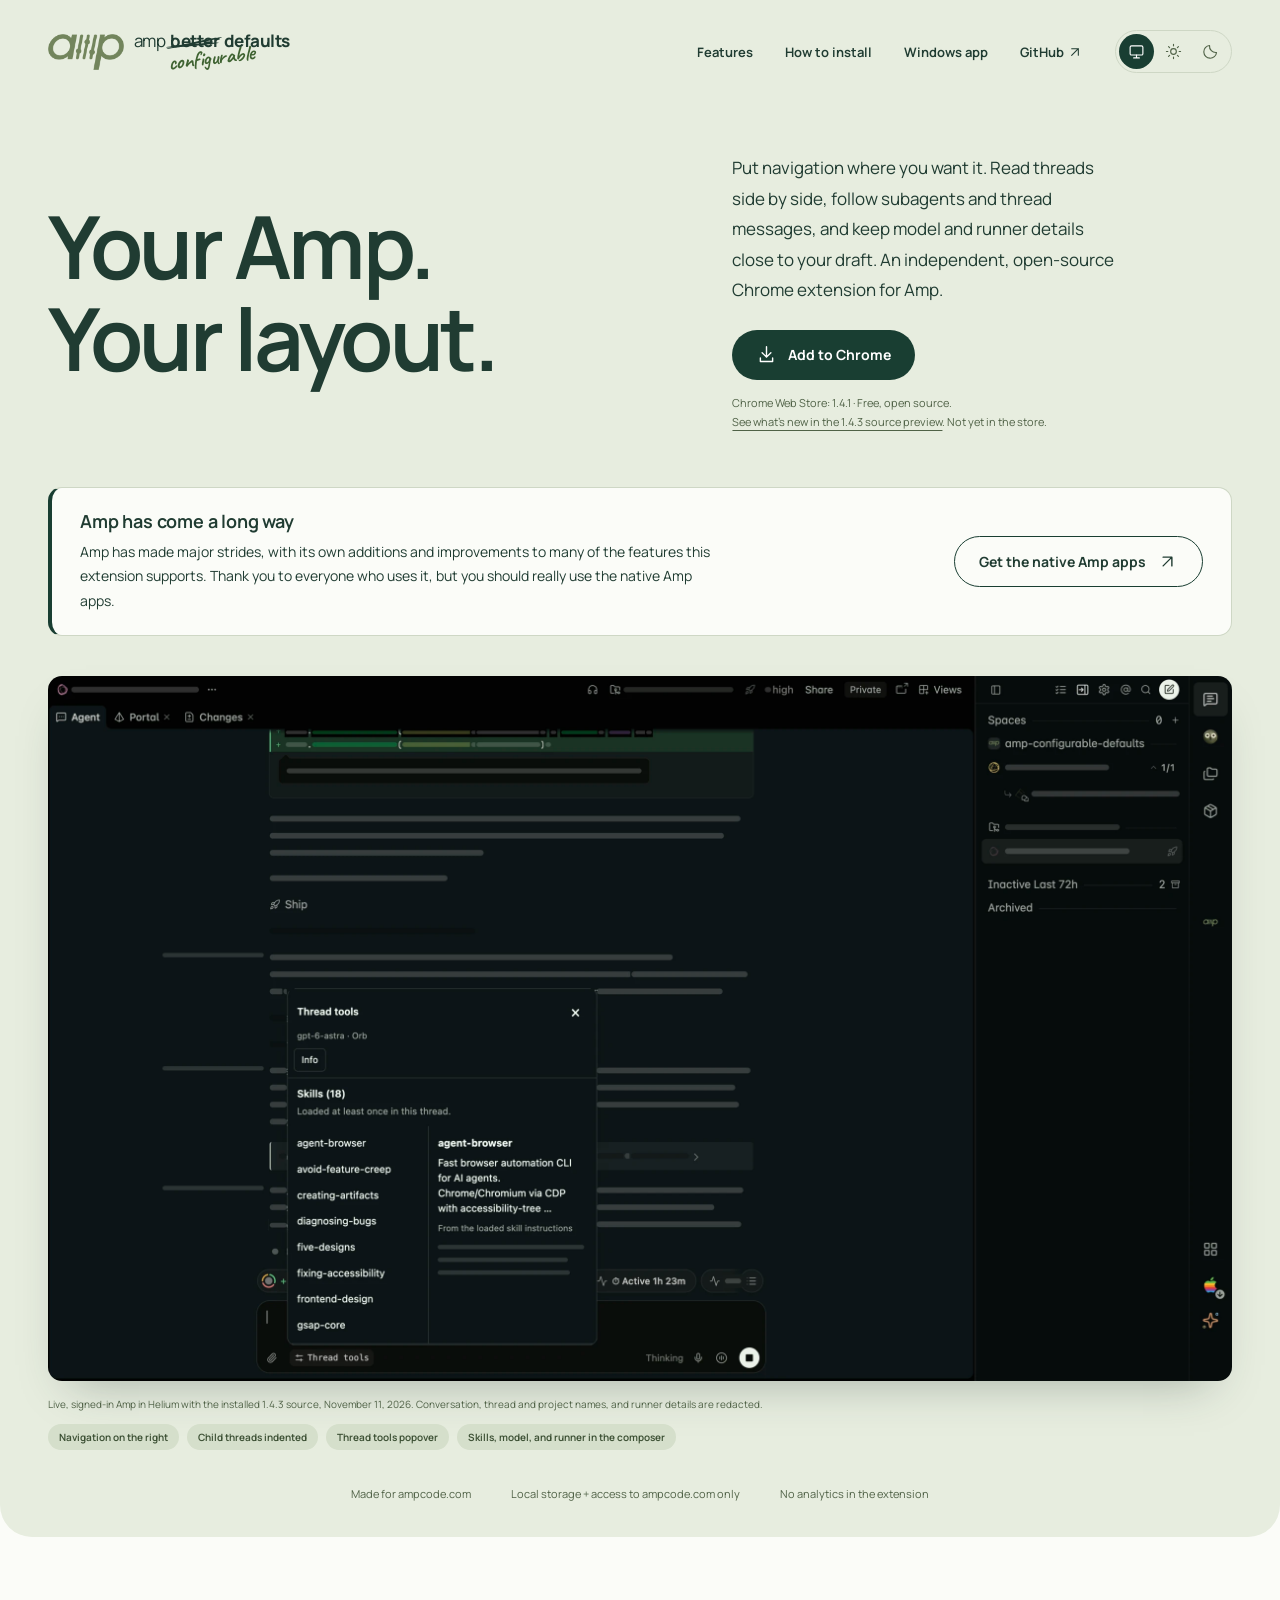
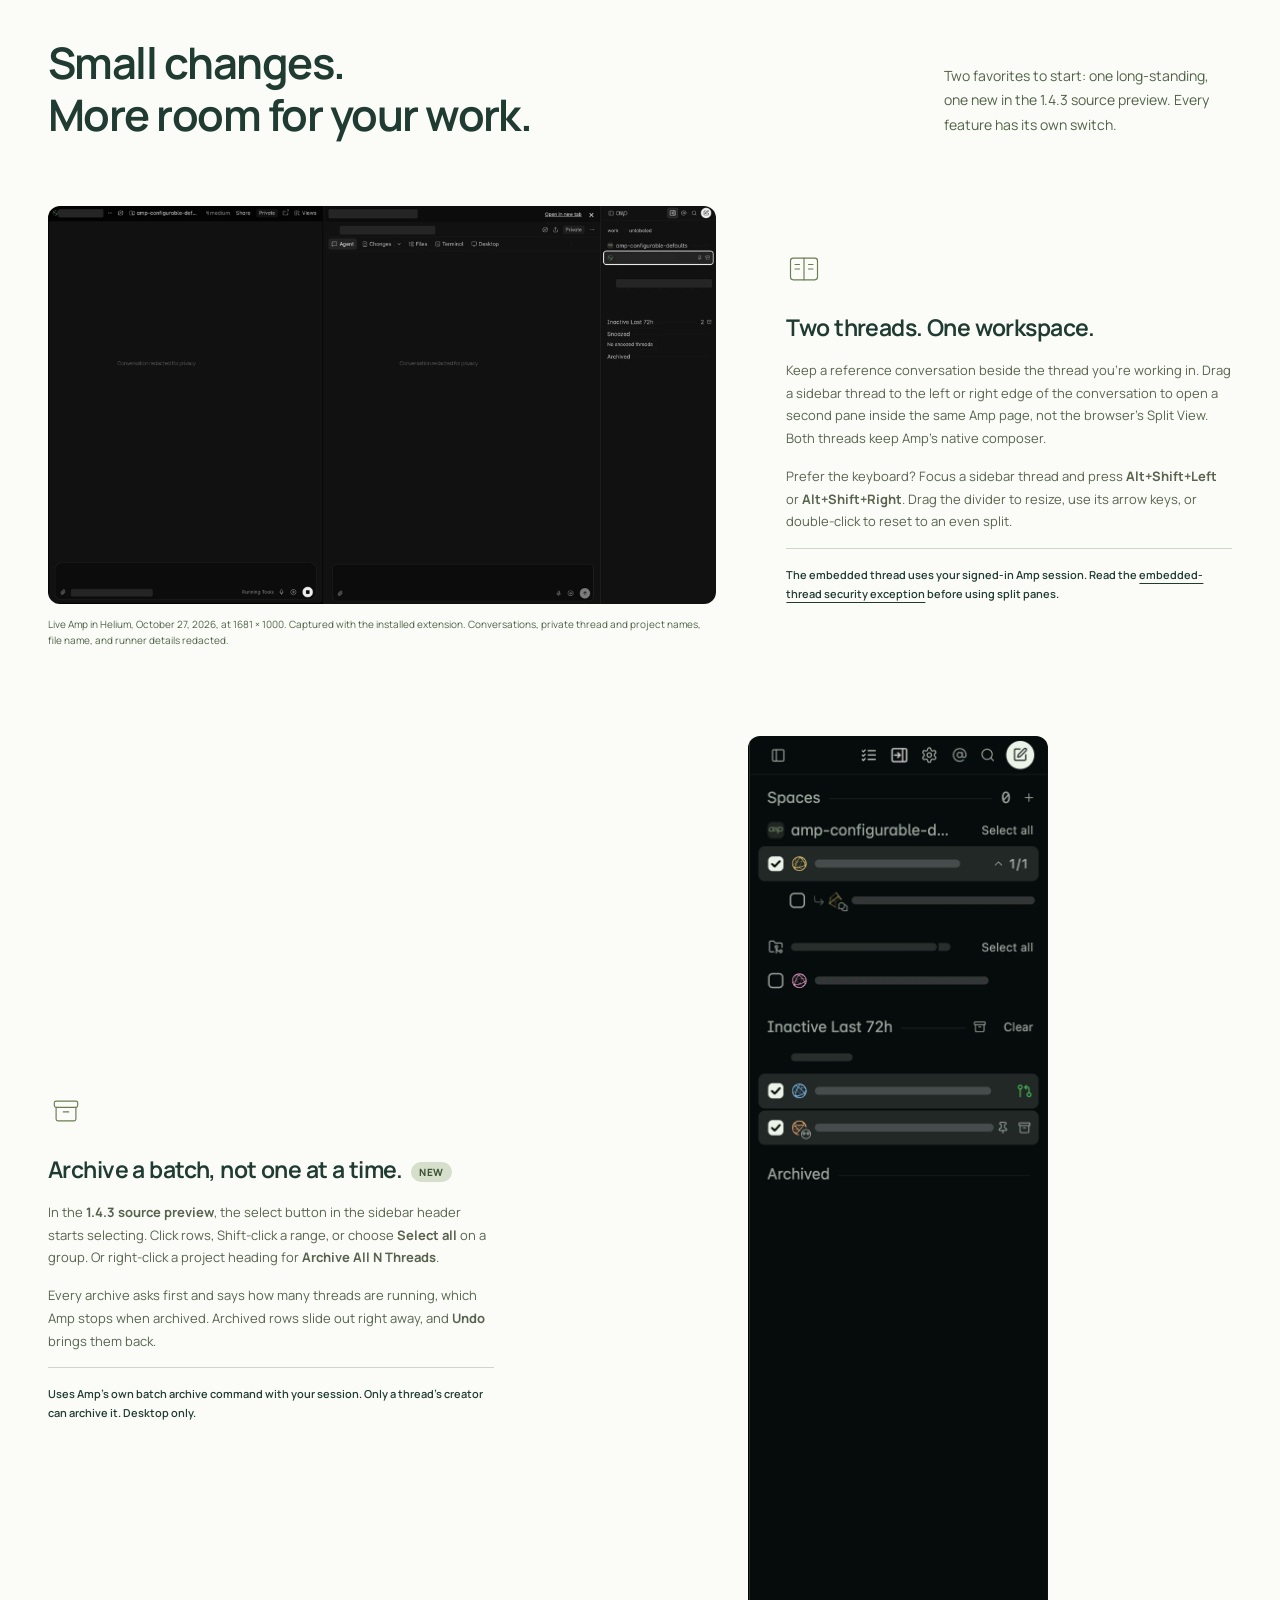
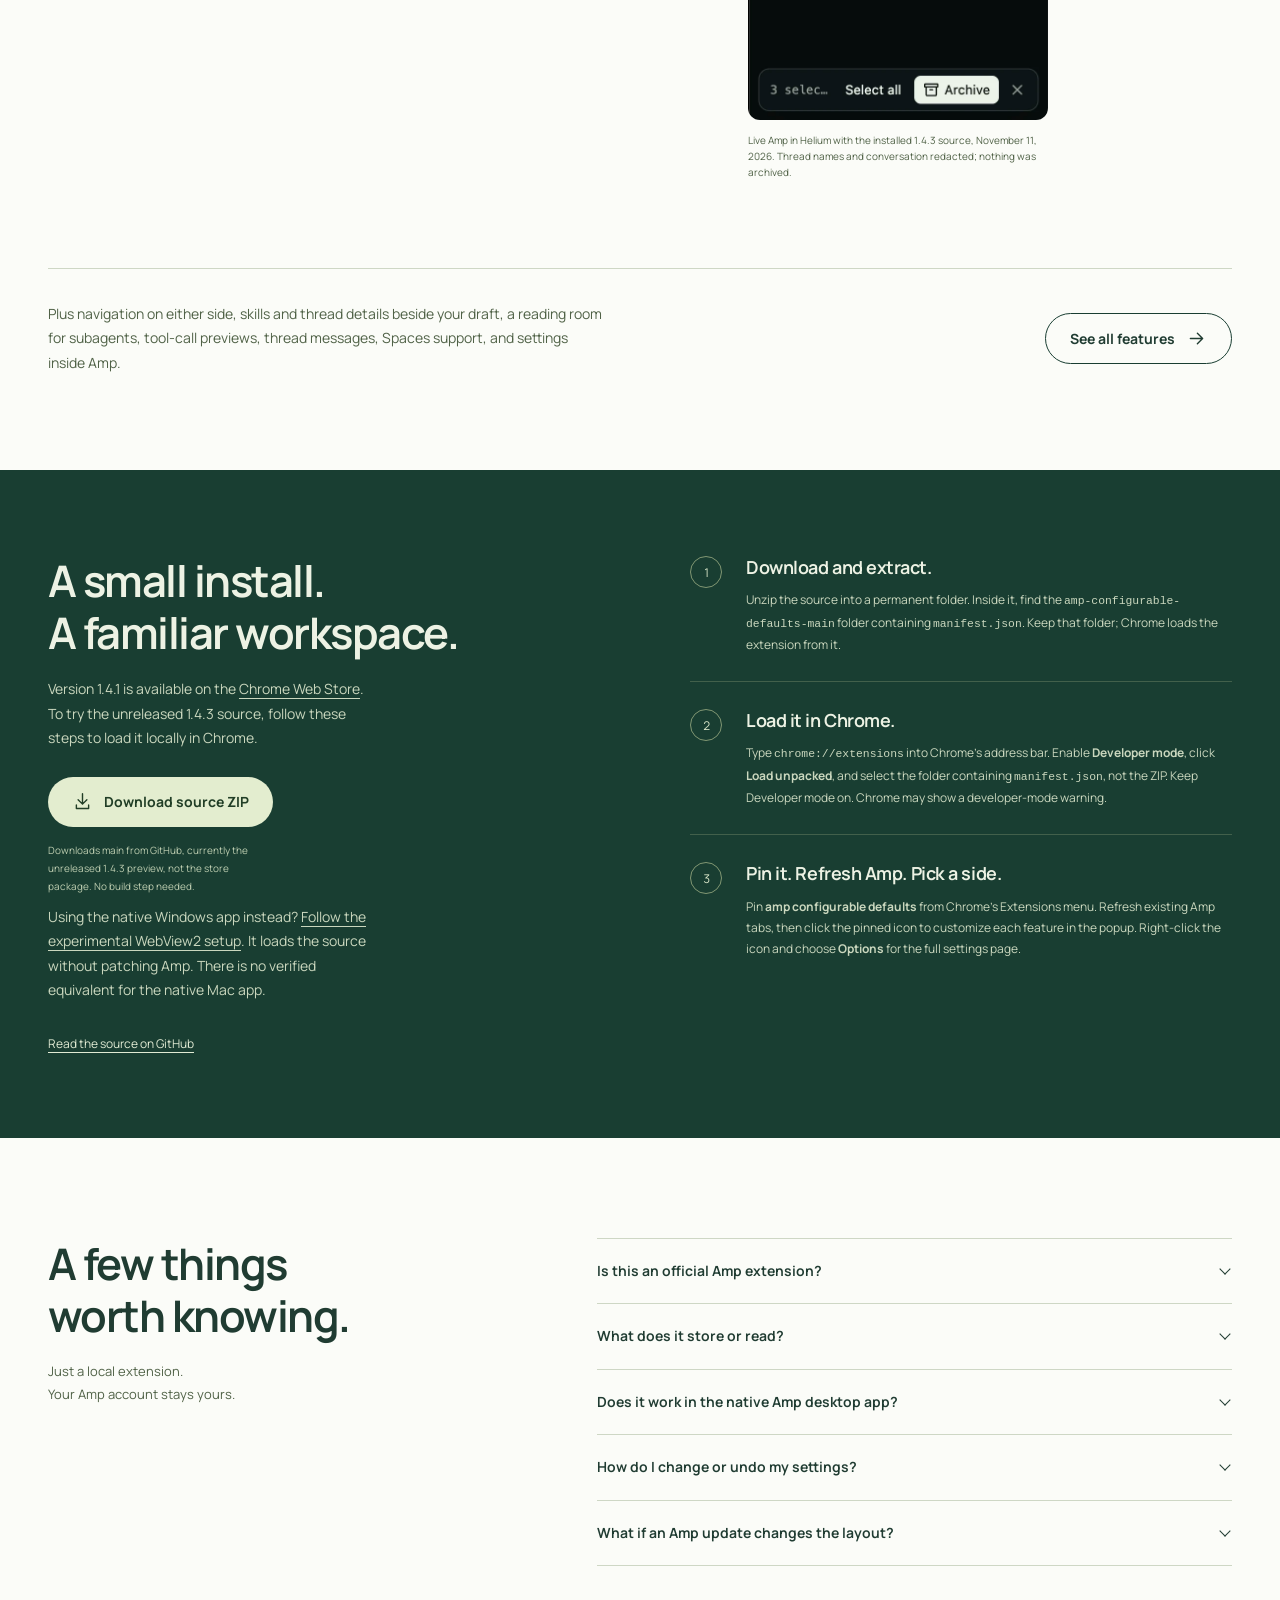
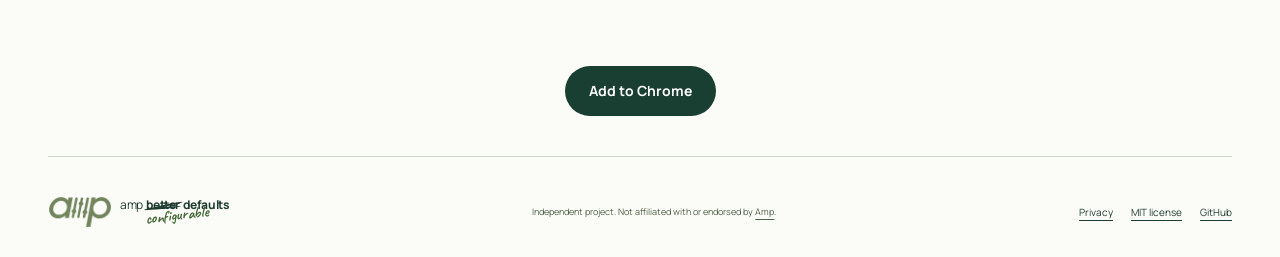
==== commit 39fcc396: "docs: point landing readers to the native Amp apps The hero now has a note that Amp has made major s" ====
--- a/docs/index.html
+++ b/docs/index.html
@@ -154,6 +154,22 @@
               </p>
             </div>
           </div>
+          <aside class="native-note" aria-labelledby="native-note-title">
+            <div>
+              <h2 id="native-note-title">Amp has come a long way</h2>
+              <p>
+                Amp has made major strides, with its own additions and
+                improvements to many of the features this extension supports.
+                Thank you to everyone who uses it, but you should
+                <em>really</em> use the native Amp apps.
+              </p>
+            </div>
+            <a class="button secondary" href="https://ampcode.com/download"
+              >Get the native Amp apps
+              <svg viewBox="0 0 24 24" aria-hidden="true">
+                <path d="M7 17 17 7M7 7h10v10" /></svg
+            ></a>
+          </aside>
           <figure class="hero-shot">
             <img
               src="assets/hero-live.webp"
--- a/docs/landing.css
+++ b/docs/landing.css
@@ -293,6 +293,32 @@
   color: var(--muted);
   margin: 13px 0 0;
 }
+.native-note {
+  display: flex;
+  align-items: center;
+  justify-content: space-between;
+  gap: 24px 48px;
+  margin-bottom: 40px;
+  padding: 22px 28px;
+  border: 1px solid var(--line);
+  border-left: 4px solid light-dark(var(--forest), var(--olive));
+  border-radius: 14px;
+  background: var(--paper);
+}
+.native-note h2 {
+  font-size: 18px;
+  letter-spacing: -0.01em;
+  line-height: 1.3;
+  margin-bottom: 6px;
+}
+.native-note p {
+  font-size: 14px;
+  max-width: 72ch;
+  margin-bottom: 0;
+}
+.native-note .button {
+  flex-shrink: 0;
+}
 .hero-shot img {
   border-radius: 14px;
   outline: 1px solid light-dark(transparent, var(--line));
@@ -697,6 +723,16 @@
   }
   .install-note {
     font-size: 10px;
+  }
+  .native-note {
+    flex-direction: column;
+    align-items: flex-start;
+    gap: 18px;
+    margin-bottom: 28px;
+    padding: 18px 20px;
+  }
+  .native-note p {
+    font-size: 13px;
   }
   .opening-footer {
     flex-wrap: wrap;
@@ -1018,6 +1054,17 @@
 .feature-group .more-features {
   margin-top: 8px;
 }
+.more-features .pictured {
+  grid-column: 1 / -1;
+  display: grid;
+  grid-template-columns: 0.8fr 1.2fr;
+  gap: 20px 70px;
+  align-items: center;
+}
+.pictured figure img {
+  width: auto;
+  max-width: 100%;
+}
 .table-scroll {
   overflow-x: auto;
   margin-top: 64px;
@@ -1069,6 +1116,9 @@
   .page-intro {
     padding-block: 32px 44px;
   }
+  .more-features .pictured {
+    grid-template-columns: 1fr;
+  }
   .page-intro > p:not(.guide-kicker) {
     font-size: 14px;
   }
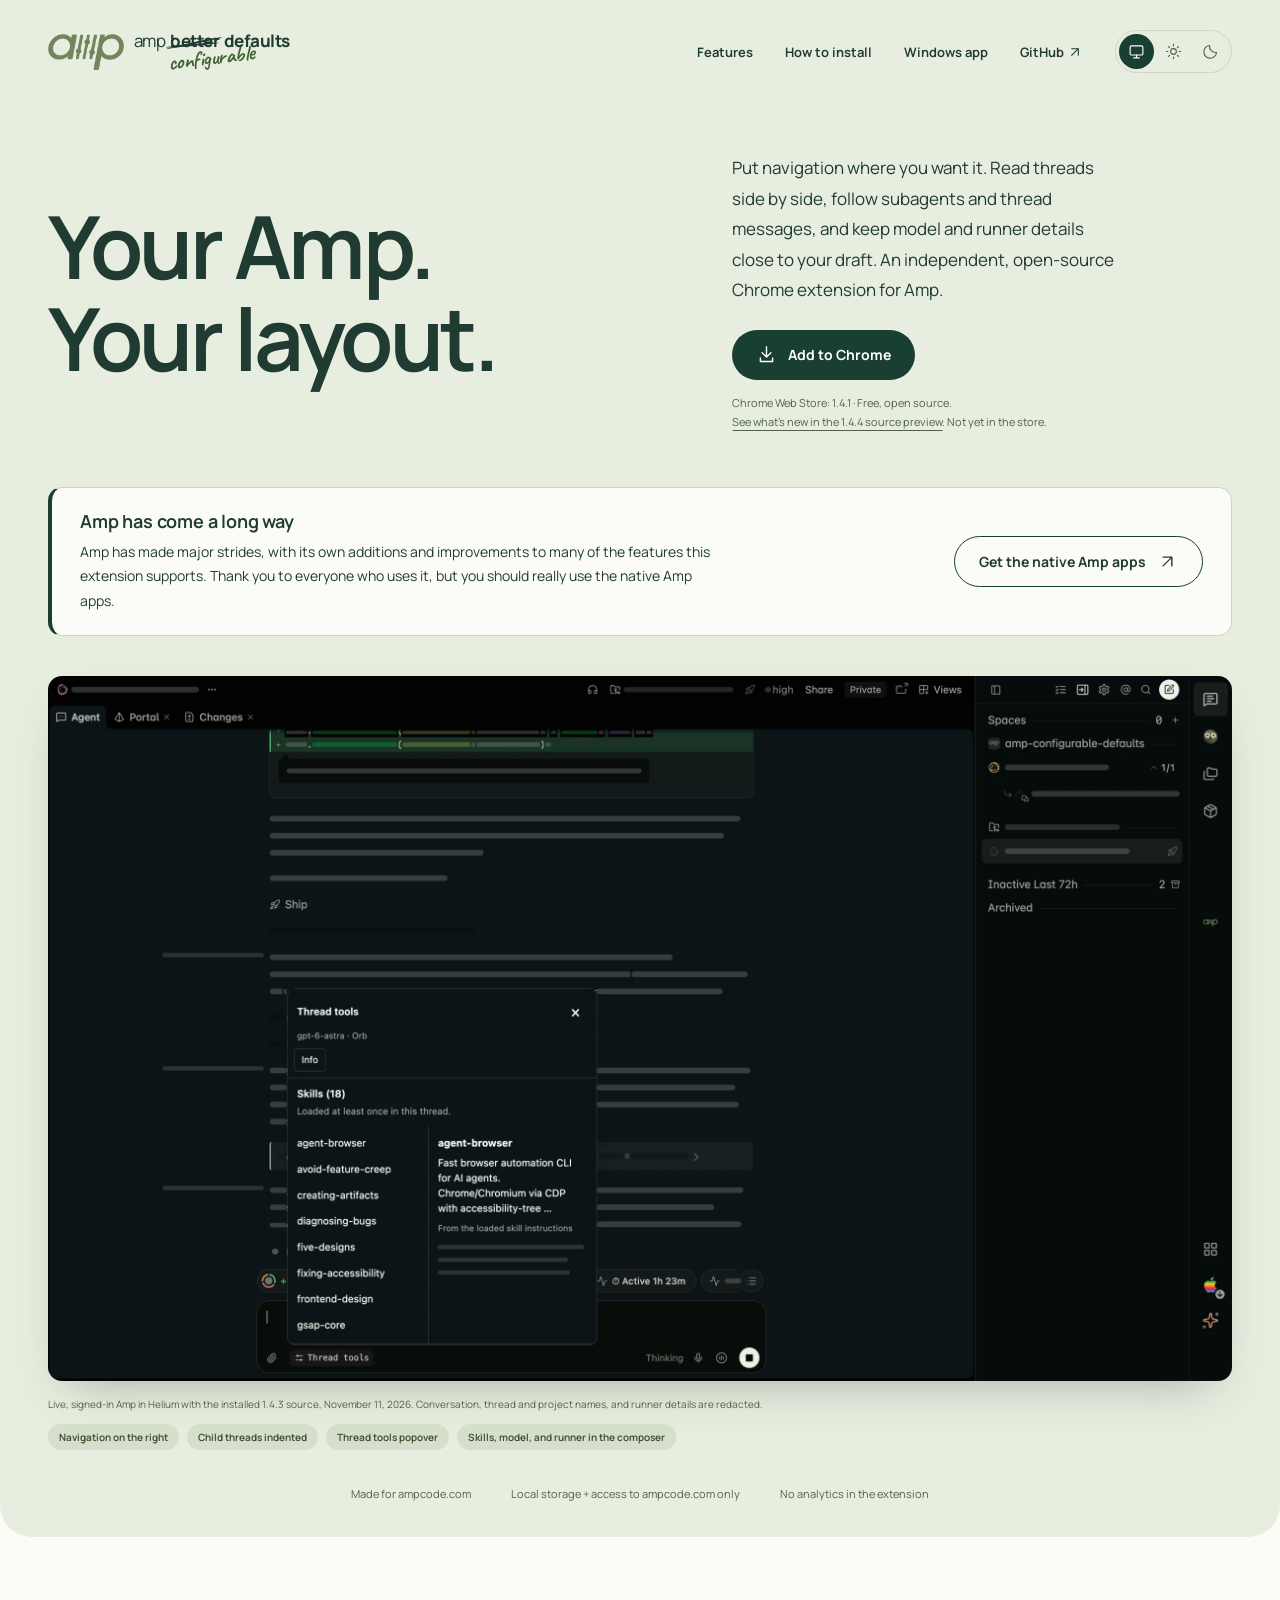
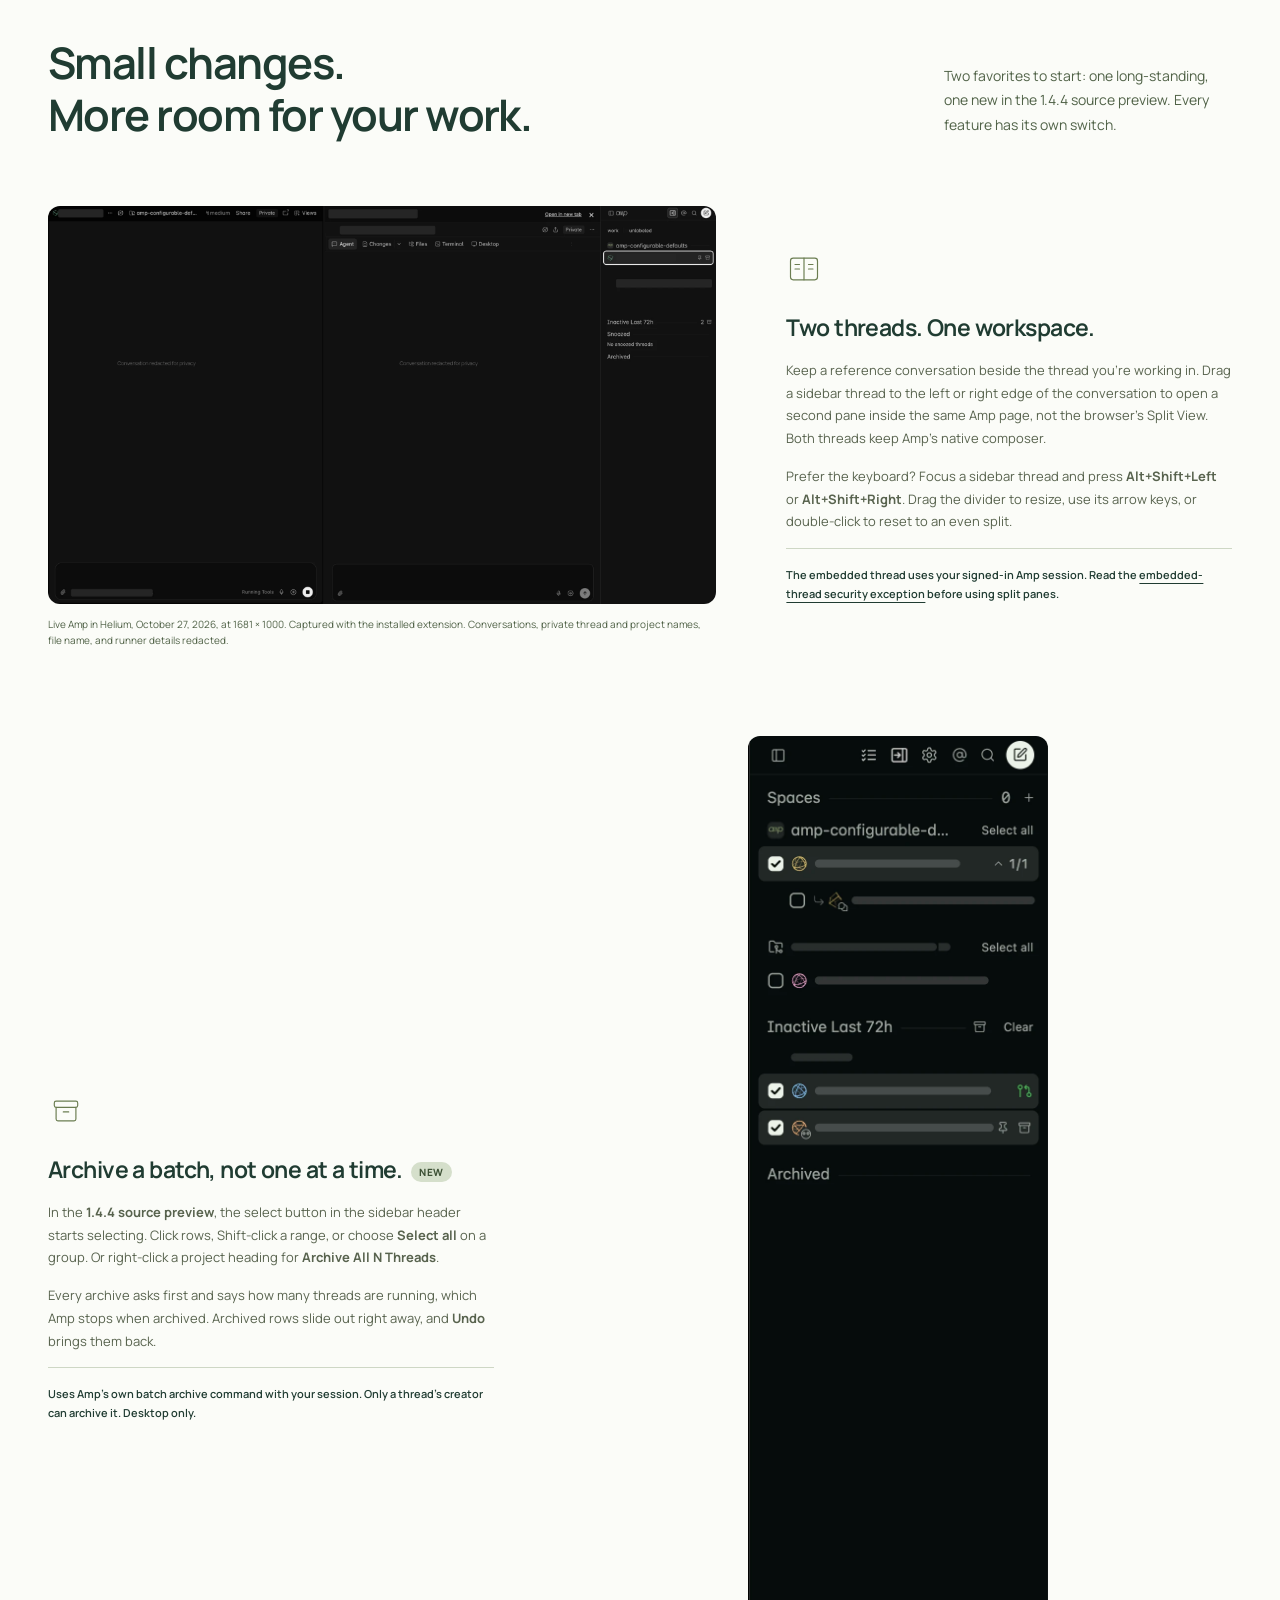
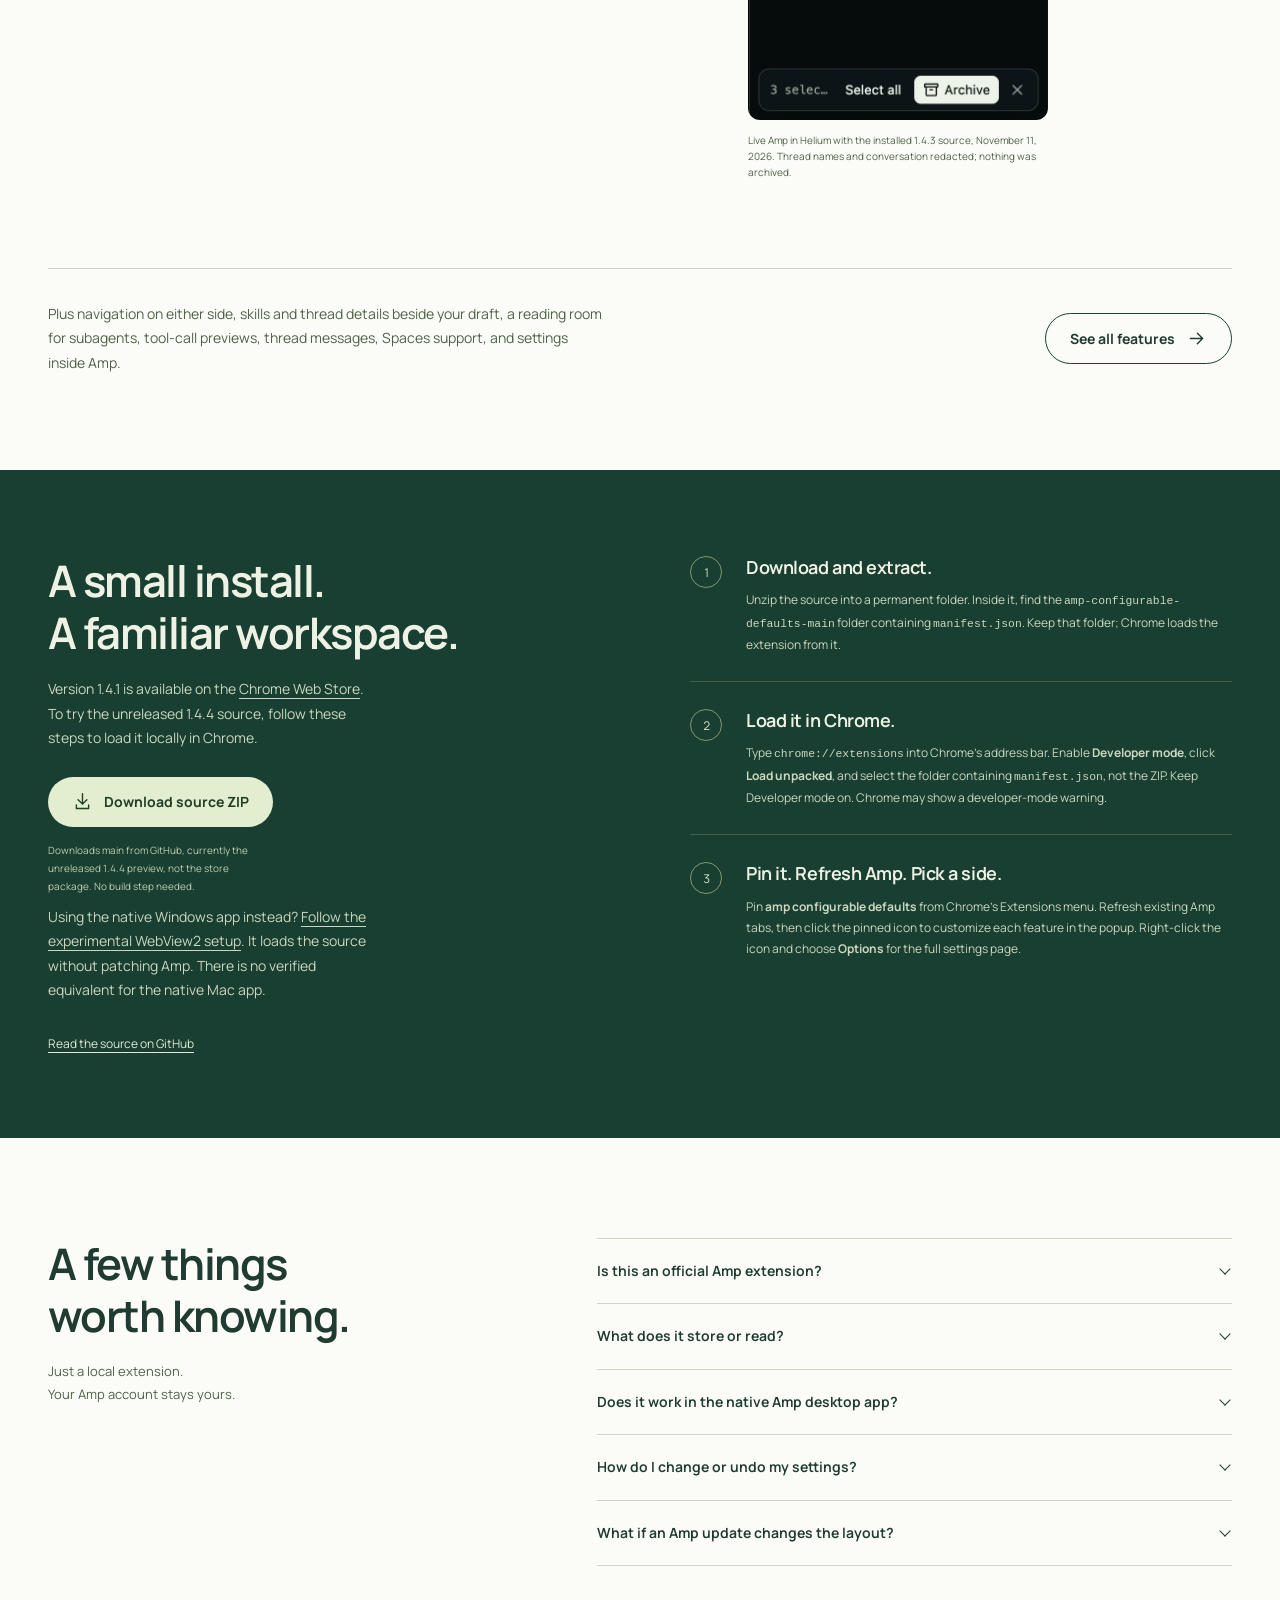
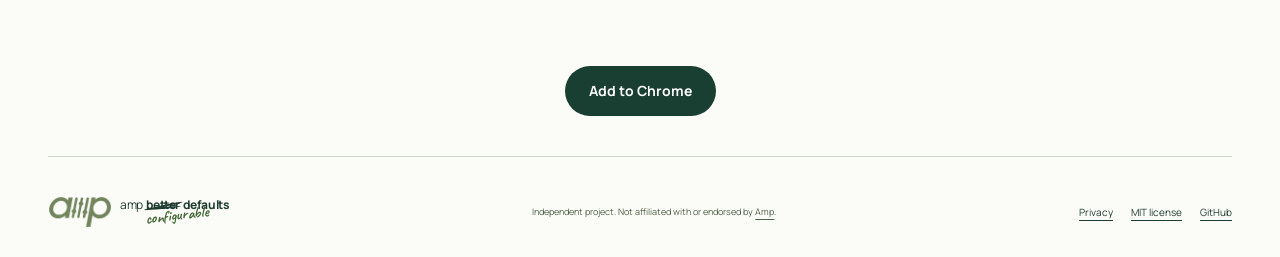
==== commit 02876fde: "Bump release to 1.4.4 and synchronize website references Amp-Thread-ID: T-01a1cd31-1bf0-7512-bb77-54" ====
--- a/docs/index.html
+++ b/docs/index.html
@@ -149,7 +149,7 @@
               >
               <p class="install-note">
                 Chrome Web Store: 1.4.1 · Free, open source.<br />
-                <a href="features/#source-preview">See what's new in the 1.4.3 source preview</a>.
+                <a href="features/#source-preview">See what's new in the 1.4.4 source preview</a>.
                 Not yet in the store.
               </p>
             </div>
@@ -209,7 +209,7 @@
             Small changes.<br />More room for your work.
           </h2>
           <p>
-            Two favorites to start: one long-standing, one new in the 1.4.3
+            Two favorites to start: one long-standing, one new in the 1.4.4
             source preview. Every feature has its own switch.
           </p>
         </div>
@@ -262,7 +262,7 @@
             </svg>
             <h3>Archive a batch, not one at a time. <span class="new-badge">New</span></h3>
             <p>
-              In the <strong>1.4.3 source preview</strong>, the select button
+              In the <strong>1.4.4 source preview</strong>, the select button
               in the sidebar header starts selecting. Click rows, Shift-click a
               range, or choose <strong>Select all</strong> on a group. Or
               right-click a project heading for <strong>Archive All N
@@ -318,7 +318,7 @@
             <p>
               Version 1.4.1 is available on the
               <a href="https://chromewebstore.google.com/detail/amp-configurable-defaults/hpobhiphbifcjhplkegebmpiehkcpjod">Chrome Web Store</a>.
-              To try the unreleased 1.4.3 source, follow these steps to load it
+              To try the unreleased 1.4.4 source, follow these steps to load it
               locally in Chrome.
             </p>
             <a
@@ -329,7 +329,7 @@
               >Download source ZIP</a
             >
             <p class="download-note">
-              Downloads main from GitHub, currently the unreleased 1.4.3
+              Downloads main from GitHub, currently the unreleased 1.4.4
               preview, not the store package. No build step needed.
             </p>
             <p>
@@ -402,7 +402,7 @@
             <p>
               The extension needs local storage and access to ampcode.com only.
               Chrome may describe that access as reading and changing site data.
-              The 1.4.3 source uses fourteen local preferences, including the
+              The 1.4.4 source uses fourteen local preferences, including the
               new skills, fading, and batch archive options. The store's 1.4.1 release uses
               eleven. Preferences aren't synced between devices. Subagent
               reading sheets use content Amp has already rendered; they don't
@@ -418,7 +418,7 @@
               older message pages.
             </p>
             <p>
-              The 1.4.3 skills feature also reads older and newer transcript
+              The 1.4.4 skills feature also reads older and newer transcript
               pages to find successful skill loads and collapsed-turn summaries.
               It doesn't fetch skill files or run their instructions. These
               features keep thread data in memory, not persistent storage.
@@ -459,7 +459,7 @@
             <summary>How do I change or undo my settings?</summary>
             <p>
               Click the extension's toolbar icon for the settings popup, or
-              right-click it and choose Options. In the 1.4.3 source preview,
+              right-click it and choose Options. In the 1.4.4 source preview,
               the sidebar gear opens these settings inside Amp, including the
               Windows app. Choose individual features
               and sidebar placement. Switching sides does not disable other features, and
